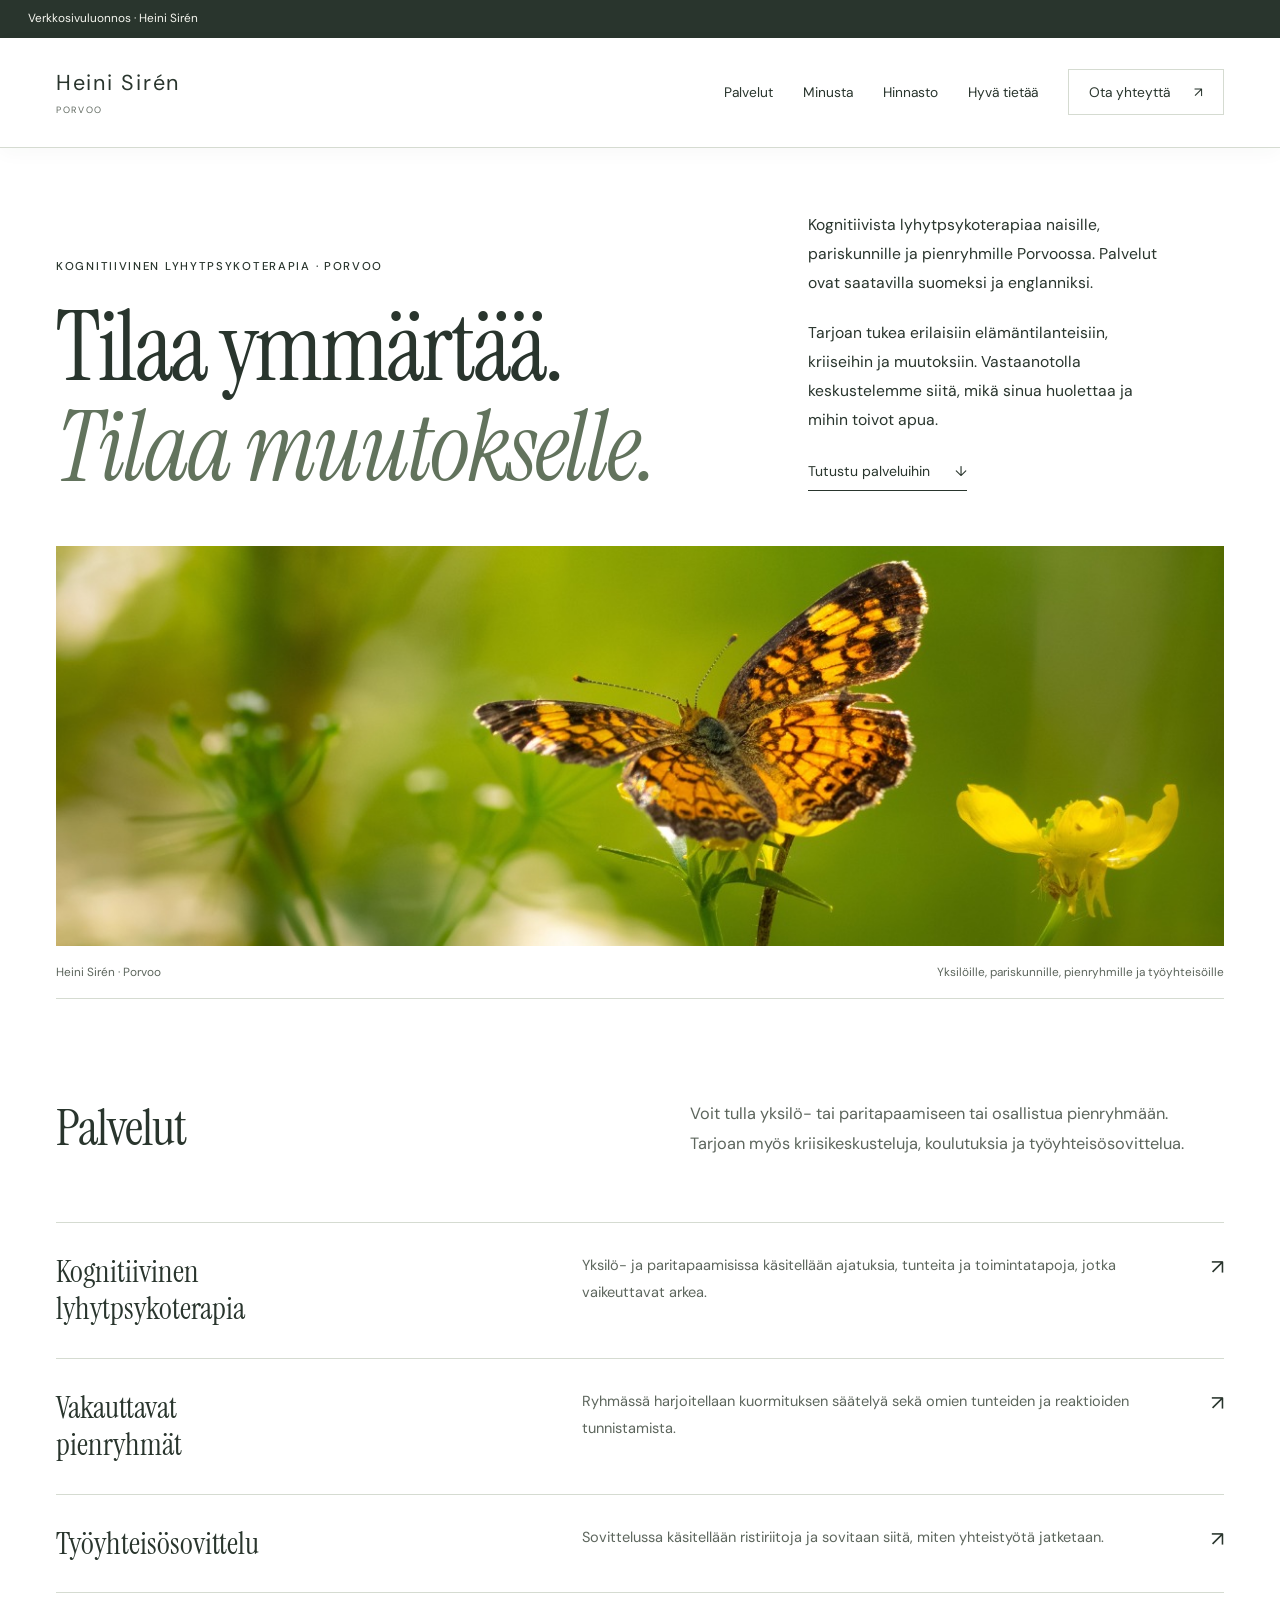
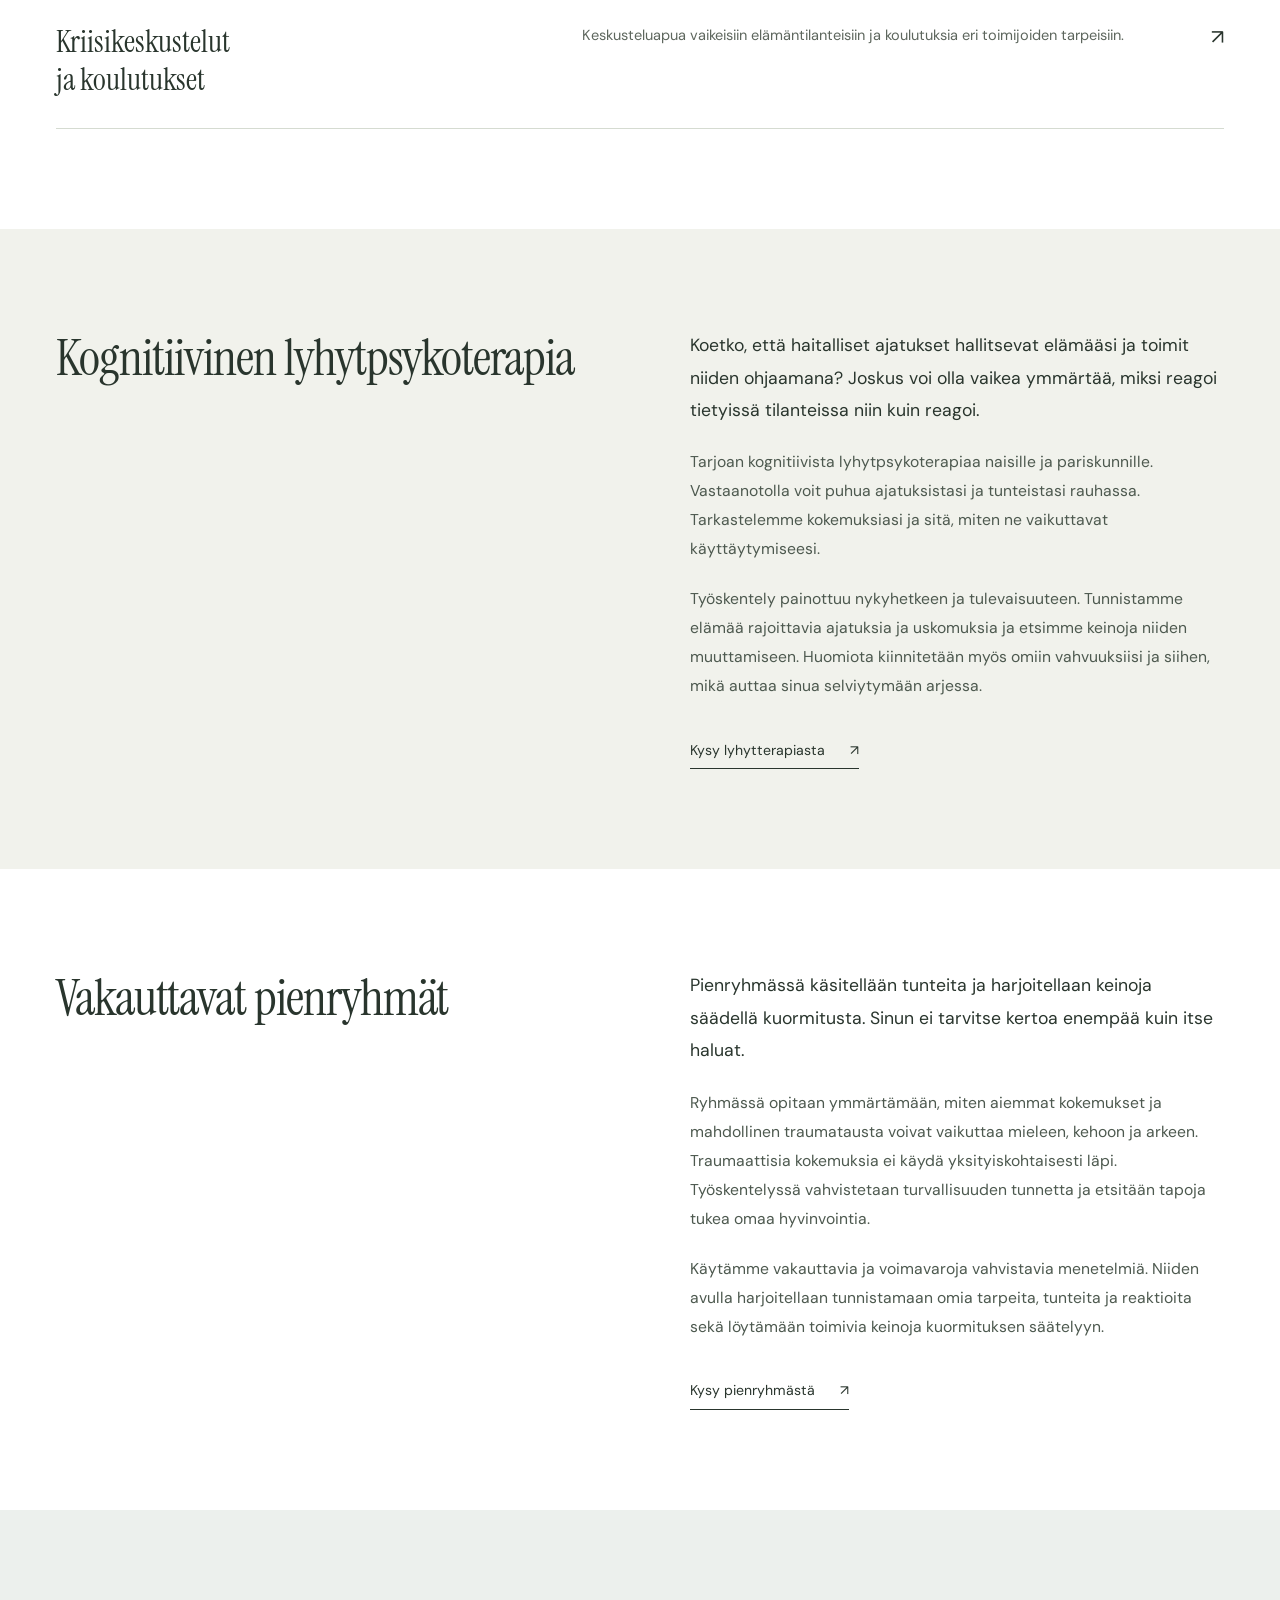
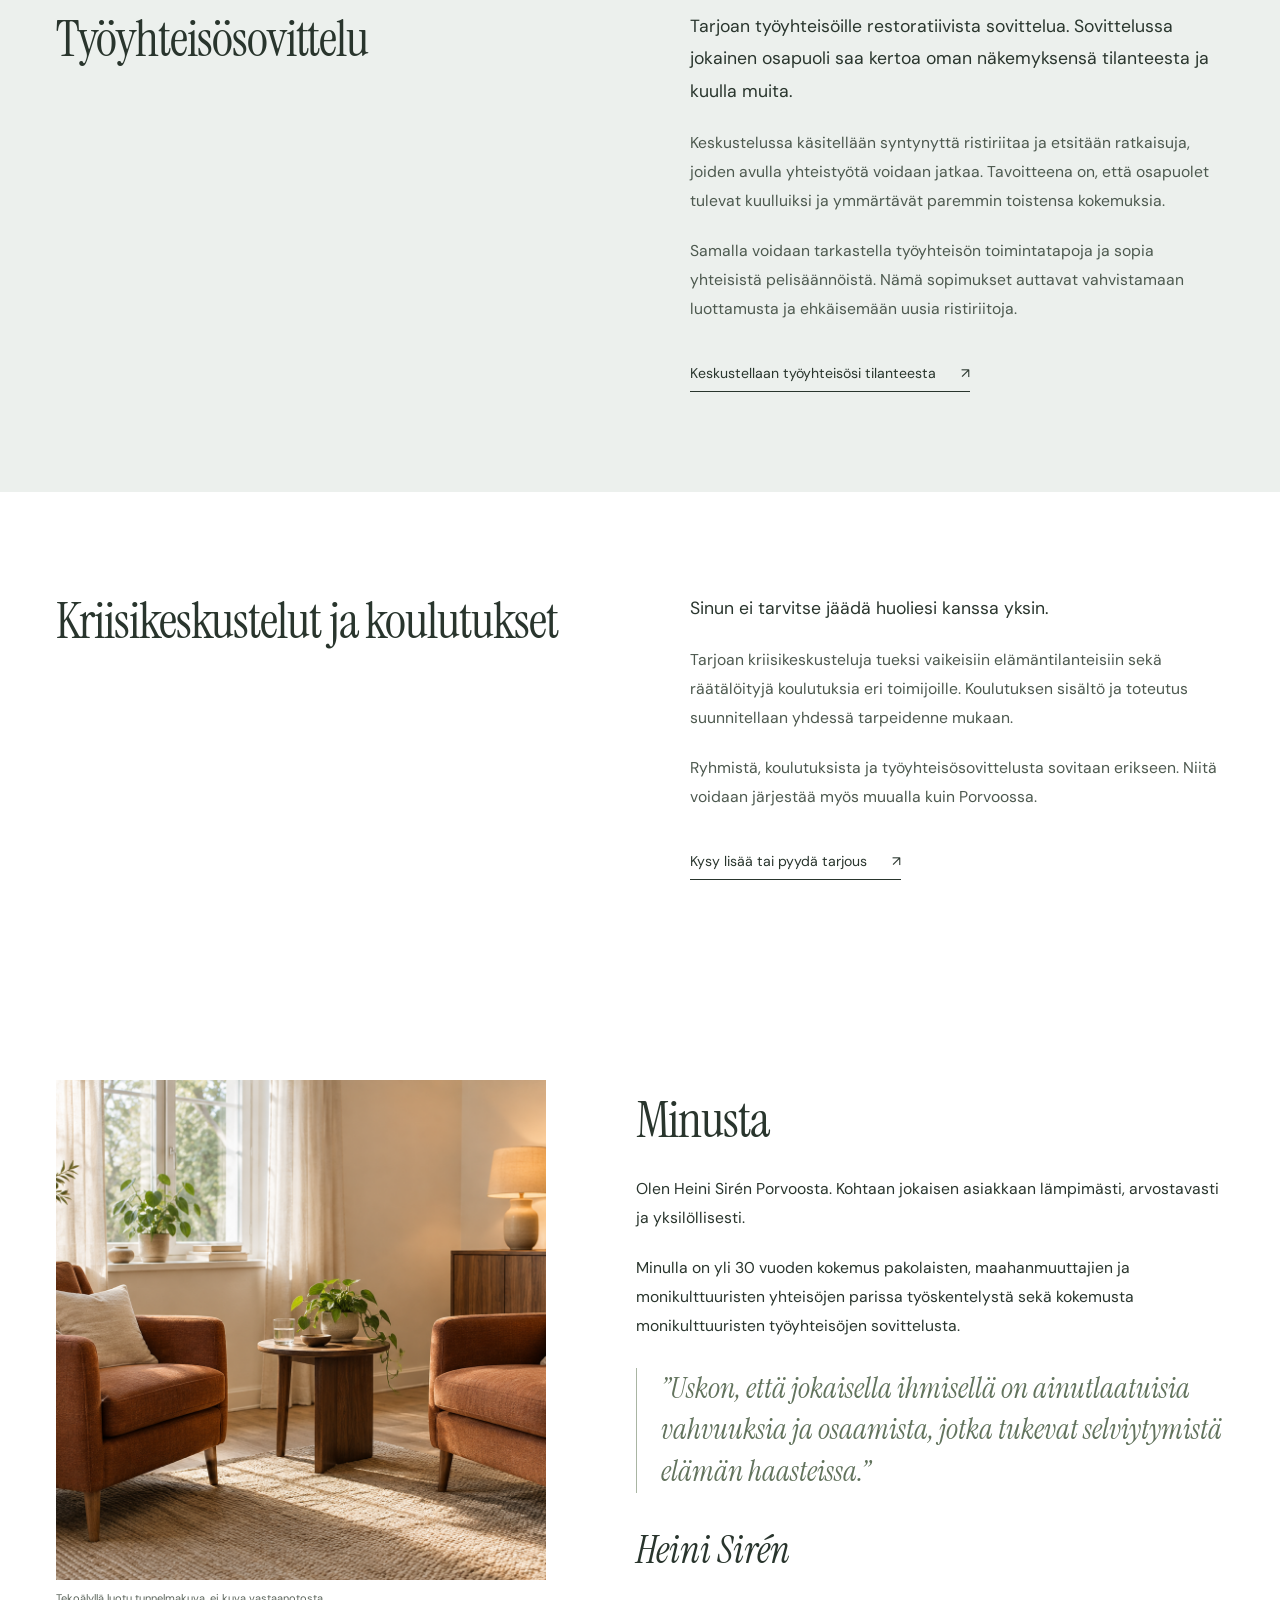
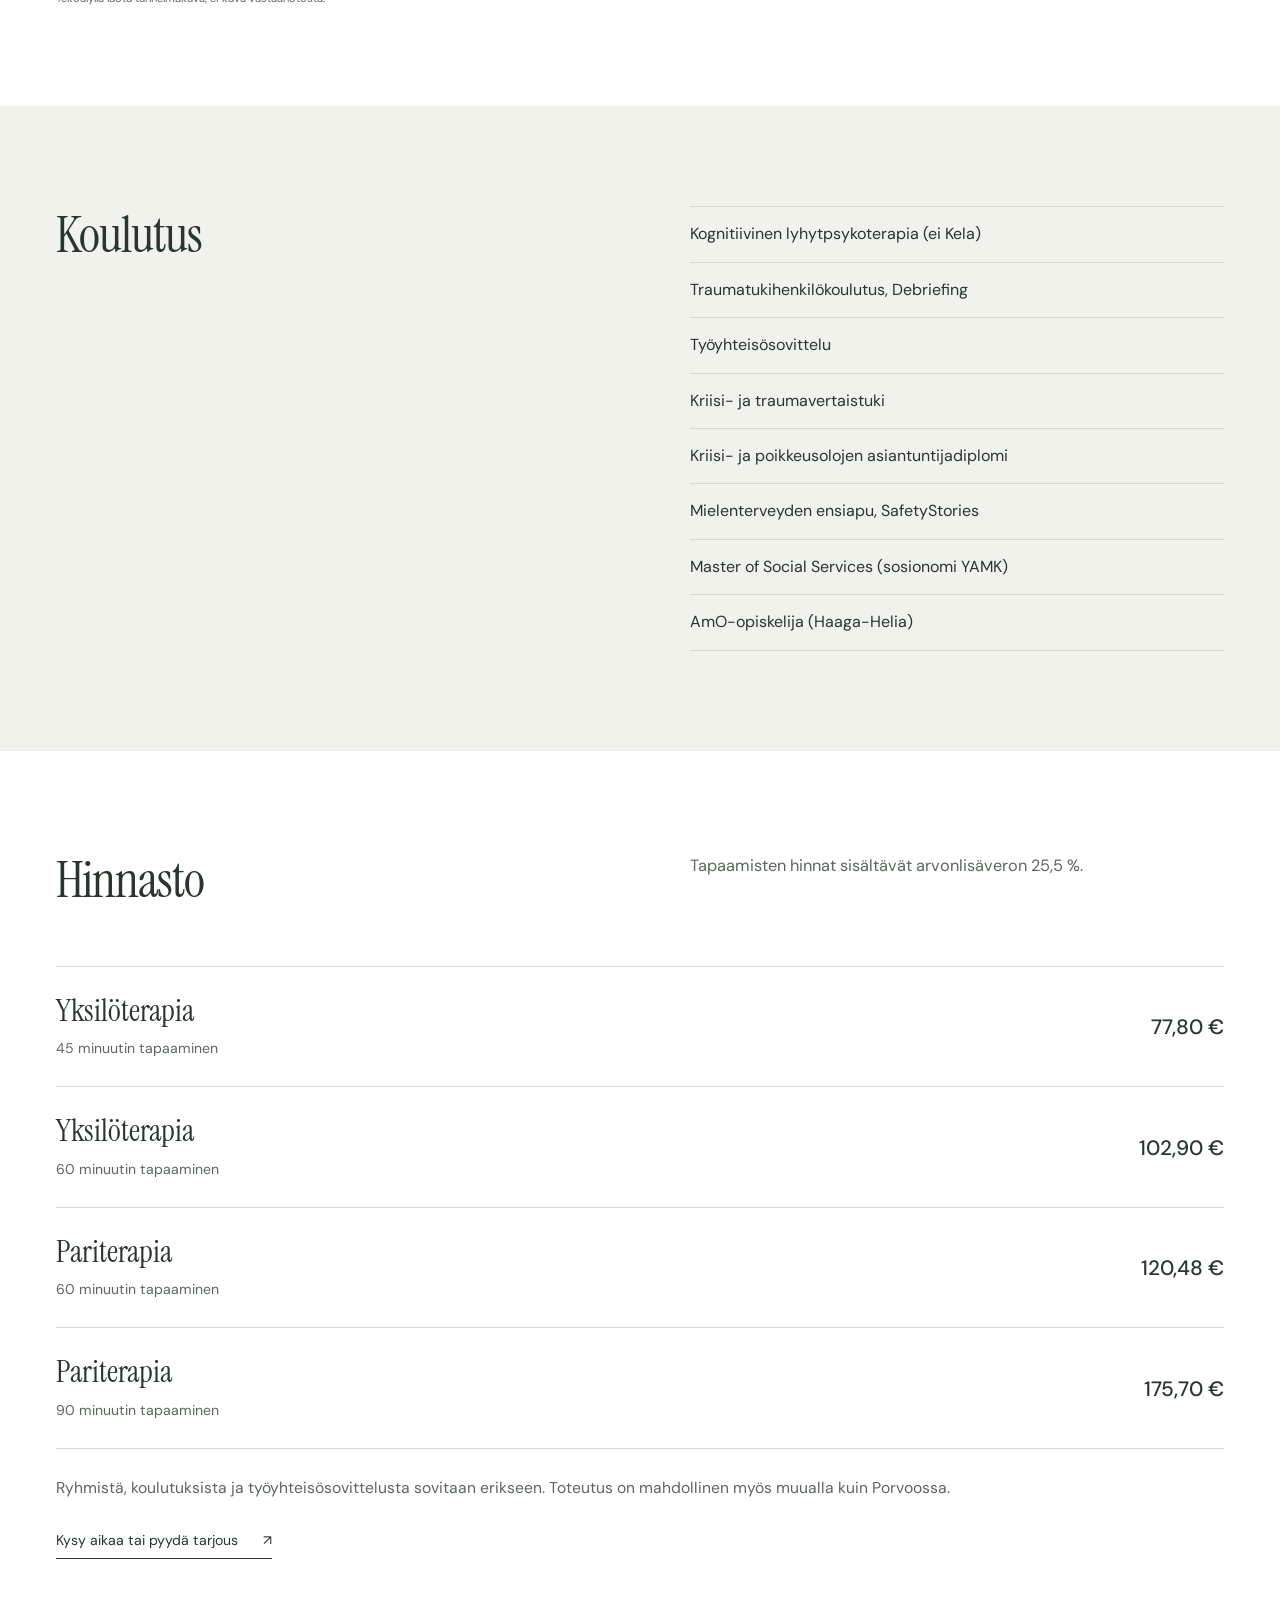
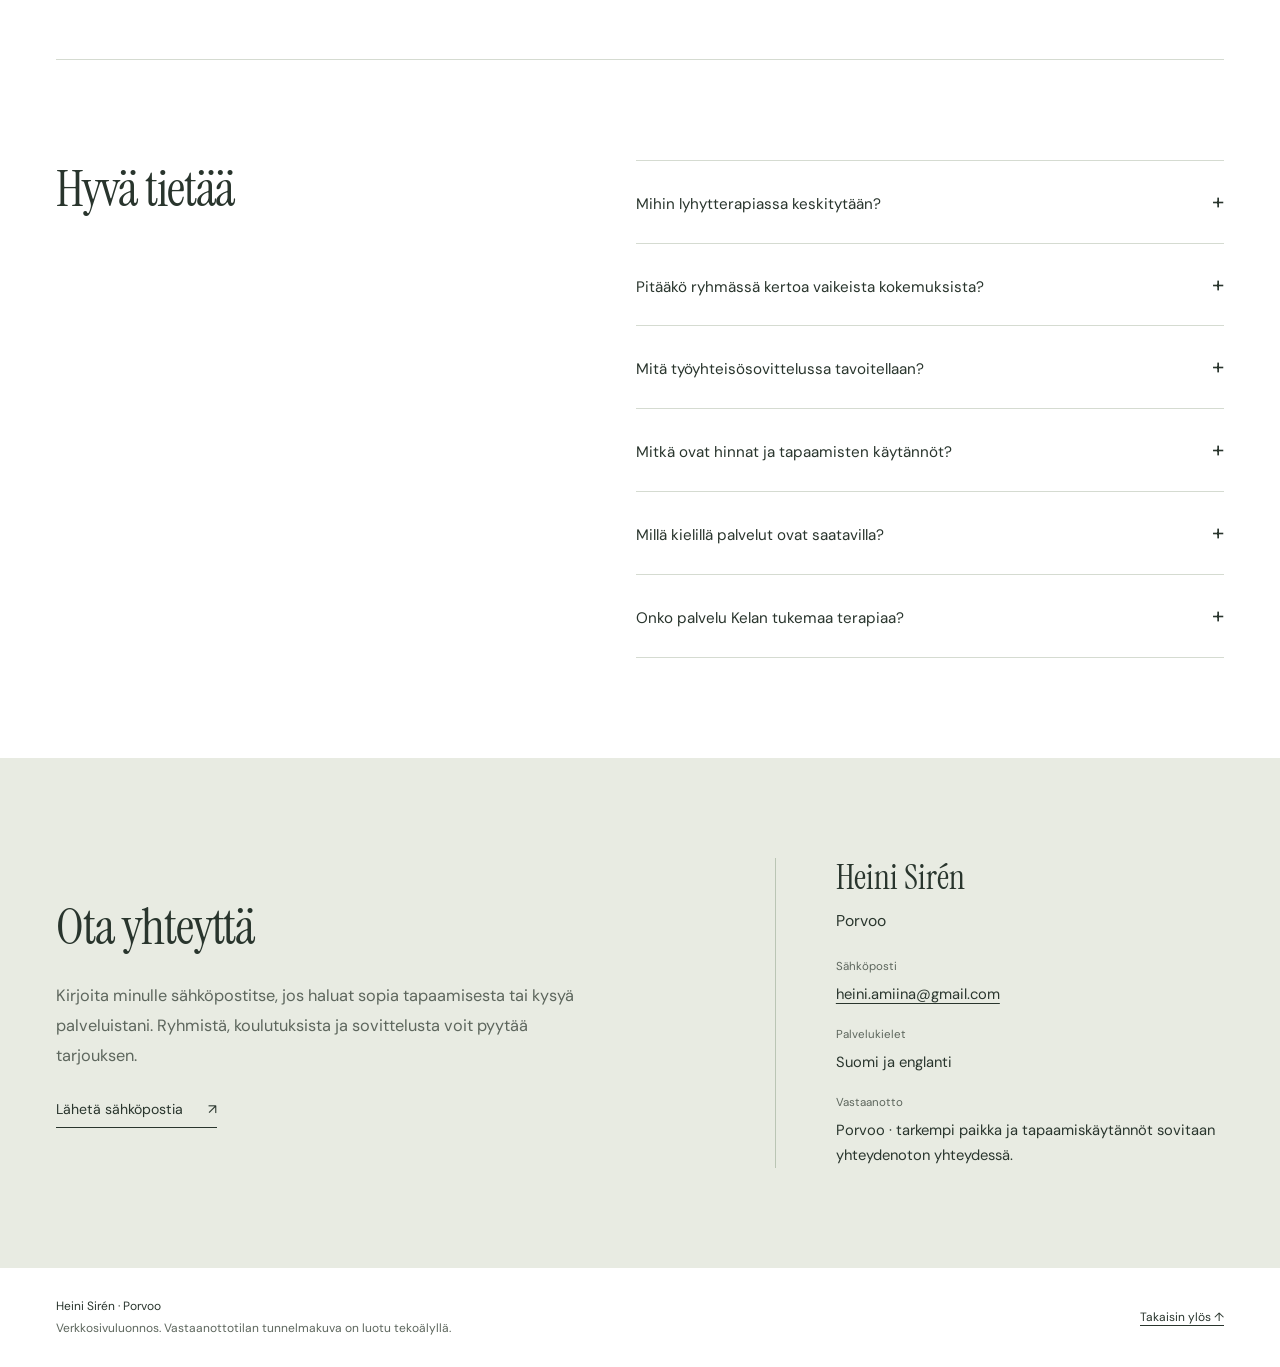
==== index.html @ 2cee3a39 "fiksumpi otsikointi" ====
<!doctype html>
<html lang="fi">
<head>
  <meta charset="utf-8">
  <meta name="viewport" content="width=device-width, initial-scale=1">
  <meta name="robots" content="noindex, nofollow">
  <meta name="theme-color" content="#f8f8f3">
  <meta name="description" content="Heini Sirén, Porvoo. Kognitiivista lyhytpsykoterapiaa naisille, pariskunnille ja pienryhmille. Kriisikeskustelut, koulutukset ja työyhteisösovittelu suomeksi ja englanniksi. Verkkosivuluonnos.">
  <title>Heini Sirén — Tilaa ymmärtää, tilaa muutokselle</title>
  <link rel="stylesheet" href="tyyli.css">
  <script src="heini.js" defer></script>
</head>
<body>
  <a class="skip" href="#sisalto">Siirry sisältöön</a>
  <aside class="draft-bar" aria-label="Luonnoksen tiedot">
    <span>Verkkosivuluonnos · Heini Sirén</span>
  </aside>
  <header class="site-header wrap">
    <a class="brand" href="index.html" aria-label="Heini Sirén, etusivu">Heini Sirén<small>PORVOO</small></a>
    <button class="menu-toggle" aria-expanded="false" aria-controls="paavalikko" hidden>Valikko</button>
    <nav id="paavalikko" aria-label="Päävalikko">
      <a href="#palvelut">Palvelut</a>
      <a href="#tyoskentely">Minusta</a>
      <a href="#hinnasto">Hinnasto</a>
      <a href="#kysymykset">Hyvä tietää</a>
      <a class="button outline" href="#yhteys">Ota yhteyttä <span aria-hidden="true">↗</span></a>
    </nav>
  </header>
  <main id="sisalto">
    <section class="hero wrap" aria-labelledby="paaotsikko">
      <div class="hero-heading">
        <div>
          <p class="eyebrow">Kognitiivinen lyhytpsykoterapia · Porvoo</p>
          <h1 id="paaotsikko">Tilaa ymmärtää.<br><em>Tilaa muutokselle.</em></h1>
        </div>
        <div class="hero-intro">
          <p>Kognitiivista lyhytpsykoterapiaa naisille, pariskunnille ja pienryhmille Porvoossa. Palvelut ovat saatavilla suomeksi ja englanniksi.</p>
          <p>Tarjoan tukea erilaisiin elämäntilanteisiin, kriiseihin ja muutoksiin. Vastaanotolla keskustelemme siitä, mikä sinua huolettaa ja mihin toivot apua.</p>
          <a class="text-link" href="#palvelut">Tutustu palveluihin <span aria-hidden="true">↓</span></a>
        </div>
      </div>
      <figure class="landscape">
        <img src="perhonen.jpg" alt="Oranssin ja ruskean kirjava perhonen vihreän kasvillisuuden ja keltaisten kukkien keskellä" width="1200" height="1600" fetchpriority="high">
      </figure>
      <div class="hero-caption"><span>Heini Sirén · Porvoo</span><span>Yksilöille, pariskunnille, pienryhmille ja työyhteisöille</span></div>
    </section>

    <section class="section wrap" id="palvelut" aria-labelledby="palvelut-otsikko">
      <div class="section-heading">
        <h2 id="palvelut-otsikko">Palvelut</h2>
        <p class="lead">Voit tulla yksilö- tai paritapaamiseen tai osallistua pienryhmään. Tarjoan myös kriisikeskusteluja, koulutuksia ja työyhteisösovittelua.</p>
      </div>
      <div class="service-list">
        <a class="service-row" href="#lyhytterapia"><h3>Kognitiivinen<br>lyhytpsykoterapia</h3><p>Yksilö- ja paritapaamisissa käsitellään ajatuksia, tunteita ja toimintatapoja, jotka vaikeuttavat arkea.</p><span class="row-arrow" aria-hidden="true">↗</span></a>
        <a class="service-row" href="#pienryhma"><h3>Vakauttavat<br>pienryhmät</h3><p>Ryhmässä harjoitellaan kuormituksen säätelyä sekä omien tunteiden ja reaktioiden tunnistamista.</p><span class="row-arrow" aria-hidden="true">↗</span></a>
        <a class="service-row" href="#sovittelu"><h3>Työyhteisö&shy;sovittelu</h3><p>Sovittelussa käsitellään ristiriitoja ja sovitaan siitä, miten yhteistyötä jatketaan.</p><span class="row-arrow" aria-hidden="true">↗</span></a>
        <a class="service-row" href="#kriisit-koulutukset"><h3>Kriisikeskustelut<br>ja koulutukset</h3><p>Keskusteluapua vaikeisiin elämäntilanteisiin ja koulutuksia eri toimijoiden tarpeisiin.</p><span class="row-arrow" aria-hidden="true">↗</span></a>
      </div>
    </section>

    <section class="section soft" id="lyhytterapia" aria-labelledby="terapia-otsikko">
      <div class="wrap detail-grid">
        <div class="detail-heading"><h2 id="terapia-otsikko">Kognitiivinen lyhyt&shy;psykoterapia</h2></div>
        <div class="prose">
          <p class="intro-text">Koetko, että haitalliset ajatukset hallitsevat elämääsi ja toimit niiden ohjaamana? Joskus voi olla vaikea ymmärtää, miksi reagoi tietyissä tilanteissa niin kuin reagoi.</p>
          <p>Tarjoan kognitiivista lyhytpsykoterapiaa naisille ja pariskunnille. Vastaanotolla voit puhua ajatuksistasi ja tunteistasi rauhassa. Tarkastelemme kokemuksiasi ja sitä, miten ne vaikuttavat käyttäytymiseesi.</p>
          <p>Työskentely painottuu nykyhetkeen ja tulevaisuuteen. Tunnistamme elämää rajoittavia ajatuksia ja uskomuksia ja etsimme keinoja niiden muuttamiseen. Huomiota kiinnitetään myös omiin vahvuuksiisi ja siihen, mikä auttaa sinua selviytymään arjessa.</p>
          <a class="text-link" href="#yhteys">Kysy lyhytterapiasta <span aria-hidden="true">↗</span></a>
        </div>
      </div>
    </section>

    <section class="section wrap" id="pienryhma" aria-labelledby="ryhma-otsikko">
      <div class="detail-grid">
        <div class="detail-heading"><h2 id="ryhma-otsikko">Vakauttavat pienryhmät</h2></div>
        <div class="prose">
          <p class="intro-text">Pienryhmässä käsitellään tunteita ja harjoitellaan keinoja säädellä kuormitusta. Sinun ei tarvitse kertoa enempää kuin itse haluat.</p>
          <p>Ryhmässä opitaan ymmärtämään, miten aiemmat kokemukset ja mahdollinen traumatausta voivat vaikuttaa mieleen, kehoon ja arkeen. Traumaattisia kokemuksia ei käydä yksityiskohtaisesti läpi. Työskentelyssä vahvistetaan turvallisuuden tunnetta ja etsitään tapoja tukea omaa hyvinvointia.</p>
          <p>Käytämme vakauttavia ja voimavaroja vahvistavia menetelmiä. Niiden avulla harjoitellaan tunnistamaan omia tarpeita, tunteita ja reaktioita sekä löytämään toimivia keinoja kuormituksen säätelyyn.</p>
          <a class="text-link" href="#yhteys">Kysy pienryhmästä <span aria-hidden="true">↗</span></a>
        </div>
      </div>
    </section>

    <section class="section muted-surface" id="sovittelu" aria-labelledby="sovittelu-otsikko">
      <div class="wrap detail-grid">
        <div class="detail-heading"><h2 id="sovittelu-otsikko">Työyhteisö&shy;sovittelu</h2></div>
        <div class="prose">
          <p class="intro-text">Tarjoan työyhteisöille restoratiivista sovittelua. Sovittelussa jokainen osapuoli saa kertoa oman näkemyksensä tilanteesta ja kuulla muita.</p>
          <p>Keskustelussa käsitellään syntynyttä ristiriitaa ja etsitään ratkaisuja, joiden avulla yhteistyötä voidaan jatkaa. Tavoitteena on, että osapuolet tulevat kuulluiksi ja ymmärtävät paremmin toistensa kokemuksia.</p>
          <p>Samalla voidaan tarkastella työyhteisön toimintatapoja ja sopia yhteisistä pelisäännöistä. Nämä sopimukset auttavat vahvistamaan luottamusta ja ehkäisemään uusia ristiriitoja.</p>
          <a class="text-link" href="#yhteys">Keskustellaan työyhteisösi tilanteesta <span aria-hidden="true">↗</span></a>
        </div>
      </div>
    </section>

    <section class="section wrap" id="kriisit-koulutukset" aria-labelledby="kriisit-otsikko">
      <div class="detail-grid">
        <div class="detail-heading"><h2 id="kriisit-otsikko">Kriisikeskustelut ja koulutukset</h2></div>
        <div class="prose"><p class="intro-text">Sinun ei tarvitse jäädä huoliesi kanssa yksin.</p><p>Tarjoan kriisikeskusteluja tueksi vaikeisiin elämäntilanteisiin sekä räätälöityjä koulutuksia eri toimijoille. Koulutuksen sisältö ja toteutus suunnitellaan yhdessä tarpeidenne mukaan.</p><p>Ryhmistä, koulutuksista ja työyhteisösovittelusta sovitaan erikseen. Niitä voidaan järjestää myös muualla kuin Porvoossa.</p><a class="text-link" href="#yhteys">Kysy lisää tai pyydä tarjous <span aria-hidden="true">↗</span></a></div>
      </div>
    </section>

    <section class="section wrap" id="tyoskentely" aria-labelledby="tyoskentely-otsikko">
      <div class="about-grid">
        <figure class="room-image"><img src="therapy-room.png" alt="Kaksi nojatuolia valoisassa huoneessa, tunnelmakuva" width="1536" height="1024" loading="lazy"><figcaption>Tekoälyllä luotu tunnelmakuva, ei kuva vastaanotosta.</figcaption></figure>
        <div><h2 id="tyoskentely-otsikko">Minusta</h2><p>Olen Heini Sirén Porvoosta. Kohtaan jokaisen asiakkaan lämpimästi, arvostavasti ja yksilöllisesti.</p><p>Minulla on yli 30 vuoden kokemus pakolaisten, maahanmuuttajien ja monikulttuuristen yhteisöjen parissa työskentelystä sekä kokemusta monikulttuuristen työyhteisöjen sovittelusta.</p><blockquote class="personal-motto">”Uskon, että jokaisella ihmisellä on ainutlaatuisia vahvuuksia ja osaamista, jotka tukevat selviytymistä elämän haasteissa.”</blockquote><p class="signature">Heini Sirén</p></div>
      </div>
    </section>

    <section class="section soft" aria-labelledby="koulutus-otsikko">
      <div class="wrap detail-grid">
        <div><h2 id="koulutus-otsikko">Koulutus</h2></div>
        <div><ul class="education-list"><li>Kognitiivinen lyhytpsykoterapia (ei Kela)</li><li>Traumatukihenkilökoulutus, Debriefing</li><li>Työyhteisösovittelu</li><li>Kriisi- ja traumavertaistuki</li><li>Kriisi- ja poikkeusolojen asiantuntijadiplomi</li><li>Mielenterveyden ensiapu, SafetyStories</li><li>Master of Social Services (sosionomi YAMK)</li><li>AmO-opiskelija (Haaga-Helia)</li></ul></div>
      </div>
    </section>

    <section class="section wrap" id="hinnasto" aria-labelledby="hinnasto-otsikko">
      <div class="section-heading"><h2 id="hinnasto-otsikko">Hinnasto</h2><p class="lead">Tapaamisten hinnat sisältävät arvonlisäveron 25,5 %.</p></div>
      <div class="price-list">
        <div class="price-row"><div><h3>Yksilöterapia</h3><p>45 minuutin tapaaminen</p></div><strong>77,80 €</strong></div>
        <div class="price-row"><div><h3>Yksilöterapia</h3><p>60 minuutin tapaaminen</p></div><strong>102,90 €</strong></div>
        <div class="price-row"><div><h3>Pariterapia</h3><p>60 minuutin tapaaminen</p></div><strong>120,48 €</strong></div>
        <div class="price-row"><div><h3>Pariterapia</h3><p>90 minuutin tapaaminen</p></div><strong>175,70 €</strong></div>
        <p class="price-note">Ryhmistä, koulutuksista ja työyhteisösovittelusta sovitaan erikseen. Toteutus on mahdollinen myös muualla kuin Porvoossa.</p>
        <a class="text-link" href="#yhteys">Kysy aikaa tai pyydä tarjous <span aria-hidden="true">↗</span></a>
      </div>
    </section>

    <section class="section wrap faq-section" id="kysymykset" aria-labelledby="kysymykset-otsikko">
      <div><h2 id="kysymykset-otsikko">Hyvä tietää</h2></div>
      <div class="faq-list">
        <details><summary>Mihin lyhytterapiassa keskitytään?</summary><p>Työskentelyssä tarkastellaan omia ajatuksia, tunteita ja toimintatapoja. Tavoitteena on tunnistaa elämää rajoittavia uskomuksia, vahvistaa voimavaroja ja suunnata tulevaan.</p></details>
        <details><summary>Pitääkö ryhmässä kertoa vaikeista kokemuksista?</summary><p>Ryhmässä ei tarvitse kertoa enempää kuin itse haluaa. Traumaattisia kokemuksia ei käydä yksityiskohtaisesti läpi. Työskentely keskittyy turvallisuuden tunteen ja voimavarojen vahvistamiseen sekä kuormituksen säätelyyn.</p></details>
        <details><summary>Mitä työyhteisösovittelussa tavoitellaan?</summary><p>Tavoitteena on kuulluksi tuleminen, ymmärryksen lisääntyminen ja yhteistyön rakentaminen. Samalla voidaan sopia yhteisistä pelisäännöistä ja tunnistaa toimintatapoja, jotka auttavat ehkäisemään uusia ristiriitoja.</p></details>
        <details><summary>Mitkä ovat hinnat ja tapaamisten käytännöt?</summary><p>Yksilötapaaminen kestää 45 tai 60 minuuttia, paritapaaminen 60 tai 90 minuuttia. <a href="#hinnasto">Katso hinnasto</a>. Tapaamisajat, ryhmien ajankohdat ja vastaanoton käytännöt sovitaan yhteydenoton yhteydessä.</p></details>
        <details><summary>Millä kielillä palvelut ovat saatavilla?</summary><p>Palvelut ovat saatavilla suomeksi ja englanniksi. Vastaanotto on Porvoossa. Ryhmiä, koulutuksia ja työyhteisösovittelua voidaan järjestää myös muualla.</p></details>
        <details><summary>Onko palvelu Kelan tukemaa terapiaa?</summary><p>Kognitiivinen lyhytpsykoterapia ei kuulu Kelan tukemaan terapiaan.</p></details>
      </div>
    </section>

    <section class="contact section" id="yhteys" aria-labelledby="yhteys-otsikko">
      <div class="wrap contact-grid">
        <div><h2 id="yhteys-otsikko">Ota yhteyttä</h2><p class="lead">Kirjoita minulle sähköpostitse, jos haluat sopia tapaamisesta tai kysyä palveluistani. Ryhmistä, koulutuksista ja sovittelusta voit pyytää tarjouksen.</p><a class="text-link" href="mailto:heini.amiina@gmail.com">Lähetä sähköpostia <span aria-hidden="true">↗</span></a></div>
        <div class="contact-details"><h3>Heini Sirén</h3><p>Porvoo</p><dl><dt>Sähköposti</dt><dd><a href="mailto:heini.amiina@gmail.com">heini.amiina@gmail.com</a></dd><dt>Palvelukielet</dt><dd>Suomi ja englanti</dd><dt>Vastaanotto</dt><dd>Porvoo · tarkempi paikka ja tapaamiskäytännöt sovitaan yhteydenoton yhteydessä.</dd></dl></div>
      </div>
    </section>
  </main>
  <footer class="site-footer wrap"><p>Heini Sirén · Porvoo<br><span>Verkkosivuluonnos. Vastaanottotilan tunnelmakuva on luotu tekoälyllä.</span></p><a href="#sisalto">Takaisin ylös <span aria-hidden="true">↑</span></a></footer>
</body>
</html>
---- tyyli.css ----
@import url('fonts.css');

:root { --ink:#29352d; --muted:#5d665d; --line:#d5dbd1; --paper:#fff; --serif:'Instrument Serif',Georgia,serif; font-family:'DM Sans',Arial,sans-serif; color:var(--ink); background:var(--paper); font-synthesis:none; }
* { box-sizing:border-box; }
html { scroll-behavior:smooth; scroll-padding-top:calc(var(--header-height, 110px) + 24px); }
body { margin:0; }
a { color:inherit; text-decoration:none; }
button { font:inherit; cursor:pointer; }
a,button,summary { -webkit-tap-highlight-color:transparent; touch-action:manipulation; }
a:focus-visible,button:focus-visible,summary:focus-visible { outline:2px solid #43634a; outline-offset:6px; }
img { display:block; width:100%; object-fit:cover; }
figure { margin:0; }
p { font-size:.98rem; line-height:1.85; margin:0 0 1.3rem; }
h1,h2,h3 { font-family:var(--serif); font-weight:400; margin:0; text-wrap:balance; }
h1 { font-size:clamp(3.5rem,7.5vw,7rem); line-height:1.04; letter-spacing:-.025em; }
h2 { font-size:clamp(2.6rem,4vw,3.8rem); line-height:1.12; letter-spacing:-.02em; margin-bottom:26px; }
h3 { font-size:1.95rem; line-height:1.2; }
em { font-weight:400; color:#62735d; }
.wrap { width:min(1240px,calc(100% - 112px)); margin-inline:auto; }
.skip { position:absolute; left:16px; top:-100px; padding:14px; background:white; z-index:30; }
.skip:focus { top:12px; }
.draft-bar { background:#29352d; color:#f5f6ef; display:flex; justify-content:space-between; gap:16px; padding:10px 28px; font-size:.74rem; line-height:1.5; }
.site-header { min-height:110px; display:flex; align-items:center; justify-content:space-between; gap:30px; border-bottom:1px solid var(--line); }
.site-header.wrap { position:sticky; top:0; z-index:20; width:100%; padding-inline:max(56px, calc((100% - 1240px) / 2)); background:var(--paper); box-shadow:0 5px 18px #29352d08; }
.brand { font-size:1.35rem; letter-spacing:.08em; white-space:nowrap; }
.brand small { display:block; font-size:.57rem; letter-spacing:.18em; margin-top:7px; color:var(--muted); }
.site-header nav { display:flex; align-items:center; gap:30px; font-size:.86rem; }
.site-header nav>a:not(.button):hover { text-decoration:underline; text-underline-offset:6px; }
.button { display:inline-flex; justify-content:center; align-items:center; gap:24px; padding:13px 20px; border:1px solid var(--line); min-height:46px; }
.button:hover { background:#f0f2ec; }
.menu-toggle { display:none; border:1px solid var(--line); padding:11px 14px; background:white; color:var(--ink); }
.menu-toggle[hidden] { display:none; }
.eyebrow { font-family:'DM Sans',Arial,sans-serif; font-size:.71rem; font-weight:500; text-transform:uppercase; letter-spacing:.15em; line-height:1.7; margin-bottom:22px; }
.hero { padding-top:62px; }
.hero-heading { display:grid; grid-template-columns:1.65fr 1fr; align-items:end; gap:65px; margin-bottom:48px; }
.hero-intro { max-width:350px; padding-bottom:7px; }
.text-link { display:inline-flex; align-items:center; gap:25px; padding:7px 0; border-bottom:1px solid var(--ink); font-size:.88rem; line-height:1.5; }
.text-link:hover { color:#62735d; }
.landscape { position:relative; }
.landscape img { height:400px; object-position:50% 60%; }
.hero-caption { display:flex; justify-content:space-between; gap:20px; padding:18px 0; color:var(--muted); font-size:.74rem; border-bottom:1px solid var(--line); }
.section { padding-block:100px; }
.section-heading { display:grid; grid-template-columns:1fr 1fr; gap:100px; align-items:start; }
.lead { max-width:520px; color:var(--muted); font-size:1.02rem; }
.service-list { margin:40px 0 0; }
.service-row { display:grid; grid-template-columns:1.1fr 1.3fr 24px; gap:24px; padding:30px 0; border-top:1px solid var(--line); }
.service-row:last-child { border-bottom:1px solid var(--line); }
.service-row p { color:var(--muted); font-size:.91rem; margin:0; }
.row-arrow { justify-self:end; font-size:1.3rem; }
.service-row:hover h3 { color:#62735d; }
.soft { background:#f1f2ec; }
.muted-surface { background:#ecf0ed; }
.detail-grid { display:grid; grid-template-columns:1fr 1fr; gap:100px; }
.detail-heading h2 { max-width:580px; }
.prose { max-width:580px; }
.prose p { color:#4d594f; }
.prose .intro-text { font-size:1.1rem; color:var(--ink); }
.prose .text-link { margin-top:12px; }
.about-grid { display:grid; grid-template-columns:1fr 1.2fr; align-items:center; gap:90px; }
.room-image img { height:500px; }
.room-image figcaption { font-size:.69rem; line-height:1.5; color:var(--muted); margin-top:10px; }
.signature { font:italic 2.4rem var(--serif); margin-top:32px; }
.draft-note { font-size:.78rem; line-height:1.7; color:var(--muted); }
.faq-section { display:grid; grid-template-columns:1fr 1.2fr; gap:90px; border-top:1px solid var(--line); }
.faq-list { border-top:1px solid var(--line); }
details { border-bottom:1px solid var(--line); }
summary { display:flex; align-items:baseline; justify-content:space-between; gap:20px; padding:23px 0; cursor:pointer; list-style:none; font-size:.95rem; line-height:1.6; }
summary::-webkit-details-marker { display:none; }
summary::after { content:'+'; font-size:1.4rem; flex-shrink:0; }
details[open] summary::after { content:'−'; }
details p { font-size:.91rem; color:var(--muted); padding-right:24px; }
.contact { background:#e8ebe2; }
.contact-grid { display:grid; grid-template-columns:1.4fr 1fr; gap:90px; align-items:center; }
.contact-details { border-left:1px solid #bac5b4; padding-left:60px; }
.contact-details h3 { font-size:2.1rem; margin-bottom:8px; }
.contact-details dl { margin:24px 0 0; }
.contact-details dt { font-size:.72rem; color:var(--muted); margin:20px 0 8px; }
.contact-details dd { font-size:.92rem; margin:0; line-height:1.7; overflow-wrap:anywhere; }
.site-footer { display:flex; justify-content:space-between; align-items:center; gap:25px; padding-block:28px; }
.site-footer p,.site-footer a { font-size:.75rem; margin:0; line-height:1.8; }
.site-footer p span { color:var(--muted); }
.site-footer>a { white-space:nowrap; text-decoration:underline; text-underline-offset:4px; }
@media (max-width:1000px) {
  .site-header.wrap { padding-inline:32px; }
  .wrap { width:calc(100% - 64px); }
  .site-header nav { gap:18px; }
  .hero-heading { gap:35px; grid-template-columns:1.5fr 1fr; }
  .section-heading,.detail-grid,.about-grid,.faq-section,.contact-grid { gap:45px; }
  .service-list { margin-left:0; }
}
@media (max-width:760px) {
  html { scroll-padding-top:calc(var(--header-height, 90px) + 20px); }
  .site-header.wrap { padding-inline:20px; }
  .wrap { width:calc(100% - 40px); }
  .site-header { flex-wrap:wrap; padding-block:22px; min-height:90px; gap:20px; }
  .site-header nav { width:100%; flex-wrap:wrap; gap:18px; }
  .js .menu-toggle { display:block; }
  .js .site-header nav { display:none; }
  .js .site-header nav.open { position:absolute; top:100%; left:0; right:0; display:flex; flex-direction:column; align-items:stretch; flex-wrap:nowrap; gap:8px; padding:12px 20px 20px; background:var(--paper); border-bottom:1px solid var(--line); box-shadow:0 10px 18px #29352d12; max-height:calc(100dvh - var(--header-height, 90px)); overflow-y:auto; }
  .js .site-header nav a { padding:12px 0; }
  .hero { padding-top:40px; }
  .hero-heading { grid-template-columns:1fr; gap:26px; margin-bottom:30px; }
  .hero-intro { max-width:520px; }
  .landscape img { height:300px; }
  .section { padding-block:65px; }
  .section-heading,.detail-grid,.about-grid,.faq-section,.contact-grid { grid-template-columns:1fr; gap:25px; }
  .section-heading h2 { margin-bottom:0; }
  .service-row { grid-template-columns:1fr 24px; gap:15px; }
  .service-row p { grid-column:1; }
  .row-arrow { grid-column:2; grid-row:1; }
  .room-image { max-width:520px; }
  .room-image img { height:370px; }
  .contact-details { border-left:0; border-top:1px solid #bac5b4; padding:30px 0 0; }
}
@media (max-width:420px) {
  .draft-bar { padding:9px 16px; font-size:.65rem; gap:18px; }
  .brand { font-size:1.15rem; }
  .hero h1 { font-size:clamp(2.8rem,13vw,3.8rem); }
  h2 { font-size:2.65rem; }
  h3 { font-size:1.8rem; }
  .eyebrow { font-size:.65rem; }
  .hero-caption { font-size:.65rem; align-items:start; }
  .hero-caption span:last-child { text-align:right; max-width:150px; }
  .site-footer { flex-direction:column; align-items:start; gap:15px; }
}
@media (prefers-reduced-motion:reduce) { html { scroll-behavior:auto; } }

/* Esittely, koulutus ja hinnasto */
.personal-motto { margin:28px 0; padding-left:24px; border-left:1px solid #a9b5a3; font:italic 1.8rem/1.45 var(--serif); color:#62735d; }
.education-list { list-style:none; padding:0; margin:0; }
.education-list li { padding:14px 0; border-bottom:1px solid var(--line); line-height:1.65; }
.education-list li:first-child { border-top:1px solid var(--line); }
.price-list { margin:32px 0 0; }
.price-row { display:flex; justify-content:space-between; align-items:center; gap:24px; padding:25px 0; border-top:1px solid var(--line); }
.price-row p { margin:6px 0 0; color:var(--muted); font-size:.88rem; }
.price-row strong { font-size:1.3rem; font-weight:500; white-space:nowrap; }
.price-note { border-top:1px solid var(--line); padding-top:24px; color:var(--muted); }
.faq-list p a,.contact-details dd a { text-decoration:underline; text-underline-offset:4px; }
@media (max-width:1000px) { .price-list { margin-left:0; } .site-header nav { gap:14px; } }
@media (max-width:760px) { .price-row { gap:16px; } .price-row h3 { font-size:1.8rem; } .price-row strong { font-size:1.15rem; } }
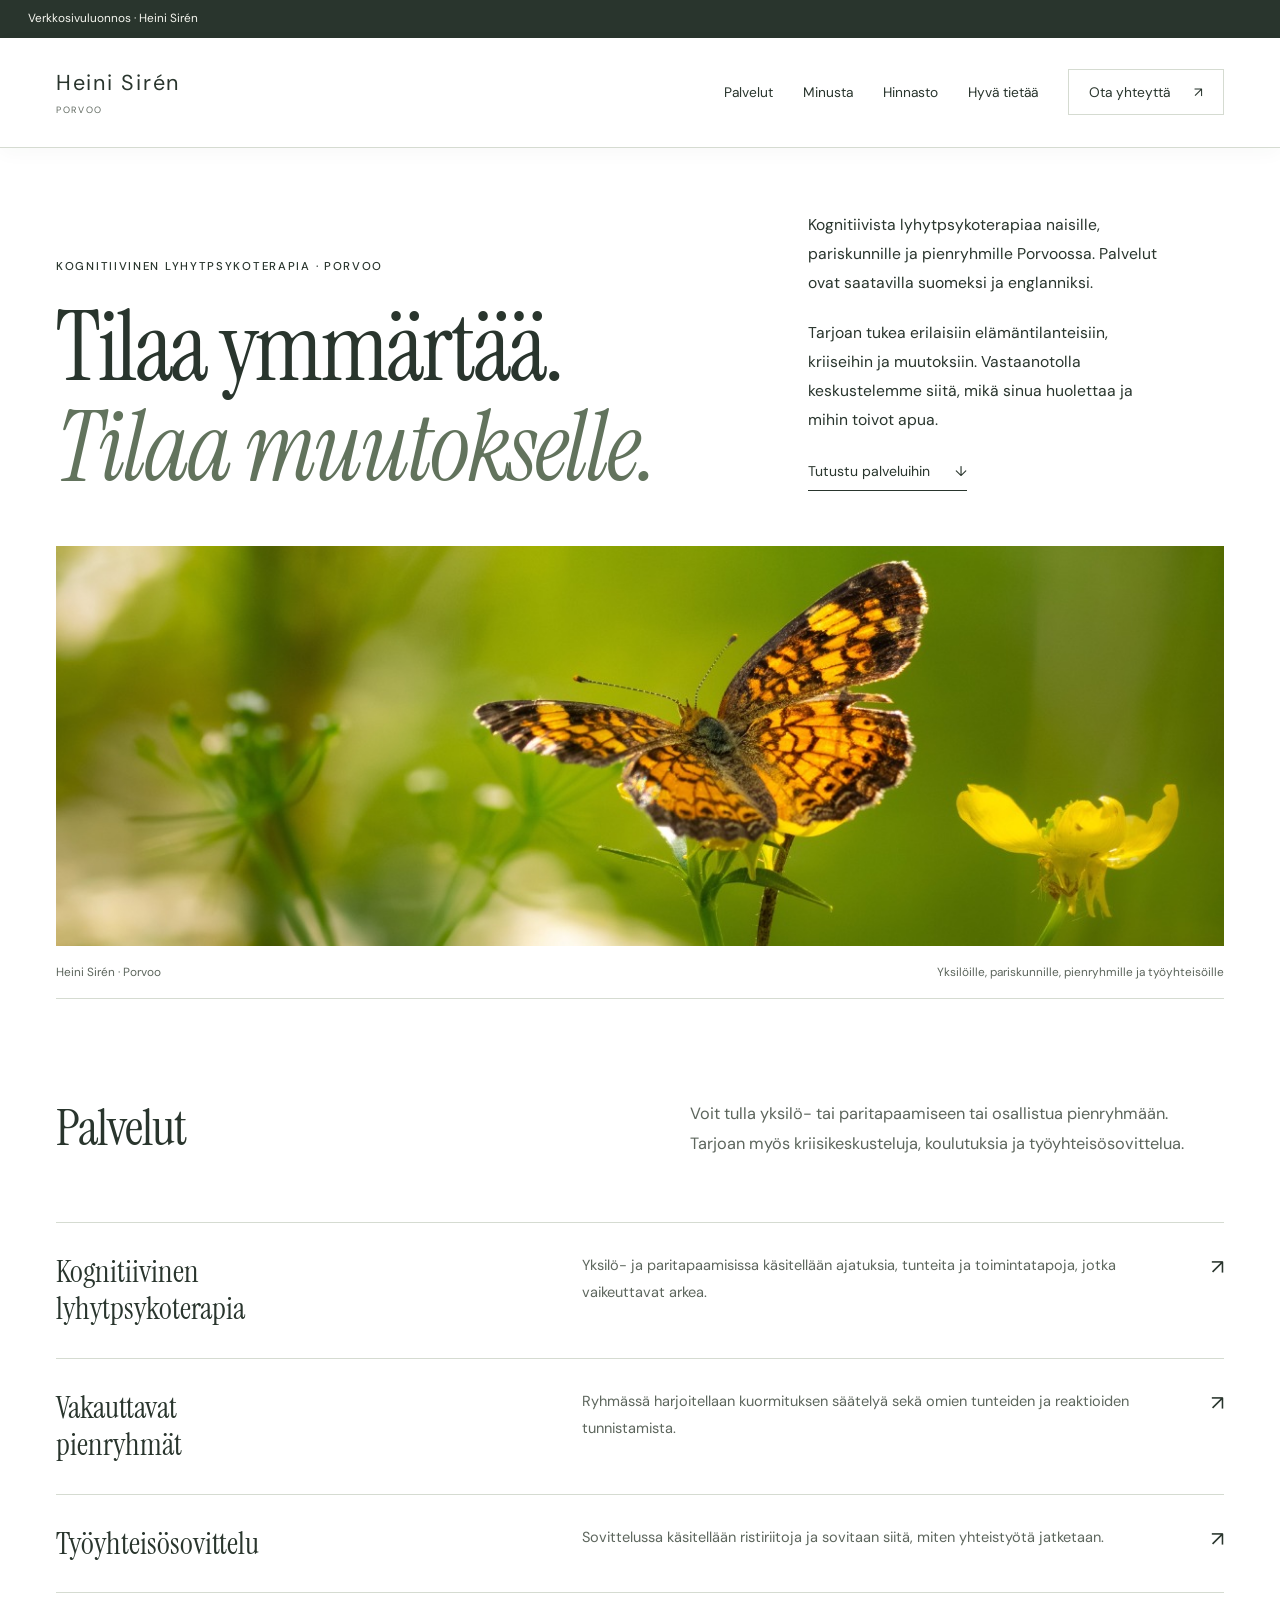
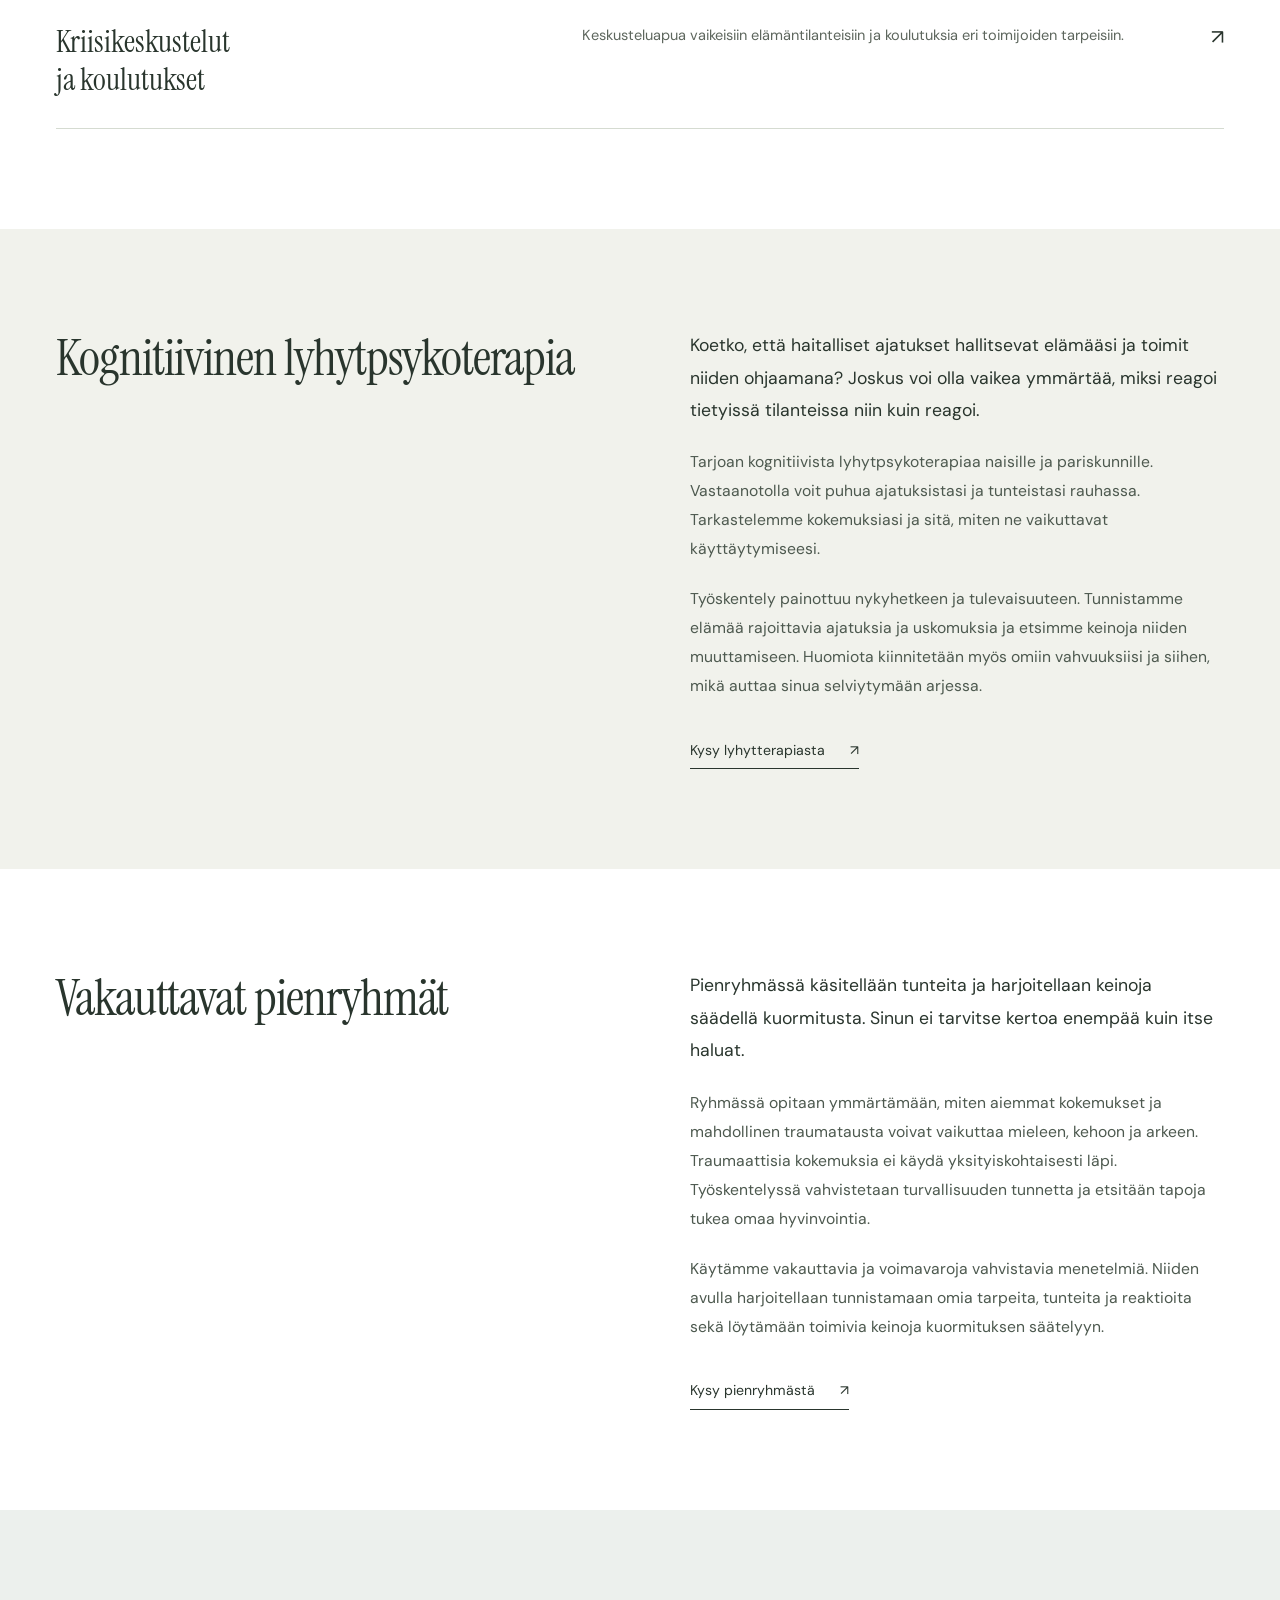
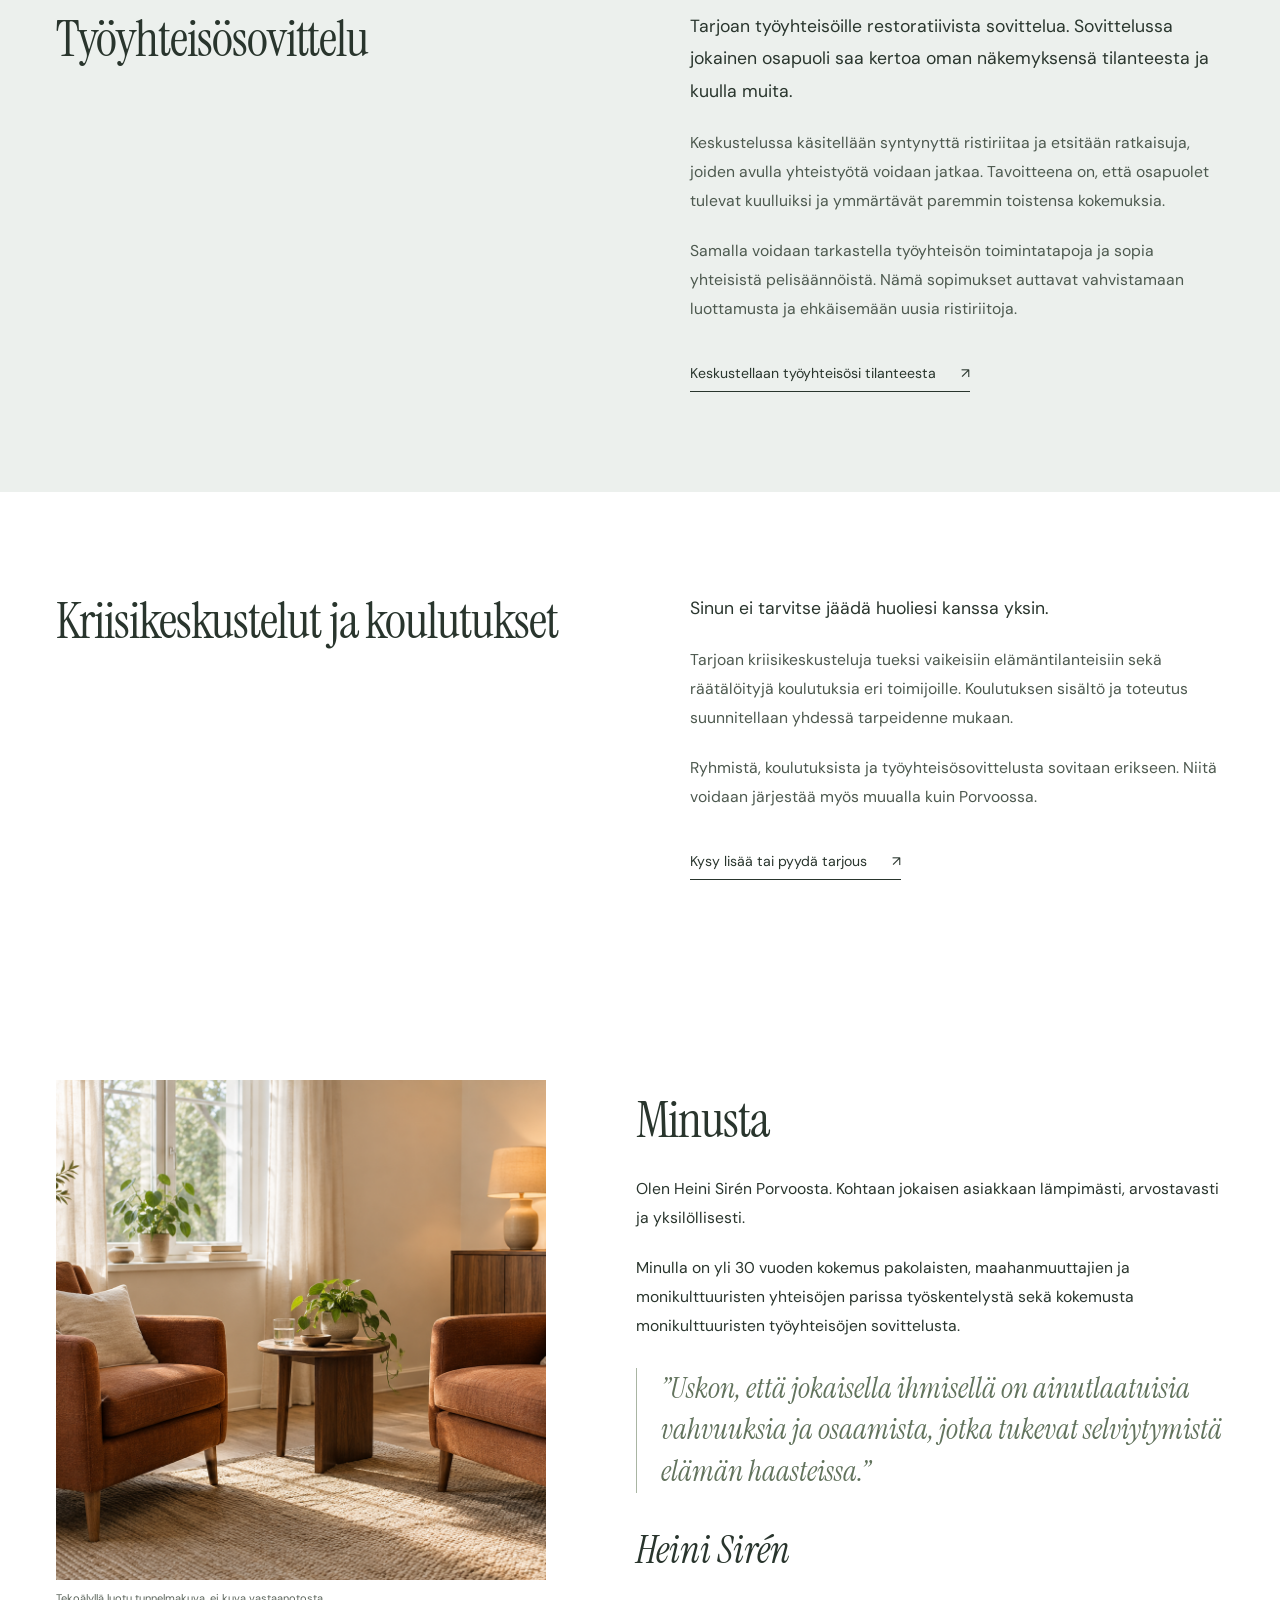
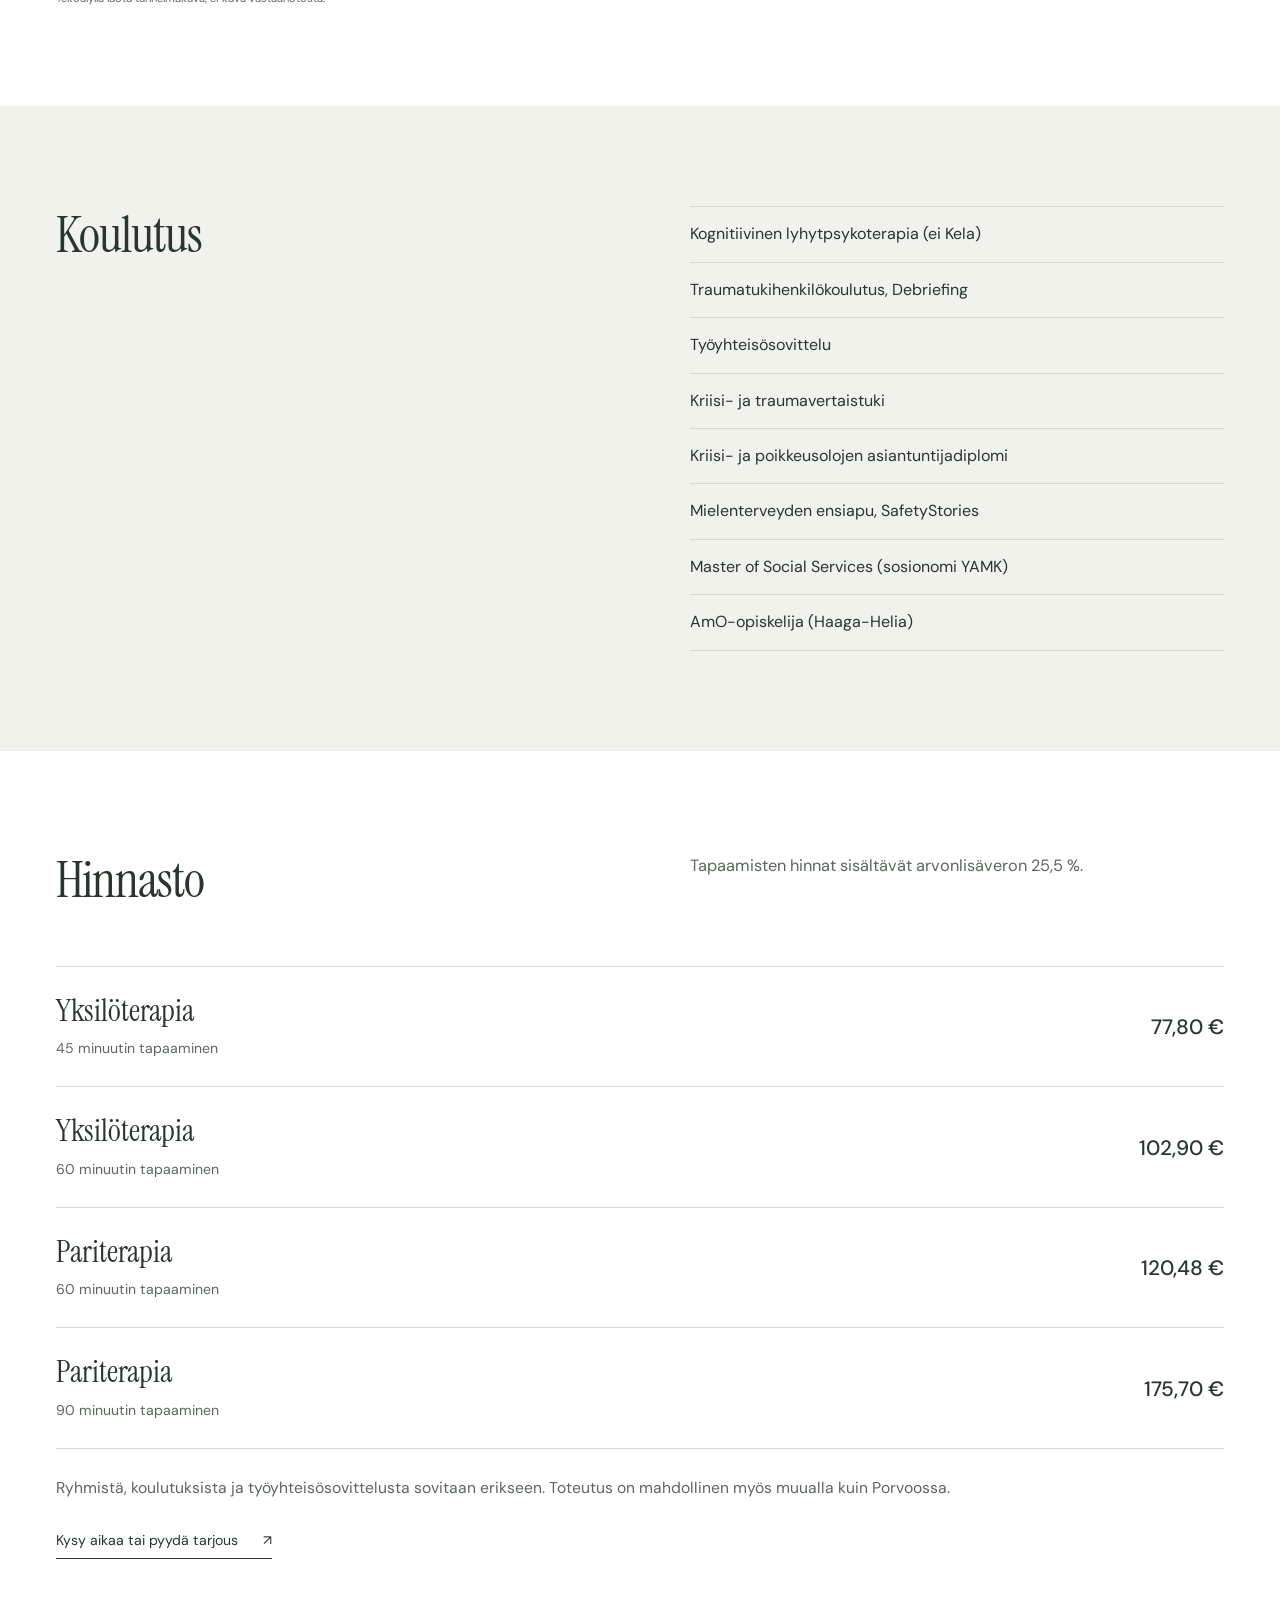
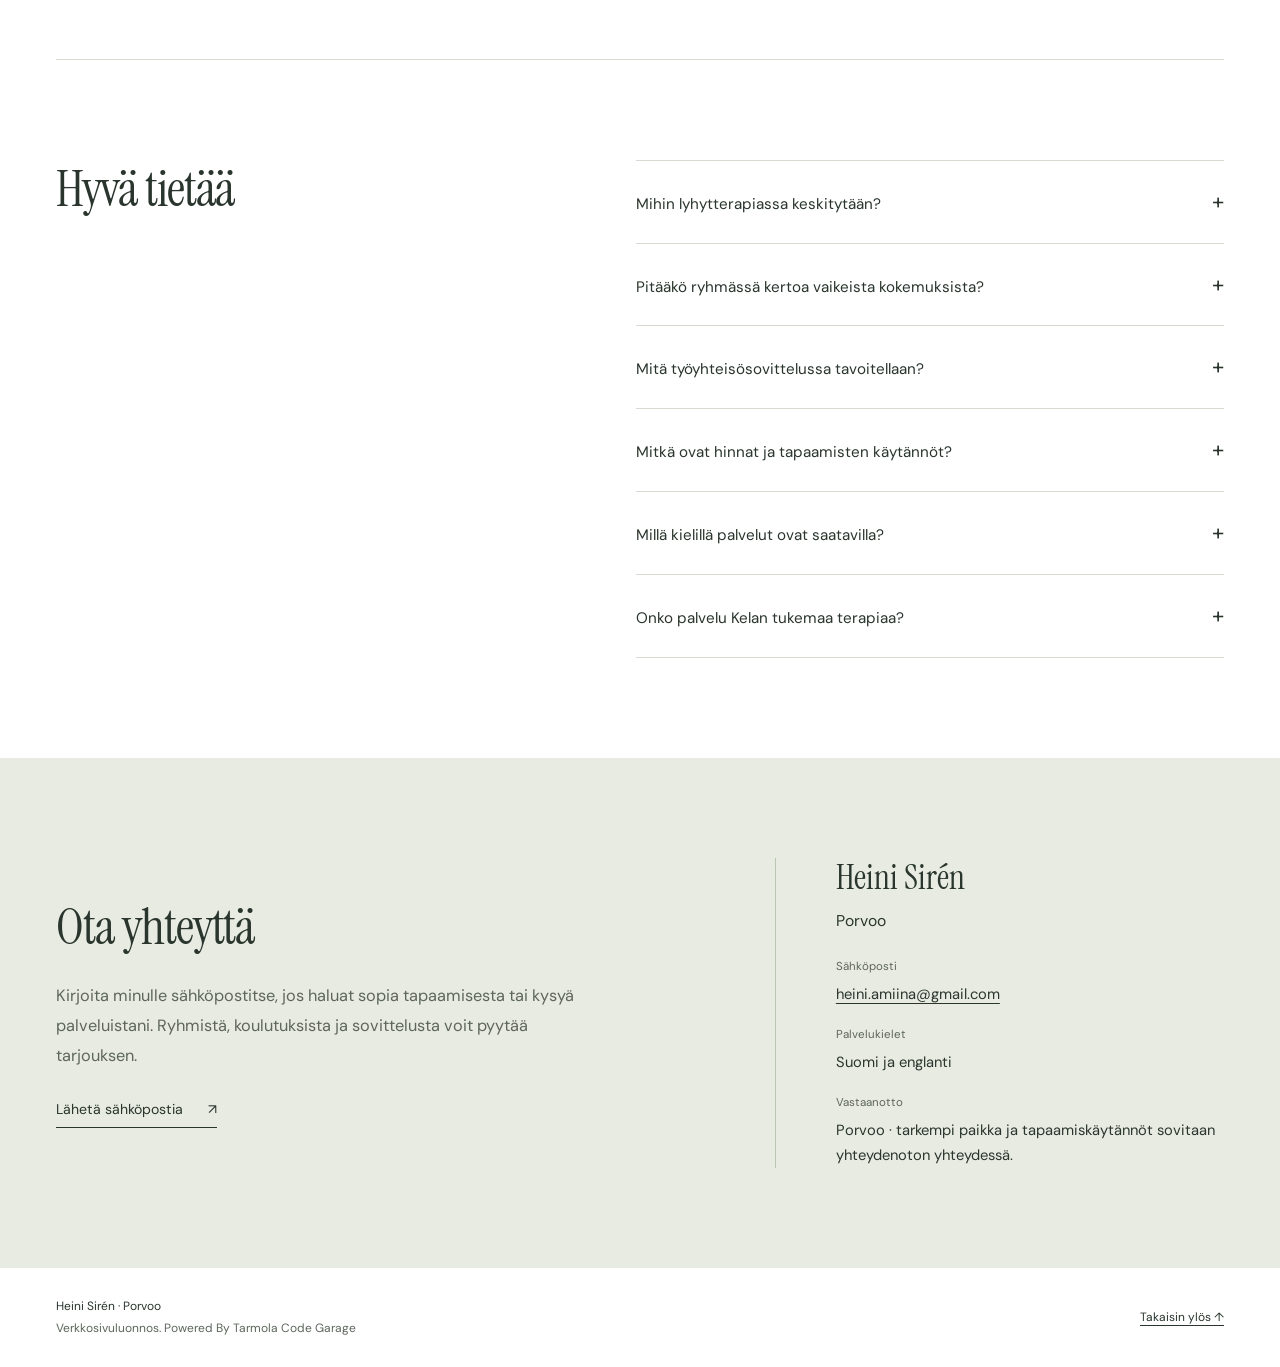
==== commit 716c3095: "tcg footeriin" ====
--- a/index.html
+++ b/index.html
@@ -146,6 +146,6 @@
       </div>
     </section>
   </main>
-  <footer class="site-footer wrap"><p>Heini Sirén · Porvoo<br><span>Verkkosivuluonnos. Vastaanottotilan tunnelmakuva on luotu tekoälyllä.</span></p><a href="#sisalto">Takaisin ylös <span aria-hidden="true">↑</span></a></footer>
+  <footer class="site-footer wrap"><p>Heini Sirén · Porvoo<br><span>Verkkosivuluonnos. Powered By Tarmola Code Garage</span></p><a href="#sisalto">Takaisin ylös <span aria-hidden="true">↑</span></a></footer>
 </body>
 </html>
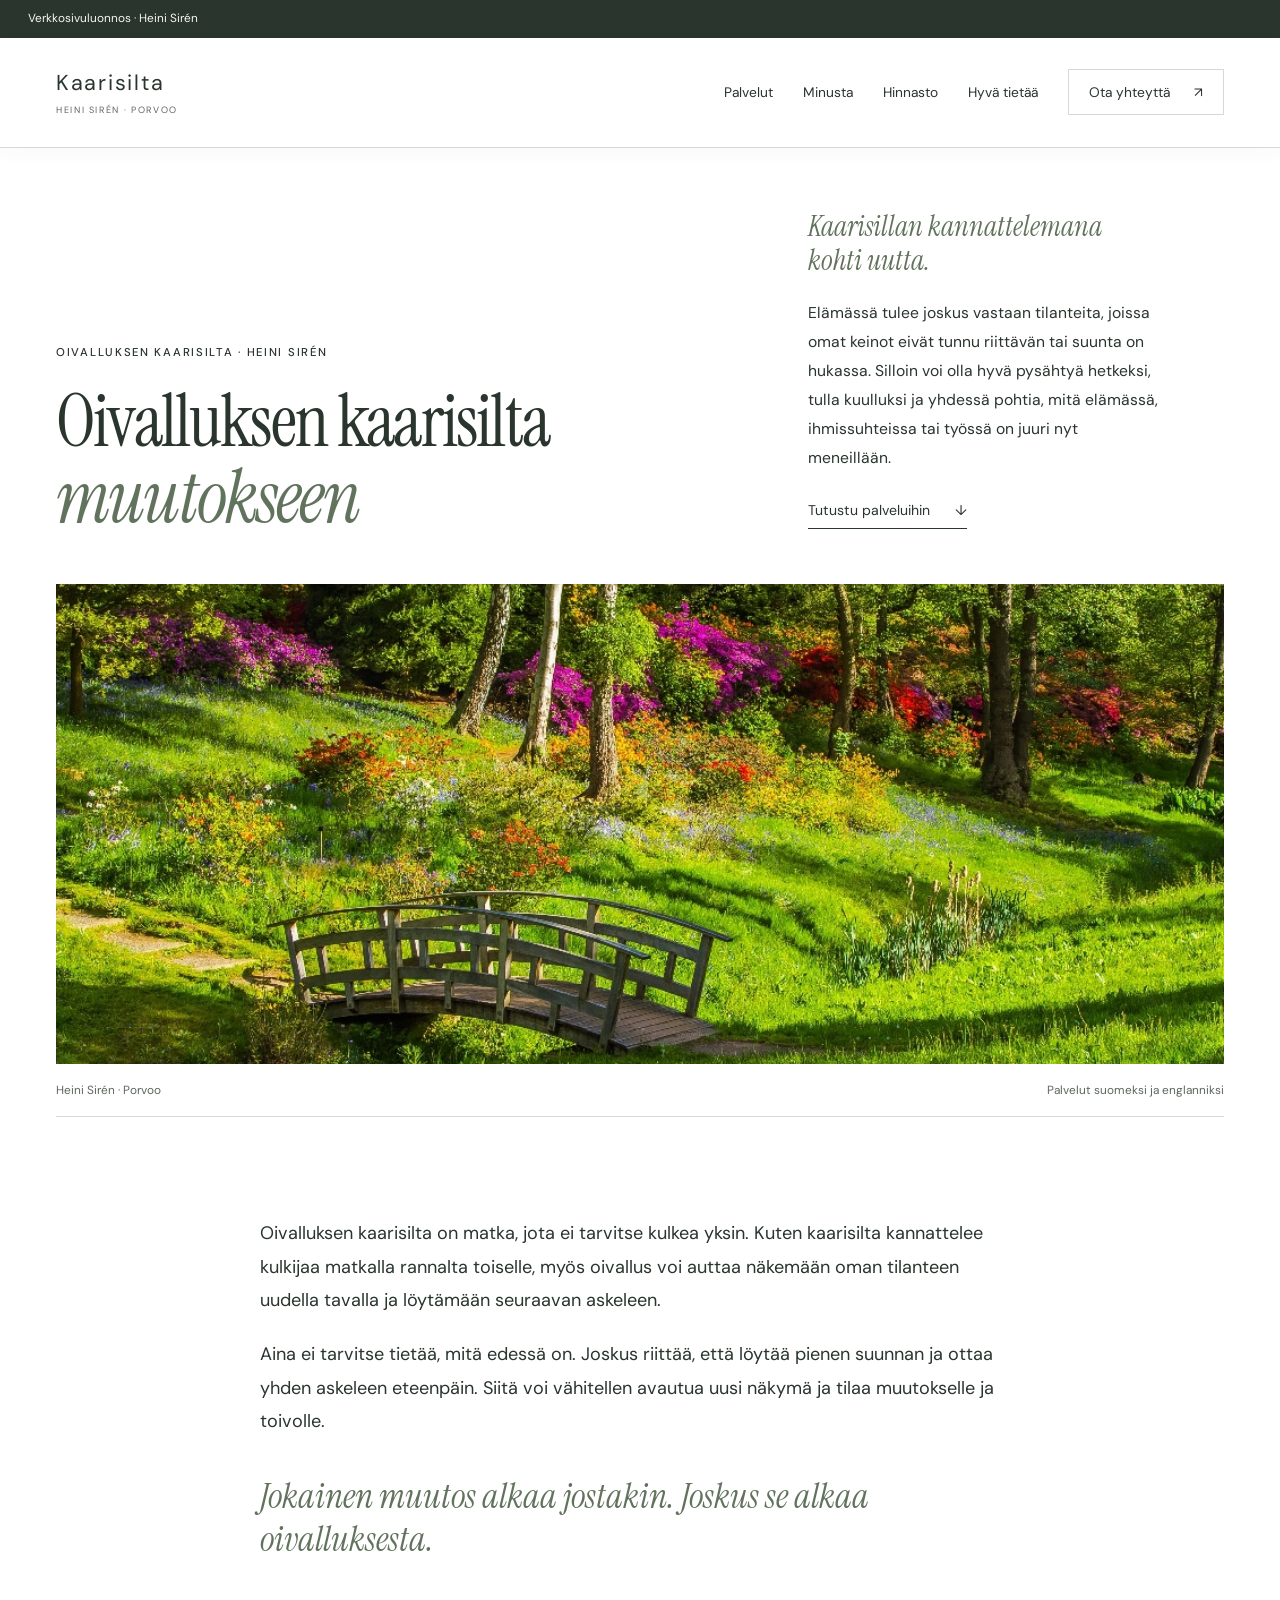
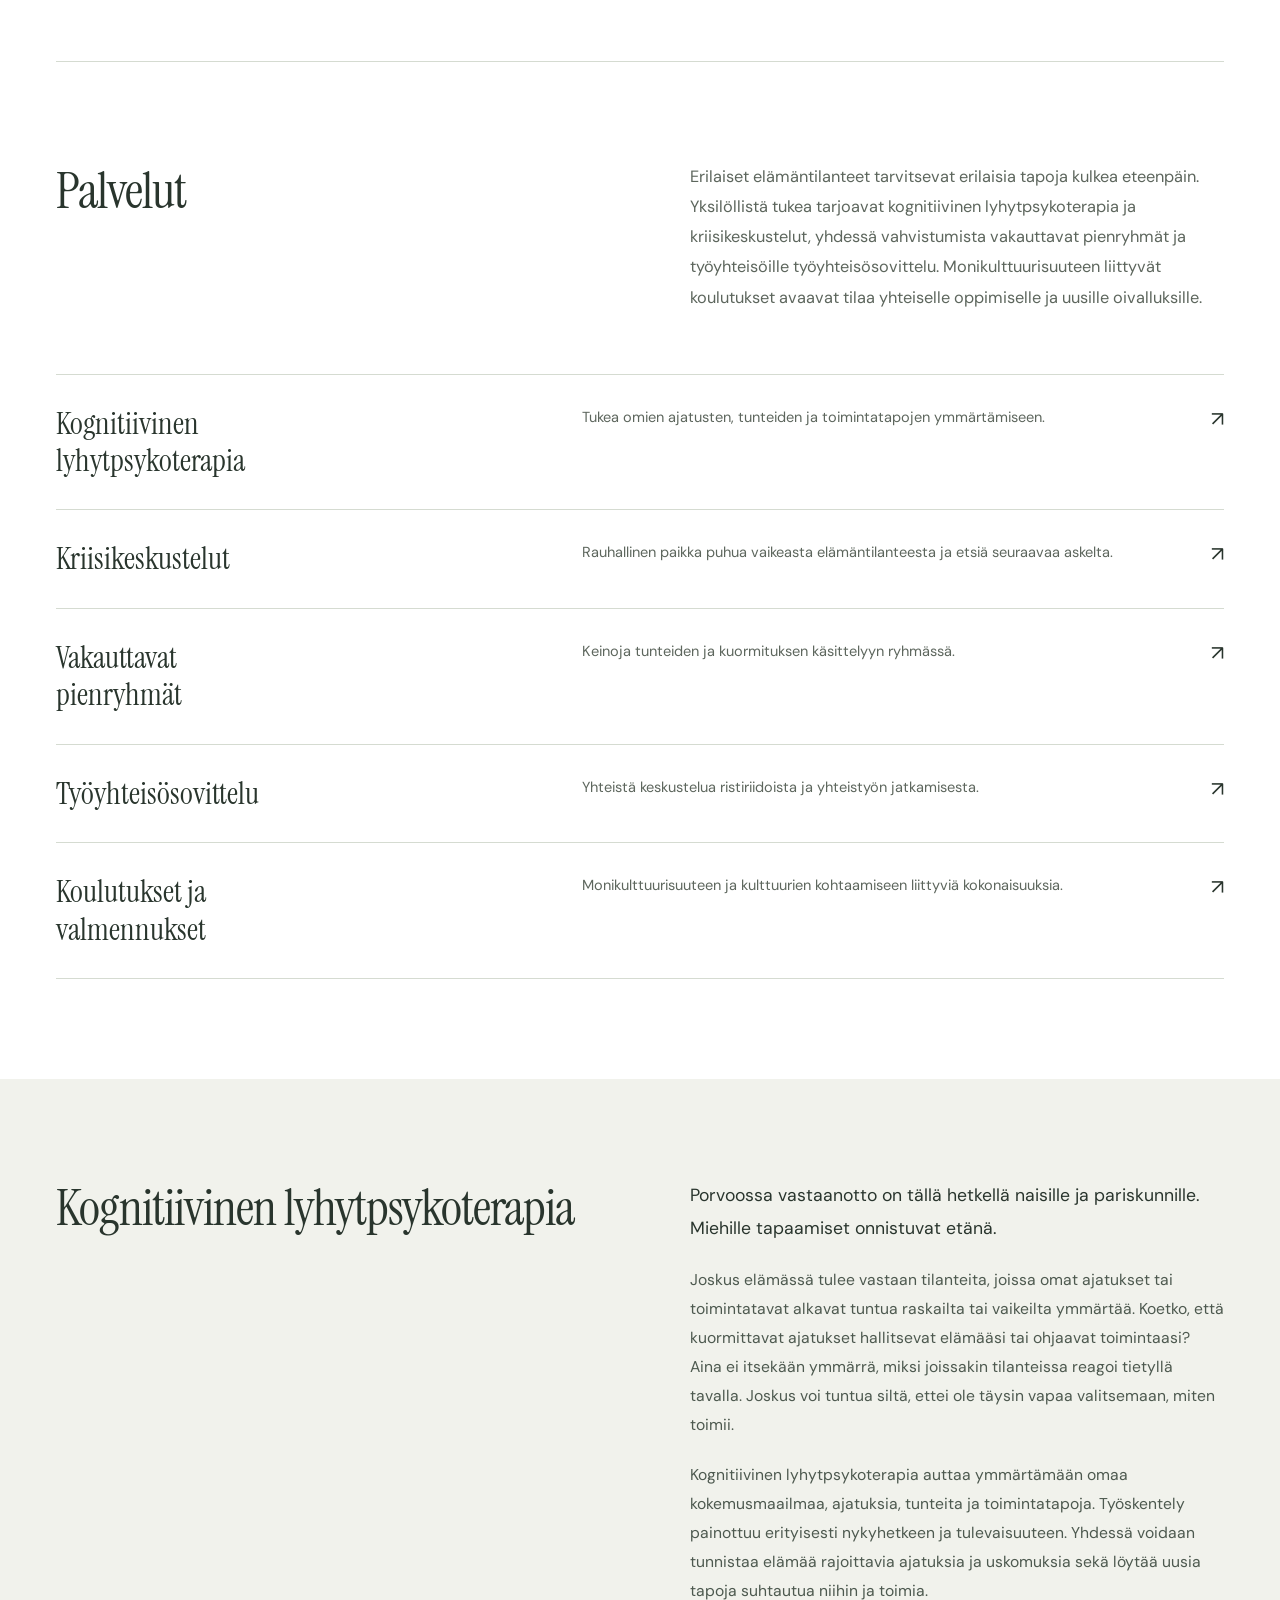
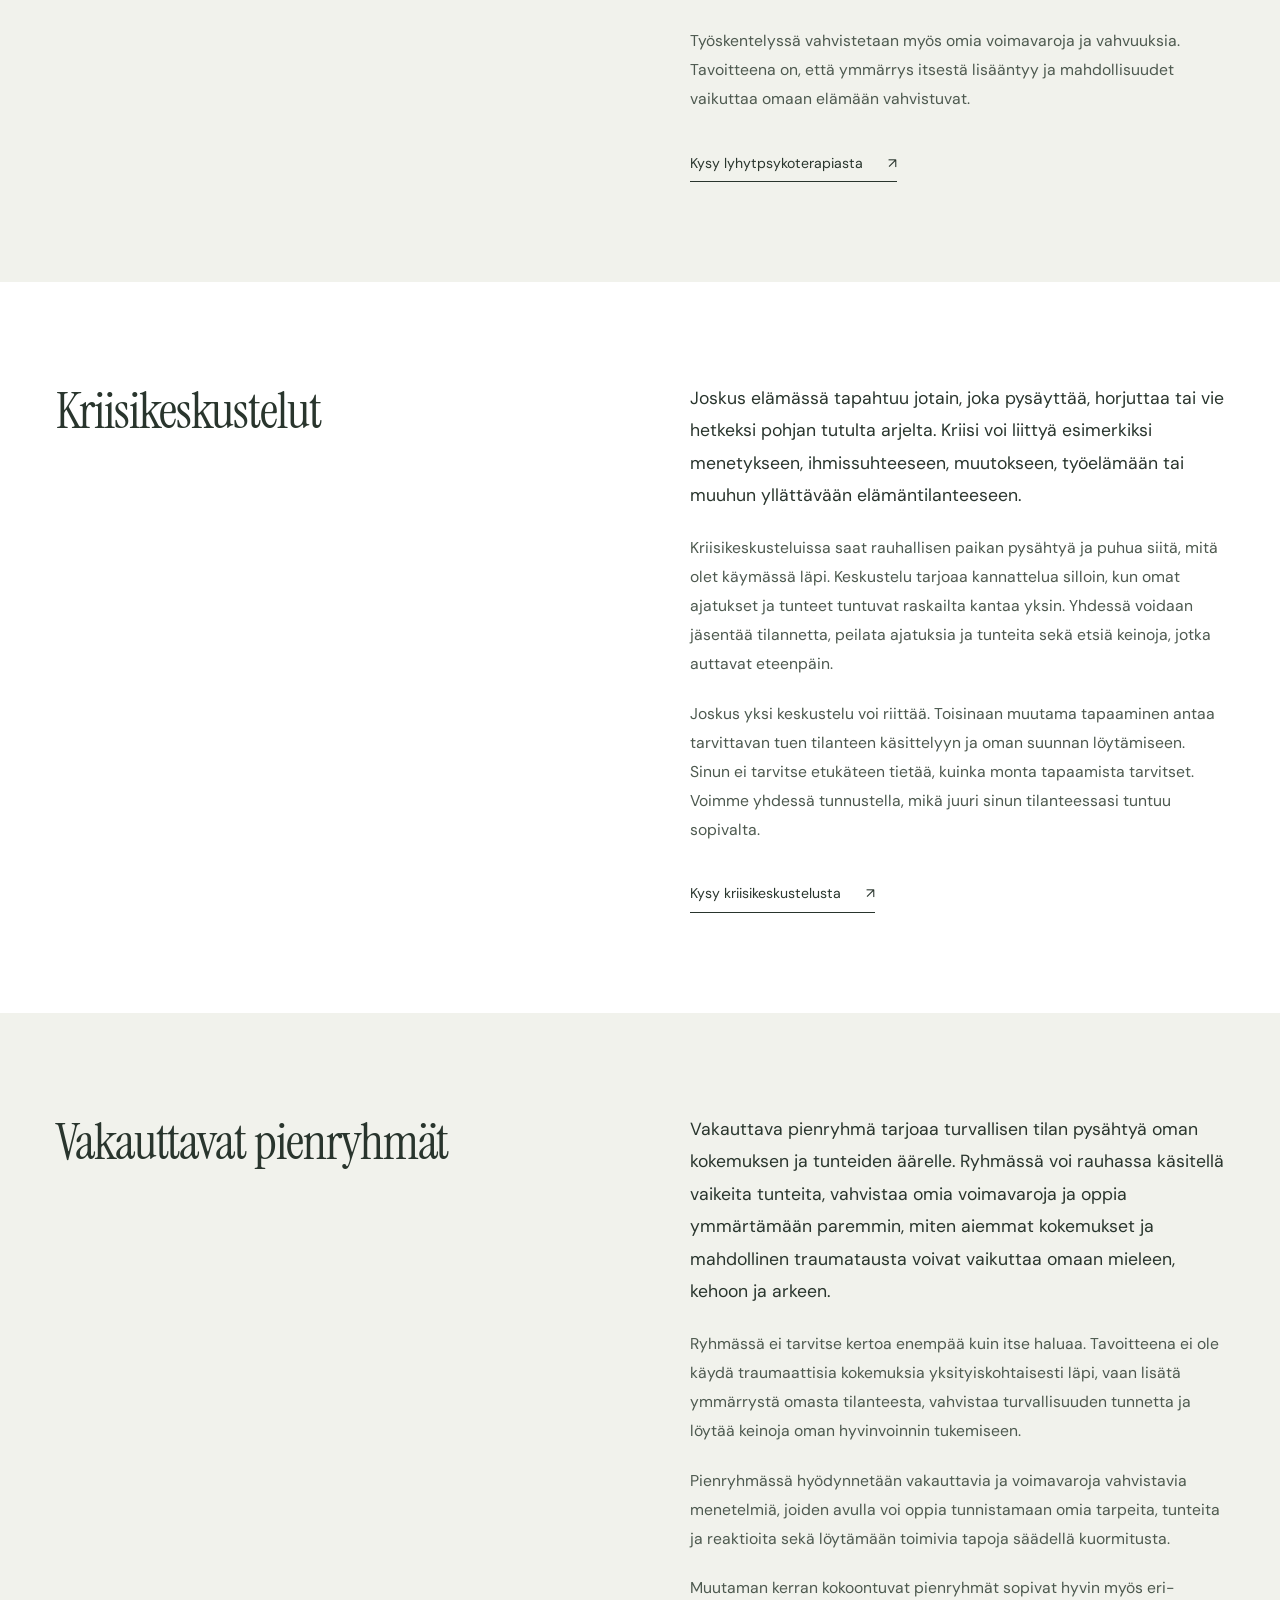
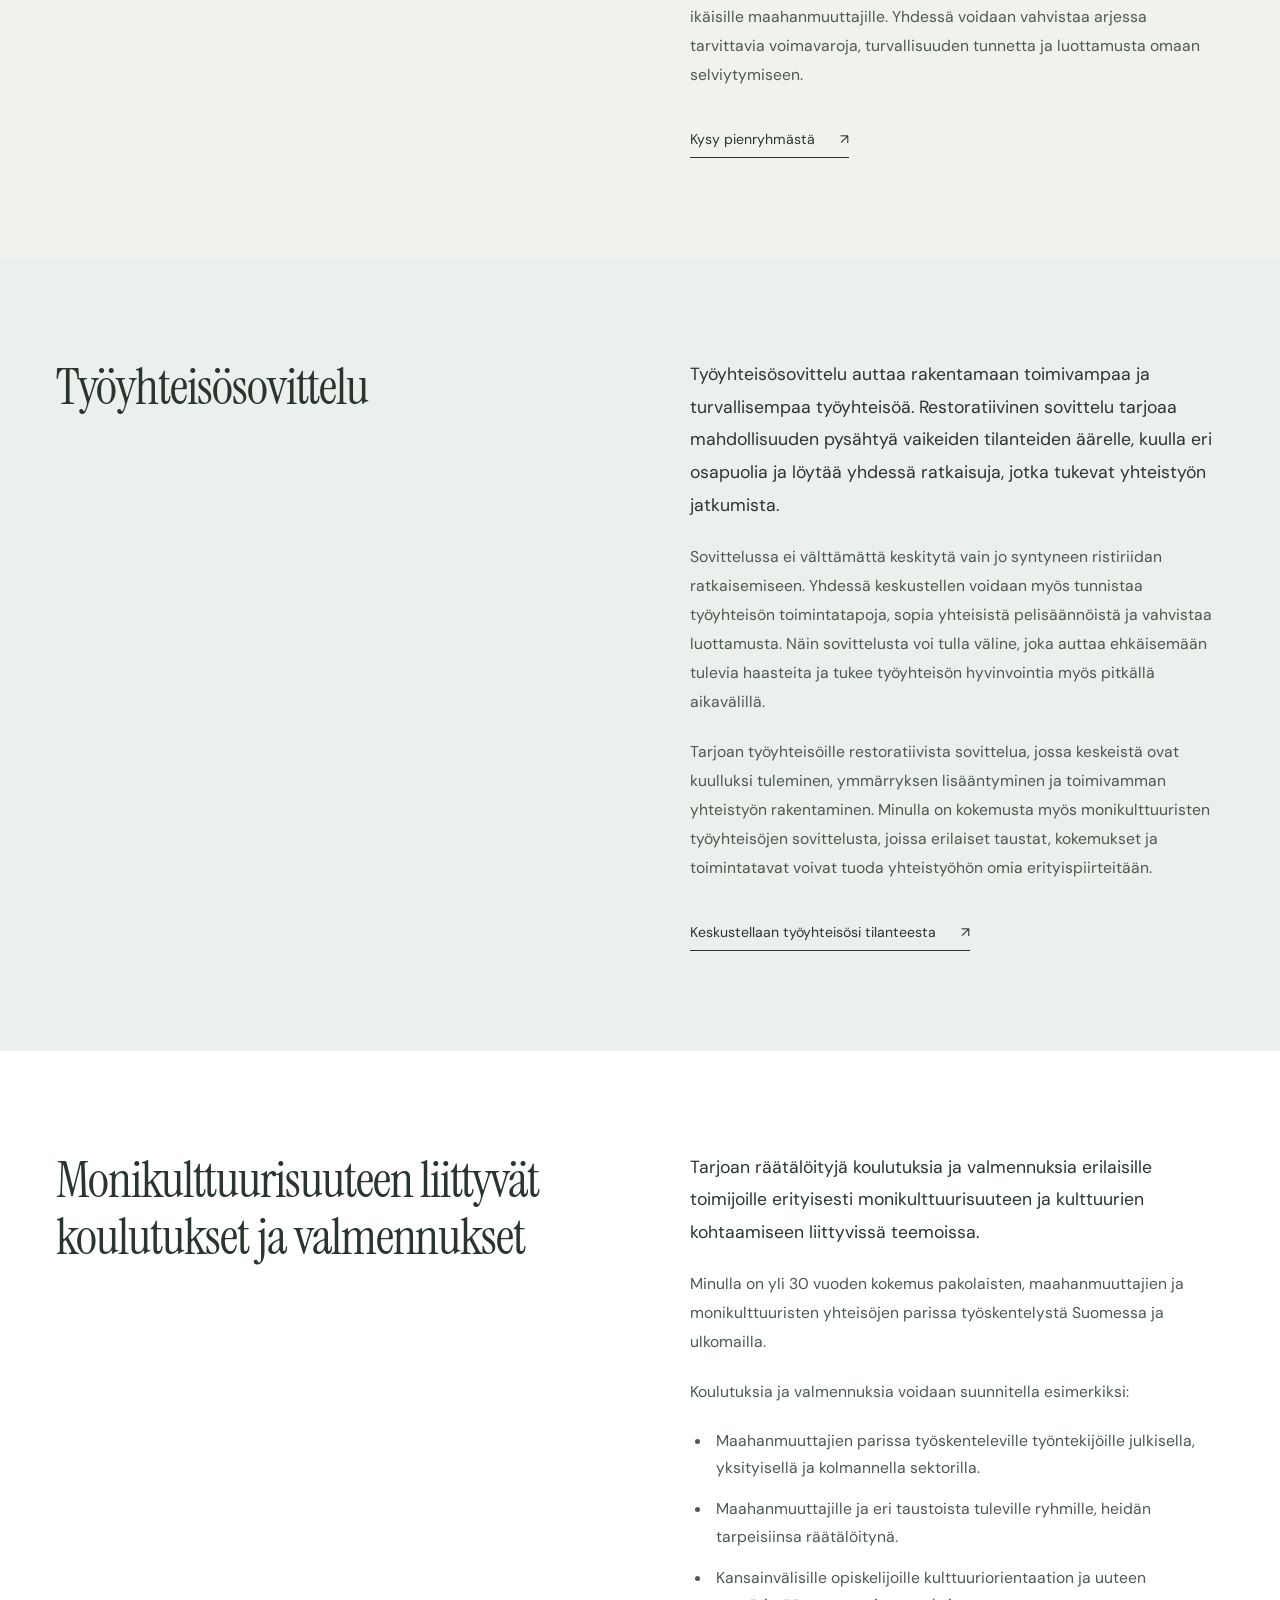
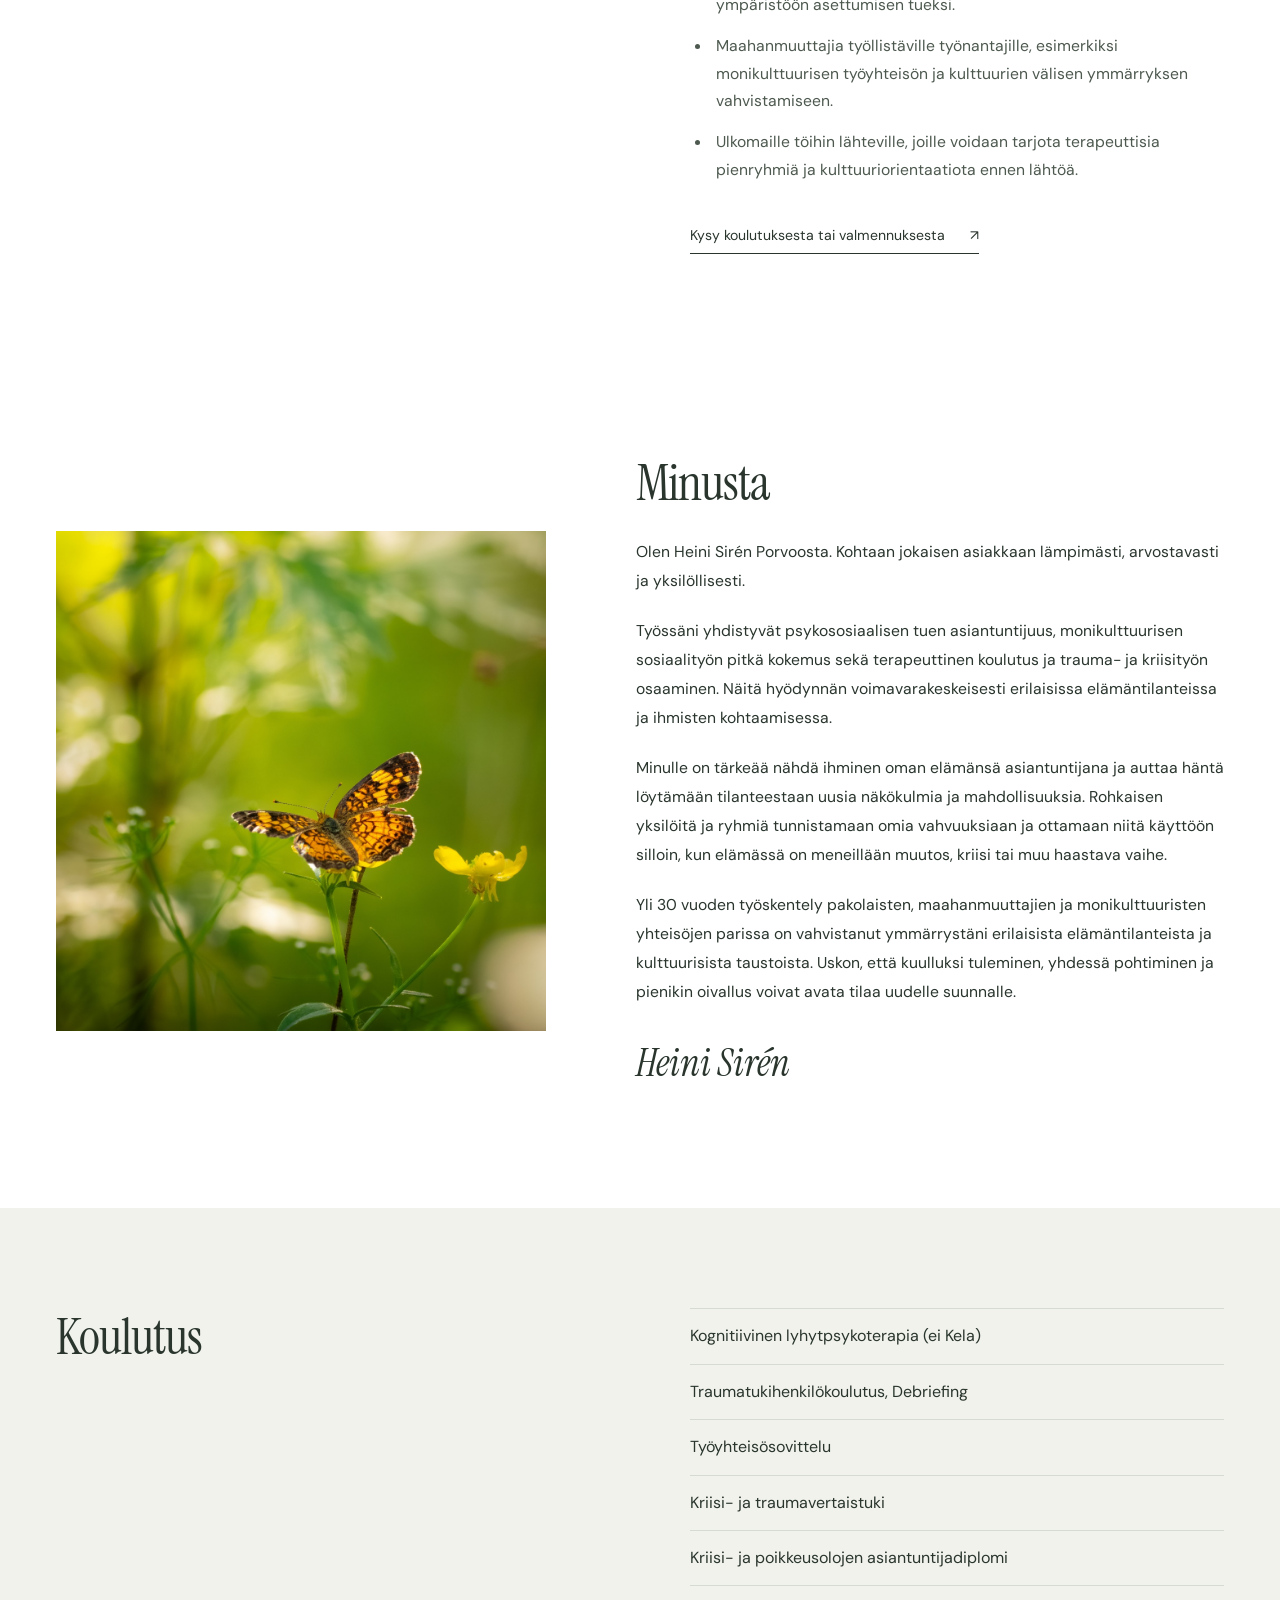
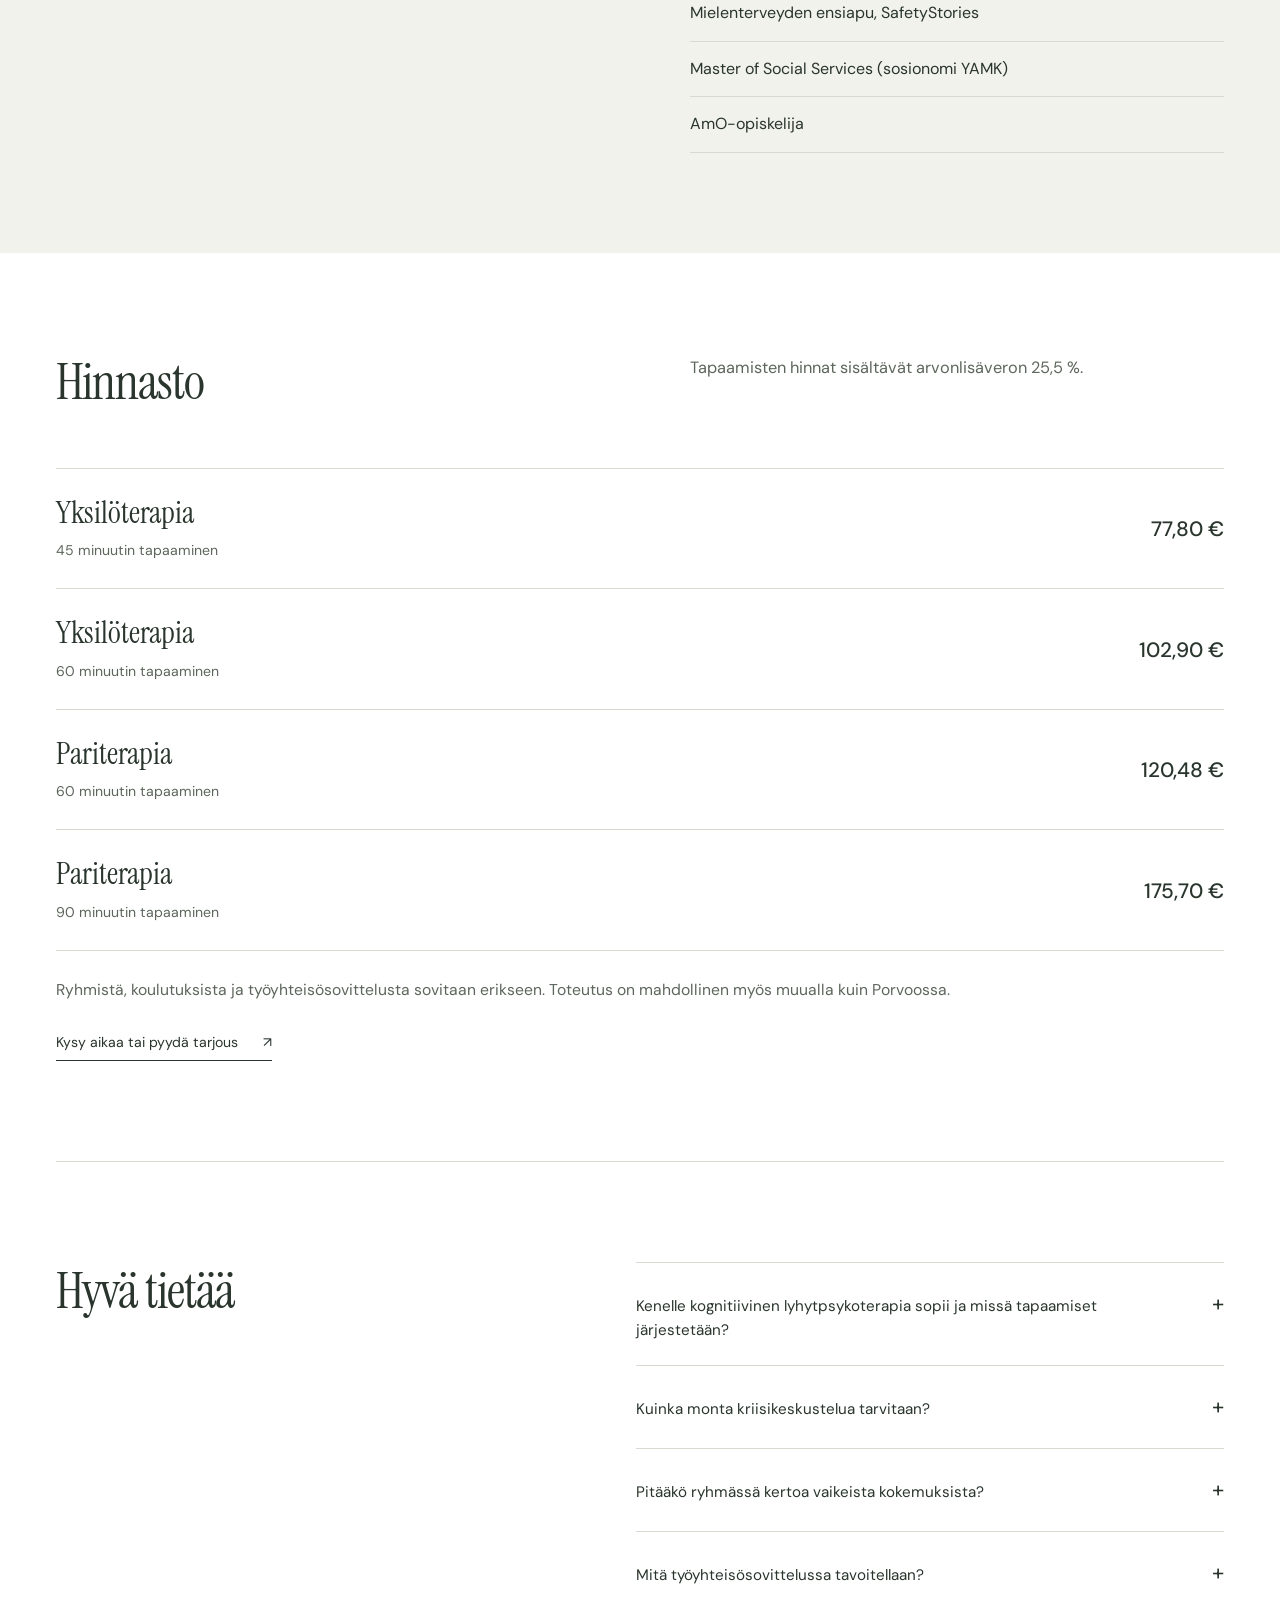
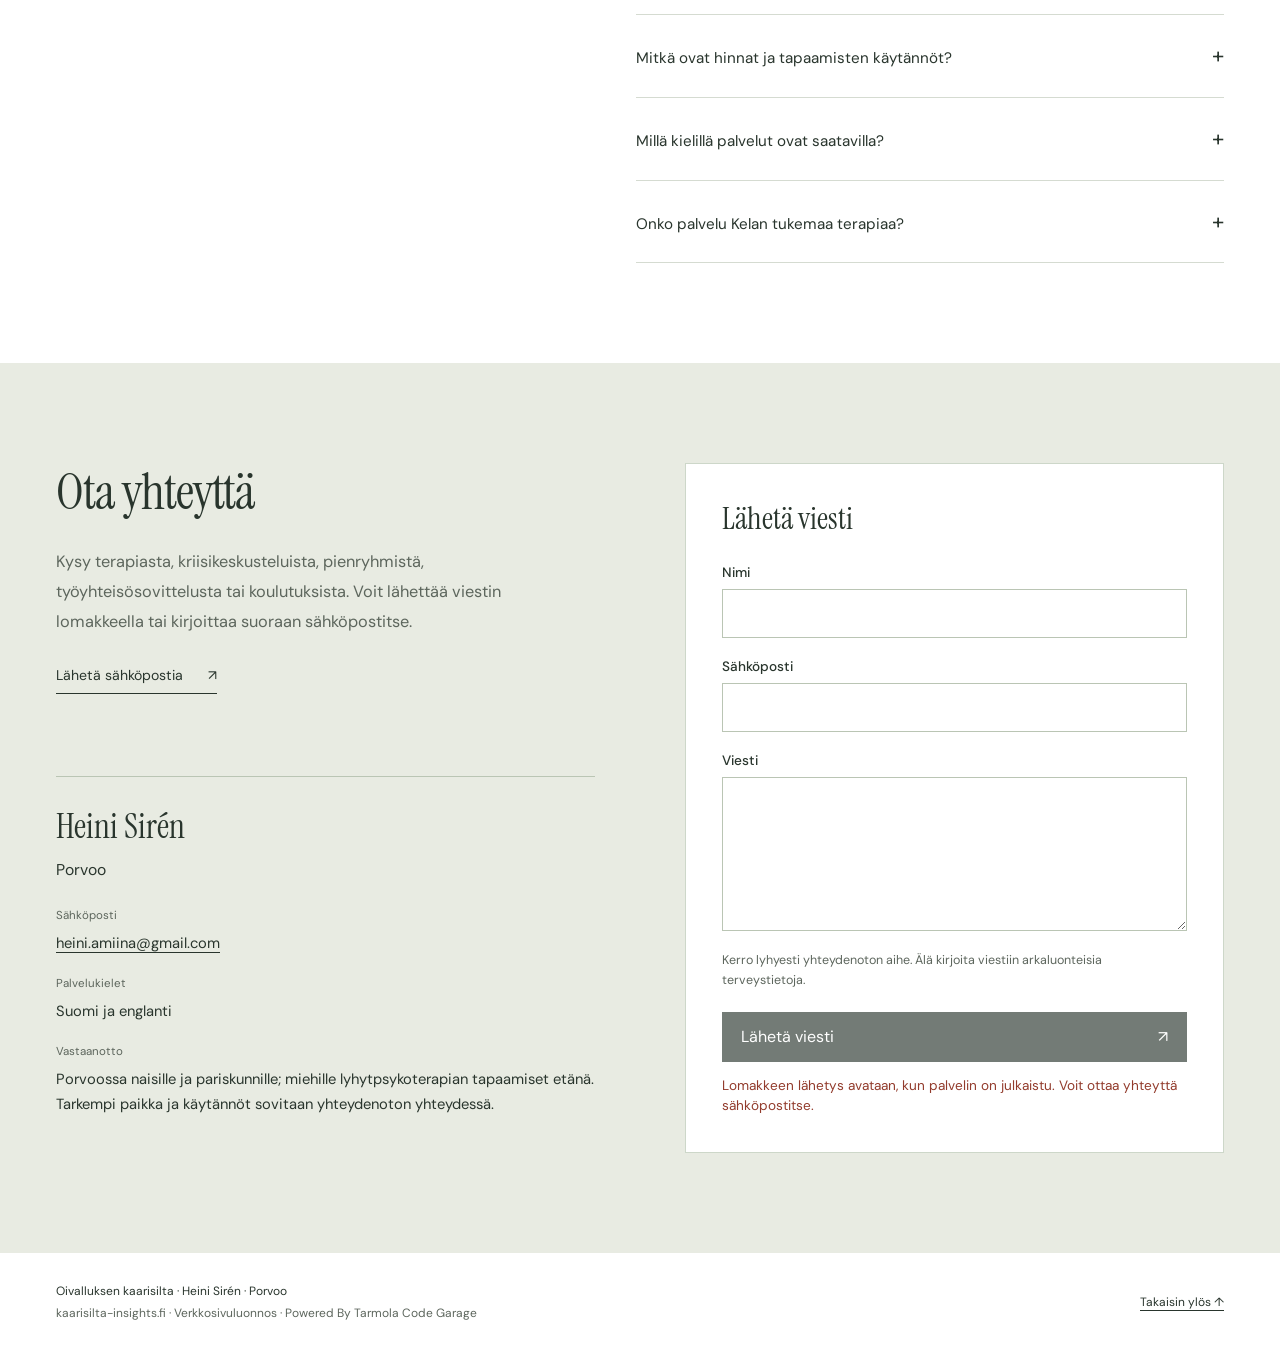
==== commit 279db2b4: "lomake vaihe1" ====
--- a/index.html
+++ b/index.html
@@ -5,10 +5,10 @@
   <meta name="viewport" content="width=device-width, initial-scale=1">
   <meta name="robots" content="noindex, nofollow">
   <meta name="theme-color" content="#f8f8f3">
-  <meta name="description" content="Heini Sirén, Porvoo. Kognitiivista lyhytpsykoterapiaa naisille, pariskunnille ja pienryhmille. Kriisikeskustelut, koulutukset ja työyhteisösovittelu suomeksi ja englanniksi. Verkkosivuluonnos.">
-  <title>Heini Sirén — Tilaa ymmärtää, tilaa muutokselle</title>
-  <link rel="stylesheet" href="tyyli.css">
-  <script src="heini.js" defer></script>
+  <meta name="description" content="Oivalluksen kaarisilta muutokseen. Heini Sirén tarjoaa kognitiivista lyhytpsykoterapiaa, kriisikeskusteluja, vakauttavia pienryhmiä, työyhteisösovittelua ja monikulttuurisuuteen liittyviä koulutuksia.">
+  <title>Oivalluksen kaarisilta | Heini Sirén</title>
+  <link rel="stylesheet" href="tyyli.css?v=contact-1">
+  <script src="heini.js?v=contact-1" defer></script>
 </head>
 <body>
   <a class="skip" href="#sisalto">Siirry sisältöön</a>
@@ -16,7 +16,7 @@
     <span>Verkkosivuluonnos · Heini Sirén</span>
   </aside>
   <header class="site-header wrap">
-    <a class="brand" href="index.html" aria-label="Heini Sirén, etusivu">Heini Sirén<small>PORVOO</small></a>
+    <a class="brand" href="index.html" aria-label="Oivalluksen kaarisilta, etusivu">Kaarisilta<small>HEINI SIRÉN · PORVOO</small></a>
     <button class="menu-toggle" aria-expanded="false" aria-controls="paavalikko" hidden>Valikko</button>
     <nav id="paavalikko" aria-label="Päävalikko">
       <a href="#palvelut">Palvelut</a>
@@ -30,31 +30,40 @@
     <section class="hero wrap" aria-labelledby="paaotsikko">
       <div class="hero-heading">
         <div>
-          <p class="eyebrow">Kognitiivinen lyhytpsykoterapia · Porvoo</p>
-          <h1 id="paaotsikko">Tilaa ymmärtää.<br><em>Tilaa muutokselle.</em></h1>
+          <p class="eyebrow">Oivalluksen kaarisilta · Heini Sirén</p>
+          <h1 id="paaotsikko">Oivalluksen kaarisilta <em>muutokseen</em></h1>
         </div>
         <div class="hero-intro">
-          <p>Kognitiivista lyhytpsykoterapiaa naisille, pariskunnille ja pienryhmille Porvoossa. Palvelut ovat saatavilla suomeksi ja englanniksi.</p>
-          <p>Tarjoan tukea erilaisiin elämäntilanteisiin, kriiseihin ja muutoksiin. Vastaanotolla keskustelemme siitä, mikä sinua huolettaa ja mihin toivot apua.</p>
+          <p class="hero-tagline">Kaarisillan kannattelemana kohti uutta.</p>
+          <p>Elämässä tulee joskus vastaan tilanteita, joissa omat keinot eivät tunnu riittävän tai suunta on hukassa. Silloin voi olla hyvä pysähtyä hetkeksi, tulla kuulluksi ja yhdessä pohtia, mitä elämässä, ihmissuhteissa tai työssä on juuri nyt meneillään.</p>
           <a class="text-link" href="#palvelut">Tutustu palveluihin <span aria-hidden="true">↓</span></a>
         </div>
       </div>
       <figure class="landscape">
-        <img src="perhonen.jpg" alt="Oranssin ja ruskean kirjava perhonen vihreän kasvillisuuden ja keltaisten kukkien keskellä" width="1200" height="1600" fetchpriority="high">
+        <img src="silta.jpg" alt="Puinen kaarisilta kukkivassa vihreässä puutarhassa" width="1032" height="688" fetchpriority="high">
       </figure>
-      <div class="hero-caption"><span>Heini Sirén · Porvoo</span><span>Yksilöille, pariskunnille, pienryhmille ja työyhteisöille</span></div>
+      <div class="hero-caption"><span>Heini Sirén · Porvoo</span><span>Palvelut suomeksi ja englanniksi</span></div>
+    </section>
+
+    <section class="section wrap opening-story" aria-label="Oivalluksen kaarisilta">
+      <div class="story-copy">
+        <p>Oivalluksen kaarisilta on matka, jota ei tarvitse kulkea yksin. Kuten kaarisilta kannattelee kulkijaa matkalla rannalta toiselle, myös oivallus voi auttaa näkemään oman tilanteen uudella tavalla ja löytämään seuraavan askeleen.</p>
+        <p>Aina ei tarvitse tietää, mitä edessä on. Joskus riittää, että löytää pienen suunnan ja ottaa yhden askeleen eteenpäin. Siitä voi vähitellen avautua uusi näkymä ja tilaa muutokselle ja toivolle.</p>
+        <p class="story-ending">Jokainen muutos alkaa jostakin. Joskus se alkaa oivalluksesta.</p>
+      </div>
     </section>
 
     <section class="section wrap" id="palvelut" aria-labelledby="palvelut-otsikko">
       <div class="section-heading">
         <h2 id="palvelut-otsikko">Palvelut</h2>
-        <p class="lead">Voit tulla yksilö- tai paritapaamiseen tai osallistua pienryhmään. Tarjoan myös kriisikeskusteluja, koulutuksia ja työyhteisösovittelua.</p>
+        <p class="lead">Erilaiset elämäntilanteet tarvitsevat erilaisia tapoja kulkea eteenpäin. Yksilöllistä tukea tarjoavat kognitiivinen lyhytpsykoterapia ja kriisikeskustelut, yhdessä vahvistumista vakauttavat pienryhmät ja työyhteisöille työyhteisösovittelu. Monikulttuurisuuteen liittyvät koulutukset avaavat tilaa yhteiselle oppimiselle ja uusille oivalluksille.</p>
       </div>
       <div class="service-list">
-        <a class="service-row" href="#lyhytterapia"><h3>Kognitiivinen<br>lyhytpsykoterapia</h3><p>Yksilö- ja paritapaamisissa käsitellään ajatuksia, tunteita ja toimintatapoja, jotka vaikeuttavat arkea.</p><span class="row-arrow" aria-hidden="true">↗</span></a>
-        <a class="service-row" href="#pienryhma"><h3>Vakauttavat<br>pienryhmät</h3><p>Ryhmässä harjoitellaan kuormituksen säätelyä sekä omien tunteiden ja reaktioiden tunnistamista.</p><span class="row-arrow" aria-hidden="true">↗</span></a>
-        <a class="service-row" href="#sovittelu"><h3>Työyhteisö&shy;sovittelu</h3><p>Sovittelussa käsitellään ristiriitoja ja sovitaan siitä, miten yhteistyötä jatketaan.</p><span class="row-arrow" aria-hidden="true">↗</span></a>
-        <a class="service-row" href="#kriisit-koulutukset"><h3>Kriisikeskustelut<br>ja koulutukset</h3><p>Keskusteluapua vaikeisiin elämäntilanteisiin ja koulutuksia eri toimijoiden tarpeisiin.</p><span class="row-arrow" aria-hidden="true">↗</span></a>
+        <a class="service-row" href="#lyhytterapia"><h3>Kognitiivinen<br>lyhytpsykoterapia</h3><p>Tukea omien ajatusten, tunteiden ja toimintatapojen ymmärtämiseen.</p><span class="row-arrow" aria-hidden="true">↗</span></a>
+        <a class="service-row" href="#kriisikeskustelut"><h3>Kriisikeskustelut</h3><p>Rauhallinen paikka puhua vaikeasta elämäntilanteesta ja etsiä seuraavaa askelta.</p><span class="row-arrow" aria-hidden="true">↗</span></a>
+        <a class="service-row" href="#pienryhma"><h3>Vakauttavat<br>pienryhmät</h3><p>Keinoja tunteiden ja kuormituksen käsittelyyn ryhmässä.</p><span class="row-arrow" aria-hidden="true">↗</span></a>
+        <a class="service-row" href="#sovittelu"><h3>Työyhteisö&shy;sovittelu</h3><p>Yhteistä keskustelua ristiriidoista ja yhteistyön jatkamisesta.</p><span class="row-arrow" aria-hidden="true">↗</span></a>
+        <a class="service-row" href="#koulutukset"><h3>Koulutukset ja<br>valmennukset</h3><p>Monikulttuurisuuteen ja kulttuurien kohtaamiseen liittyviä kokonaisuuksia.</p><span class="row-arrow" aria-hidden="true">↗</span></a>
       </div>
     </section>
 
@@ -62,21 +71,35 @@
       <div class="wrap detail-grid">
         <div class="detail-heading"><h2 id="terapia-otsikko">Kognitiivinen lyhyt&shy;psykoterapia</h2></div>
         <div class="prose">
-          <p class="intro-text">Koetko, että haitalliset ajatukset hallitsevat elämääsi ja toimit niiden ohjaamana? Joskus voi olla vaikea ymmärtää, miksi reagoi tietyissä tilanteissa niin kuin reagoi.</p>
-          <p>Tarjoan kognitiivista lyhytpsykoterapiaa naisille ja pariskunnille. Vastaanotolla voit puhua ajatuksistasi ja tunteistasi rauhassa. Tarkastelemme kokemuksiasi ja sitä, miten ne vaikuttavat käyttäytymiseesi.</p>
-          <p>Työskentely painottuu nykyhetkeen ja tulevaisuuteen. Tunnistamme elämää rajoittavia ajatuksia ja uskomuksia ja etsimme keinoja niiden muuttamiseen. Huomiota kiinnitetään myös omiin vahvuuksiisi ja siihen, mikä auttaa sinua selviytymään arjessa.</p>
-          <a class="text-link" href="#yhteys">Kysy lyhytterapiasta <span aria-hidden="true">↗</span></a>
+          <p class="intro-text">Porvoossa vastaanotto on tällä hetkellä naisille ja pariskunnille. Miehille tapaamiset onnistuvat etänä.</p>
+          <p>Joskus elämässä tulee vastaan tilanteita, joissa omat ajatukset tai toimintatavat alkavat tuntua raskailta tai vaikeilta ymmärtää. Koetko, että kuormittavat ajatukset hallitsevat elämääsi tai ohjaavat toimintaasi? Aina ei itsekään ymmärrä, miksi joissakin tilanteissa reagoi tietyllä tavalla. Joskus voi tuntua siltä, ettei ole täysin vapaa valitsemaan, miten toimii.</p>
+          <p>Kognitiivinen lyhytpsykoterapia auttaa ymmärtämään omaa kokemusmaailmaa, ajatuksia, tunteita ja toimintatapoja. Työskentely painottuu erityisesti nykyhetkeen ja tulevaisuuteen. Yhdessä voidaan tunnistaa elämää rajoittavia ajatuksia ja uskomuksia sekä löytää uusia tapoja suhtautua niihin ja toimia.</p>
+          <p>Työskentelyssä vahvistetaan myös omia voimavaroja ja vahvuuksia. Tavoitteena on, että ymmärrys itsestä lisääntyy ja mahdollisuudet vaikuttaa omaan elämään vahvistuvat.</p>
+          <a class="text-link" href="#yhteys">Kysy lyhytpsykoterapiasta <span aria-hidden="true">↗</span></a>
         </div>
       </div>
     </section>
 
-    <section class="section wrap" id="pienryhma" aria-labelledby="ryhma-otsikko">
+    <section class="section wrap" id="kriisikeskustelut" aria-labelledby="kriisi-otsikko">
       <div class="detail-grid">
+        <div class="detail-heading"><h2 id="kriisi-otsikko">Kriisikeskustelut</h2></div>
+        <div class="prose">
+          <p class="intro-text">Joskus elämässä tapahtuu jotain, joka pysäyttää, horjuttaa tai vie hetkeksi pohjan tutulta arjelta. Kriisi voi liittyä esimerkiksi menetykseen, ihmissuhteeseen, muutokseen, työelämään tai muuhun yllättävään elämäntilanteeseen.</p>
+          <p>Kriisikeskusteluissa saat rauhallisen paikan pysähtyä ja puhua siitä, mitä olet käymässä läpi. Keskustelu tarjoaa kannattelua silloin, kun omat ajatukset ja tunteet tuntuvat raskailta kantaa yksin. Yhdessä voidaan jäsentää tilannetta, peilata ajatuksia ja tunteita sekä etsiä keinoja, jotka auttavat eteenpäin.</p>
+          <p>Joskus yksi keskustelu voi riittää. Toisinaan muutama tapaaminen antaa tarvittavan tuen tilanteen käsittelyyn ja oman suunnan löytämiseen. Sinun ei tarvitse etukäteen tietää, kuinka monta tapaamista tarvitset. Voimme yhdessä tunnustella, mikä juuri sinun tilanteessasi tuntuu sopivalta.</p>
+          <a class="text-link" href="#yhteys">Kysy kriisikeskustelusta <span aria-hidden="true">↗</span></a>
+        </div>
+      </div>
+    </section>
+
+    <section class="section soft" id="pienryhma" aria-labelledby="ryhma-otsikko">
+      <div class="wrap detail-grid">
         <div class="detail-heading"><h2 id="ryhma-otsikko">Vakauttavat pienryhmät</h2></div>
         <div class="prose">
-          <p class="intro-text">Pienryhmässä käsitellään tunteita ja harjoitellaan keinoja säädellä kuormitusta. Sinun ei tarvitse kertoa enempää kuin itse haluat.</p>
-          <p>Ryhmässä opitaan ymmärtämään, miten aiemmat kokemukset ja mahdollinen traumatausta voivat vaikuttaa mieleen, kehoon ja arkeen. Traumaattisia kokemuksia ei käydä yksityiskohtaisesti läpi. Työskentelyssä vahvistetaan turvallisuuden tunnetta ja etsitään tapoja tukea omaa hyvinvointia.</p>
-          <p>Käytämme vakauttavia ja voimavaroja vahvistavia menetelmiä. Niiden avulla harjoitellaan tunnistamaan omia tarpeita, tunteita ja reaktioita sekä löytämään toimivia keinoja kuormituksen säätelyyn.</p>
+          <p class="intro-text">Vakauttava pienryhmä tarjoaa turvallisen tilan pysähtyä oman kokemuksen ja tunteiden äärelle. Ryhmässä voi rauhassa käsitellä vaikeita tunteita, vahvistaa omia voimavaroja ja oppia ymmärtämään paremmin, miten aiemmat kokemukset ja mahdollinen traumatausta voivat vaikuttaa omaan mieleen, kehoon ja arkeen.</p>
+          <p>Ryhmässä ei tarvitse kertoa enempää kuin itse haluaa. Tavoitteena ei ole käydä traumaattisia kokemuksia yksityiskohtaisesti läpi, vaan lisätä ymmärrystä omasta tilanteesta, vahvistaa turvallisuuden tunnetta ja löytää keinoja oman hyvinvoinnin tukemiseen.</p>
+          <p>Pienryhmässä hyödynnetään vakauttavia ja voimavaroja vahvistavia menetelmiä, joiden avulla voi oppia tunnistamaan omia tarpeita, tunteita ja reaktioita sekä löytämään toimivia tapoja säädellä kuormitusta.</p>
+          <p>Muutaman kerran kokoontuvat pienryhmät sopivat hyvin myös eri-ikäisille maahanmuuttajille. Yhdessä voidaan vahvistaa arjessa tarvittavia voimavaroja, turvallisuuden tunnetta ja luottamusta omaan selviytymiseen.</p>
           <a class="text-link" href="#yhteys">Kysy pienryhmästä <span aria-hidden="true">↗</span></a>
         </div>
       </div>
@@ -86,32 +109,44 @@
       <div class="wrap detail-grid">
         <div class="detail-heading"><h2 id="sovittelu-otsikko">Työyhteisö&shy;sovittelu</h2></div>
         <div class="prose">
-          <p class="intro-text">Tarjoan työyhteisöille restoratiivista sovittelua. Sovittelussa jokainen osapuoli saa kertoa oman näkemyksensä tilanteesta ja kuulla muita.</p>
-          <p>Keskustelussa käsitellään syntynyttä ristiriitaa ja etsitään ratkaisuja, joiden avulla yhteistyötä voidaan jatkaa. Tavoitteena on, että osapuolet tulevat kuulluiksi ja ymmärtävät paremmin toistensa kokemuksia.</p>
-          <p>Samalla voidaan tarkastella työyhteisön toimintatapoja ja sopia yhteisistä pelisäännöistä. Nämä sopimukset auttavat vahvistamaan luottamusta ja ehkäisemään uusia ristiriitoja.</p>
+          <p class="intro-text">Työyhteisösovittelu auttaa rakentamaan toimivampaa ja turvallisempaa työyhteisöä. Restoratiivinen sovittelu tarjoaa mahdollisuuden pysähtyä vaikeiden tilanteiden äärelle, kuulla eri osapuolia ja löytää yhdessä ratkaisuja, jotka tukevat yhteistyön jatkumista.</p>
+          <p>Sovittelussa ei välttämättä keskitytä vain jo syntyneen ristiriidan ratkaisemiseen. Yhdessä keskustellen voidaan myös tunnistaa työyhteisön toimintatapoja, sopia yhteisistä pelisäännöistä ja vahvistaa luottamusta. Näin sovittelusta voi tulla väline, joka auttaa ehkäisemään tulevia haasteita ja tukee työyhteisön hyvinvointia myös pitkällä aikavälillä.</p>
+          <p>Tarjoan työyhteisöille restoratiivista sovittelua, jossa keskeistä ovat kuulluksi tuleminen, ymmärryksen lisääntyminen ja toimivamman yhteistyön rakentaminen. Minulla on kokemusta myös monikulttuuristen työyhteisöjen sovittelusta, joissa erilaiset taustat, kokemukset ja toimintatavat voivat tuoda yhteistyöhön omia erityispiirteitään.</p>
           <a class="text-link" href="#yhteys">Keskustellaan työyhteisösi tilanteesta <span aria-hidden="true">↗</span></a>
         </div>
       </div>
     </section>
 
-    <section class="section wrap" id="kriisit-koulutukset" aria-labelledby="kriisit-otsikko">
+    <section class="section wrap" id="koulutukset" aria-labelledby="koulutukset-otsikko">
       <div class="detail-grid">
-        <div class="detail-heading"><h2 id="kriisit-otsikko">Kriisikeskustelut ja koulutukset</h2></div>
-        <div class="prose"><p class="intro-text">Sinun ei tarvitse jäädä huoliesi kanssa yksin.</p><p>Tarjoan kriisikeskusteluja tueksi vaikeisiin elämäntilanteisiin sekä räätälöityjä koulutuksia eri toimijoille. Koulutuksen sisältö ja toteutus suunnitellaan yhdessä tarpeidenne mukaan.</p><p>Ryhmistä, koulutuksista ja työyhteisösovittelusta sovitaan erikseen. Niitä voidaan järjestää myös muualla kuin Porvoossa.</p><a class="text-link" href="#yhteys">Kysy lisää tai pyydä tarjous <span aria-hidden="true">↗</span></a></div>
+        <div class="detail-heading"><h2 id="koulutukset-otsikko">Monikulttuurisuuteen liittyvät koulutukset ja valmennukset</h2></div>
+        <div class="prose">
+          <p class="intro-text">Tarjoan räätälöityjä koulutuksia ja valmennuksia erilaisille toimijoille erityisesti monikulttuurisuuteen ja kulttuurien kohtaamiseen liittyvissä teemoissa.</p>
+          <p>Minulla on yli 30 vuoden kokemus pakolaisten, maahanmuuttajien ja monikulttuuristen yhteisöjen parissa työskentelystä Suomessa ja ulkomailla.</p>
+          <p>Koulutuksia ja valmennuksia voidaan suunnitella esimerkiksi:</p>
+          <ul class="audience-list">
+            <li>Maahanmuuttajien parissa työskenteleville työntekijöille julkisella, yksityisellä ja kolmannella sektorilla.</li>
+            <li>Maahanmuuttajille ja eri taustoista tuleville ryhmille, heidän tarpeisiinsa räätälöitynä.</li>
+            <li>Kansainvälisille opiskelijoille kulttuuriorientaation ja uuteen ympäristöön asettumisen tueksi.</li>
+            <li>Maahanmuuttajia työllistäville työnantajille, esimerkiksi monikulttuurisen työyhteisön ja kulttuurien välisen ymmärryksen vahvistamiseen.</li>
+            <li>Ulkomaille töihin lähteville, joille voidaan tarjota terapeuttisia pienryhmiä ja kulttuuriorientaatiota ennen lähtöä.</li>
+          </ul>
+          <a class="text-link" href="#yhteys">Kysy koulutuksesta tai valmennuksesta <span aria-hidden="true">↗</span></a>
+        </div>
       </div>
     </section>
 
     <section class="section wrap" id="tyoskentely" aria-labelledby="tyoskentely-otsikko">
       <div class="about-grid">
-        <figure class="room-image"><img src="therapy-room.png" alt="Kaksi nojatuolia valoisassa huoneessa, tunnelmakuva" width="1536" height="1024" loading="lazy"><figcaption>Tekoälyllä luotu tunnelmakuva, ei kuva vastaanotosta.</figcaption></figure>
-        <div><h2 id="tyoskentely-otsikko">Minusta</h2><p>Olen Heini Sirén Porvoosta. Kohtaan jokaisen asiakkaan lämpimästi, arvostavasti ja yksilöllisesti.</p><p>Minulla on yli 30 vuoden kokemus pakolaisten, maahanmuuttajien ja monikulttuuristen yhteisöjen parissa työskentelystä sekä kokemusta monikulttuuristen työyhteisöjen sovittelusta.</p><blockquote class="personal-motto">”Uskon, että jokaisella ihmisellä on ainutlaatuisia vahvuuksia ja osaamista, jotka tukevat selviytymistä elämän haasteissa.”</blockquote><p class="signature">Heini Sirén</p></div>
+        <figure class="room-image"><img src="perhonen.jpg" alt="Kirjava perhonen kukkien keskellä" width="1200" height="1600" loading="lazy"></figure>
+        <div><h2 id="tyoskentely-otsikko">Minusta</h2><p>Olen Heini Sirén Porvoosta. Kohtaan jokaisen asiakkaan lämpimästi, arvostavasti ja yksilöllisesti.</p><p>Työssäni yhdistyvät psykososiaalisen tuen asiantuntijuus, monikulttuurisen sosiaalityön pitkä kokemus sekä terapeuttinen koulutus ja trauma- ja kriisityön osaaminen. Näitä hyödynnän voimavarakeskeisesti erilaisissa elämäntilanteissa ja ihmisten kohtaamisessa.</p><p>Minulle on tärkeää nähdä ihminen oman elämänsä asiantuntijana ja auttaa häntä löytämään tilanteestaan uusia näkökulmia ja mahdollisuuksia. Rohkaisen yksilöitä ja ryhmiä tunnistamaan omia vahvuuksiaan ja ottamaan niitä käyttöön silloin, kun elämässä on meneillään muutos, kriisi tai muu haastava vaihe.</p><p>Yli 30 vuoden työskentely pakolaisten, maahanmuuttajien ja monikulttuuristen yhteisöjen parissa on vahvistanut ymmärrystäni erilaisista elämäntilanteista ja kulttuurisista taustoista. Uskon, että kuulluksi tuleminen, yhdessä pohtiminen ja pienikin oivallus voivat avata tilaa uudelle suunnalle.</p><p class="signature">Heini Sirén</p></div>
       </div>
     </section>
 
     <section class="section soft" aria-labelledby="koulutus-otsikko">
       <div class="wrap detail-grid">
         <div><h2 id="koulutus-otsikko">Koulutus</h2></div>
-        <div><ul class="education-list"><li>Kognitiivinen lyhytpsykoterapia (ei Kela)</li><li>Traumatukihenkilökoulutus, Debriefing</li><li>Työyhteisösovittelu</li><li>Kriisi- ja traumavertaistuki</li><li>Kriisi- ja poikkeusolojen asiantuntijadiplomi</li><li>Mielenterveyden ensiapu, SafetyStories</li><li>Master of Social Services (sosionomi YAMK)</li><li>AmO-opiskelija (Haaga-Helia)</li></ul></div>
+        <div><ul class="education-list"><li>Kognitiivinen lyhytpsykoterapia (ei Kela)</li><li>Traumatukihenkilökoulutus, Debriefing</li><li>Työyhteisösovittelu</li><li>Kriisi- ja traumavertaistuki</li><li>Kriisi- ja poikkeusolojen asiantuntijadiplomi</li><li>Mielenterveyden ensiapu, SafetyStories</li><li>Master of Social Services (sosionomi YAMK)</li><li>AmO-opiskelija</li></ul></div>
       </div>
     </section>
 
@@ -130,10 +165,11 @@
     <section class="section wrap faq-section" id="kysymykset" aria-labelledby="kysymykset-otsikko">
       <div><h2 id="kysymykset-otsikko">Hyvä tietää</h2></div>
       <div class="faq-list">
-        <details><summary>Mihin lyhytterapiassa keskitytään?</summary><p>Työskentelyssä tarkastellaan omia ajatuksia, tunteita ja toimintatapoja. Tavoitteena on tunnistaa elämää rajoittavia uskomuksia, vahvistaa voimavaroja ja suunnata tulevaan.</p></details>
+        <details><summary>Kenelle kognitiivinen lyhytpsykoterapia sopii ja missä tapaamiset järjestetään?</summary><p>Porvoossa vastaanotto on tällä hetkellä naisille ja pariskunnille. Miehille tapaamiset onnistuvat etänä. Työskentelyssä tarkastellaan ajatuksia, tunteita ja toimintatapoja sekä suunnataan nykyhetkeen ja tulevaisuuteen.</p></details>
+        <details><summary>Kuinka monta kriisikeskustelua tarvitaan?</summary><p>Joskus yksi keskustelu riittää. Toisinaan muutama tapaaminen antaa tarvittavaa tukea. Tapaamisten määrästä voidaan sopia yhdessä tilanteesi mukaan.</p></details>
         <details><summary>Pitääkö ryhmässä kertoa vaikeista kokemuksista?</summary><p>Ryhmässä ei tarvitse kertoa enempää kuin itse haluaa. Traumaattisia kokemuksia ei käydä yksityiskohtaisesti läpi. Työskentely keskittyy turvallisuuden tunteen ja voimavarojen vahvistamiseen sekä kuormituksen säätelyyn.</p></details>
         <details><summary>Mitä työyhteisösovittelussa tavoitellaan?</summary><p>Tavoitteena on kuulluksi tuleminen, ymmärryksen lisääntyminen ja yhteistyön rakentaminen. Samalla voidaan sopia yhteisistä pelisäännöistä ja tunnistaa toimintatapoja, jotka auttavat ehkäisemään uusia ristiriitoja.</p></details>
-        <details><summary>Mitkä ovat hinnat ja tapaamisten käytännöt?</summary><p>Yksilötapaaminen kestää 45 tai 60 minuuttia, paritapaaminen 60 tai 90 minuuttia. <a href="#hinnasto">Katso hinnasto</a>. Tapaamisajat, ryhmien ajankohdat ja vastaanoton käytännöt sovitaan yhteydenoton yhteydessä.</p></details>
+        <details><summary>Mitkä ovat hinnat ja tapaamisten käytännöt?</summary><p>Yksilötapaaminen kestää 45 tai 60 minuuttia, paritapaaminen 60 tai 90 minuuttia. <a href="#hinnasto">Katso hinnasto</a>. Kriisikeskustelujen, ryhmien, koulutusten ja sovittelun hinnoista sekä tapaamisten käytännöistä voi kysyä sähköpostitse.</p></details>
         <details><summary>Millä kielillä palvelut ovat saatavilla?</summary><p>Palvelut ovat saatavilla suomeksi ja englanniksi. Vastaanotto on Porvoossa. Ryhmiä, koulutuksia ja työyhteisösovittelua voidaan järjestää myös muualla.</p></details>
         <details><summary>Onko palvelu Kelan tukemaa terapiaa?</summary><p>Kognitiivinen lyhytpsykoterapia ei kuulu Kelan tukemaan terapiaan.</p></details>
       </div>
@@ -141,11 +177,21 @@
 
     <section class="contact section" id="yhteys" aria-labelledby="yhteys-otsikko">
       <div class="wrap contact-grid">
-        <div><h2 id="yhteys-otsikko">Ota yhteyttä</h2><p class="lead">Kirjoita minulle sähköpostitse, jos haluat sopia tapaamisesta tai kysyä palveluistani. Ryhmistä, koulutuksista ja sovittelusta voit pyytää tarjouksen.</p><a class="text-link" href="mailto:heini.amiina@gmail.com">Lähetä sähköpostia <span aria-hidden="true">↗</span></a></div>
-        <div class="contact-details"><h3>Heini Sirén</h3><p>Porvoo</p><dl><dt>Sähköposti</dt><dd><a href="mailto:heini.amiina@gmail.com">heini.amiina@gmail.com</a></dd><dt>Palvelukielet</dt><dd>Suomi ja englanti</dd><dt>Vastaanotto</dt><dd>Porvoo · tarkempi paikka ja tapaamiskäytännöt sovitaan yhteydenoton yhteydessä.</dd></dl></div>
+        <div class="contact-intro"><h2 id="yhteys-otsikko">Ota yhteyttä</h2><p class="lead">Kysy terapiasta, kriisikeskusteluista, pienryhmistä, työyhteisösovittelusta tai koulutuksista. Voit lähettää viestin lomakkeella tai kirjoittaa suoraan sähköpostitse.</p><a class="text-link" href="mailto:heini.amiina@gmail.com">Lähetä sähköpostia <span aria-hidden="true">↗</span></a></div>
+        <form class="contact-form" id="yhteydenottolomake" action="http://127.0.0.1:5000/contact" method="post" aria-label="Yhteydenottolomake">
+          <h3>Lähetä viesti</h3>
+          <div class="form-field"><label for="contact-name">Nimi</label><input id="contact-name" name="name" type="text" autocomplete="name" maxlength="120" required></div>
+          <div class="form-field"><label for="contact-email">Sähköposti</label><input id="contact-email" name="email" type="email" autocomplete="email" maxlength="254" required></div>
+          <div class="form-field"><label for="contact-message">Viesti</label><textarea id="contact-message" name="message" rows="6" maxlength="5000" aria-describedby="contact-note" required></textarea></div>
+          <p class="form-note" id="contact-note">Kerro lyhyesti yhteydenoton aihe. Älä kirjoita viestiin arkaluonteisia terveystietoja.</p>
+          <button class="submit-button" type="submit" disabled>Lähetä viesti <span aria-hidden="true">↗</span></button>
+          <p class="form-status" id="contact-status" role="status" aria-live="polite"></p>
+          <noscript><p class="form-note">Lomakkeen lähetys tarvitsee JavaScriptin. Voit ottaa yhteyttä myös sähköpostitse.</p></noscript>
+        </form>
+        <div class="contact-details"><h3>Heini Sirén</h3><p>Porvoo</p><dl><dt>Sähköposti</dt><dd><a href="mailto:heini.amiina@gmail.com">heini.amiina@gmail.com</a></dd><dt>Palvelukielet</dt><dd>Suomi ja englanti</dd><dt>Vastaanotto</dt><dd>Porvoossa naisille ja pariskunnille; miehille lyhytpsykoterapian tapaamiset etänä. Tarkempi paikka ja käytännöt sovitaan yhteydenoton yhteydessä.</dd></dl></div>
       </div>
     </section>
   </main>
-  <footer class="site-footer wrap"><p>Heini Sirén · Porvoo<br><span>Verkkosivuluonnos. Powered By Tarmola Code Garage</span></p><a href="#sisalto">Takaisin ylös <span aria-hidden="true">↑</span></a></footer>
+  <footer class="site-footer wrap"><p>Oivalluksen kaarisilta · Heini Sirén · Porvoo<br><span>kaarisilta-insights.fi · Verkkosivuluonnos · Powered By Tarmola Code Garage</span></p><a href="#sisalto">Takaisin ylös <span aria-hidden="true">↑</span></a></footer>
 </body>
 </html>
--- a/tyyli.css
+++ b/tyyli.css
@@ -34,11 +34,17 @@
 .hero { padding-top:62px; }
 .hero-heading { display:grid; grid-template-columns:1.65fr 1fr; align-items:end; gap:65px; margin-bottom:48px; }
 .hero-intro { max-width:350px; padding-bottom:7px; }
+.hero h1 { font-size:clamp(3.2rem,5.7vw,5.6rem); }
+.hero-tagline { font:italic clamp(1.55rem,2.2vw,2rem)/1.2 var(--serif); color:#62735d; }
 .text-link { display:inline-flex; align-items:center; gap:25px; padding:7px 0; border-bottom:1px solid var(--ink); font-size:.88rem; line-height:1.5; }
 .text-link:hover { color:#62735d; }
 .landscape { position:relative; }
-.landscape img { height:400px; object-position:50% 60%; }
+.landscape img { height:480px; object-position:50% 75%; }
 .hero-caption { display:flex; justify-content:space-between; gap:20px; padding:18px 0; color:var(--muted); font-size:.74rem; border-bottom:1px solid var(--line); }
+.opening-story { padding-block:82px 100px; border-bottom:1px solid var(--line); }
+.story-copy { width:min(760px,100%); margin-inline:auto; }
+.story-copy p { font-size:1.13rem; line-height:1.85; }
+.story-copy .story-ending { margin:36px 0 0; font:italic clamp(1.8rem,2.7vw,2.5rem)/1.25 var(--serif); color:#62735d; }
 .section { padding-block:100px; }
 .section-heading { display:grid; grid-template-columns:1fr 1fr; gap:100px; align-items:start; }
 .lead { max-width:520px; color:var(--muted); font-size:1.02rem; }
@@ -55,12 +61,12 @@
 .prose { max-width:580px; }
 .prose p { color:#4d594f; }
 .prose .intro-text { font-size:1.1rem; color:var(--ink); }
+.audience-list { padding-left:1.35rem; margin:0 0 1.4rem; color:#4d594f; }
+.audience-list li { padding-left:.3rem; margin-bottom:.85rem; font-size:.98rem; line-height:1.75; }
 .prose .text-link { margin-top:12px; }
 .about-grid { display:grid; grid-template-columns:1fr 1.2fr; align-items:center; gap:90px; }
 .room-image img { height:500px; }
-.room-image figcaption { font-size:.69rem; line-height:1.5; color:var(--muted); margin-top:10px; }
 .signature { font:italic 2.4rem var(--serif); margin-top:32px; }
-.draft-note { font-size:.78rem; line-height:1.7; color:var(--muted); }
 .faq-section { display:grid; grid-template-columns:1fr 1.2fr; gap:90px; border-top:1px solid var(--line); }
 .faq-list { border-top:1px solid var(--line); }
 details { border-bottom:1px solid var(--line); }
@@ -70,8 +76,23 @@
 details[open] summary::after { content:'−'; }
 details p { font-size:.91rem; color:var(--muted); padding-right:24px; }
 .contact { background:#e8ebe2; }
-.contact-grid { display:grid; grid-template-columns:1.4fr 1fr; gap:90px; align-items:center; }
-.contact-details { border-left:1px solid #bac5b4; padding-left:60px; }
+.contact-grid { display:grid; grid-template-columns:1fr 1fr; column-gap:90px; row-gap:46px; align-items:start; }
+.contact-form { grid-column:2; grid-row:1 / span 2; padding:36px; background:var(--paper); border:1px solid #cdd7c9; }
+.contact-form h3 { margin-bottom:26px; }
+.form-field { margin-bottom:20px; }
+.form-field label { display:block; margin-bottom:8px; font-size:.85rem; font-weight:500; }
+.form-field input,.form-field textarea { display:block; width:100%; padding:13px 14px; border:1px solid #bac5b4; border-radius:0; background:#fff; color:var(--ink); font:inherit; font-size:1rem; }
+.form-field input { min-height:48px; }
+.form-field textarea { min-height:150px; resize:vertical; }
+.form-field input:focus-visible,.form-field textarea:focus-visible { outline:2px solid #43634a; outline-offset:2px; }
+.form-note { color:var(--muted); font-size:.78rem; line-height:1.6; }
+.submit-button { display:inline-flex; align-items:center; justify-content:space-between; gap:30px; width:100%; min-height:50px; padding:12px 18px; border:1px solid var(--ink); background:var(--ink); color:#fff; }
+.submit-button:hover { background:#425649; }
+.submit-button:disabled { opacity:.65; cursor:wait; }
+.form-status { min-height:1.5em; margin:14px 0 0; font-size:.85rem; line-height:1.5; }
+.form-status[data-state="error"] { color:#923b2c; }
+.form-status[data-state="success"] { color:#315b39; }
+.contact-details { grid-column:1; border-top:1px solid #bac5b4; padding-top:30px; }
 .contact-details h3 { font-size:2.1rem; margin-bottom:8px; }
 .contact-details dl { margin:24px 0 0; }
 .contact-details dt { font-size:.72rem; color:var(--muted); margin:20px 0 8px; }
@@ -101,7 +122,9 @@
   .hero { padding-top:40px; }
   .hero-heading { grid-template-columns:1fr; gap:26px; margin-bottom:30px; }
   .hero-intro { max-width:520px; }
-  .landscape img { height:300px; }
+  .landscape img { height:310px; object-position:35% 75%; }
+  .opening-story { padding-block:65px; }
+  .story-copy p { font-size:1rem; }
   .section { padding-block:65px; }
   .section-heading,.detail-grid,.about-grid,.faq-section,.contact-grid { grid-template-columns:1fr; gap:25px; }
   .section-heading h2 { margin-bottom:0; }
@@ -110,7 +133,9 @@
   .row-arrow { grid-column:2; grid-row:1; }
   .room-image { max-width:520px; }
   .room-image img { height:370px; }
-  .contact-details { border-left:0; border-top:1px solid #bac5b4; padding:30px 0 0; }
+  .contact-form,.contact-details { grid-column:1; grid-row:auto; }
+  .contact-form { padding:26px 20px; }
+  .contact-details { padding-top:30px; }
 }
 @media (max-width:420px) {
   .draft-bar { padding:9px 16px; font-size:.65rem; gap:18px; }
@@ -126,7 +151,6 @@
 @media (prefers-reduced-motion:reduce) { html { scroll-behavior:auto; } }
 
 /* Esittely, koulutus ja hinnasto */
-.personal-motto { margin:28px 0; padding-left:24px; border-left:1px solid #a9b5a3; font:italic 1.8rem/1.45 var(--serif); color:#62735d; }
 .education-list { list-style:none; padding:0; margin:0; }
 .education-list li { padding:14px 0; border-bottom:1px solid var(--line); line-height:1.65; }
 .education-list li:first-child { border-top:1px solid var(--line); }
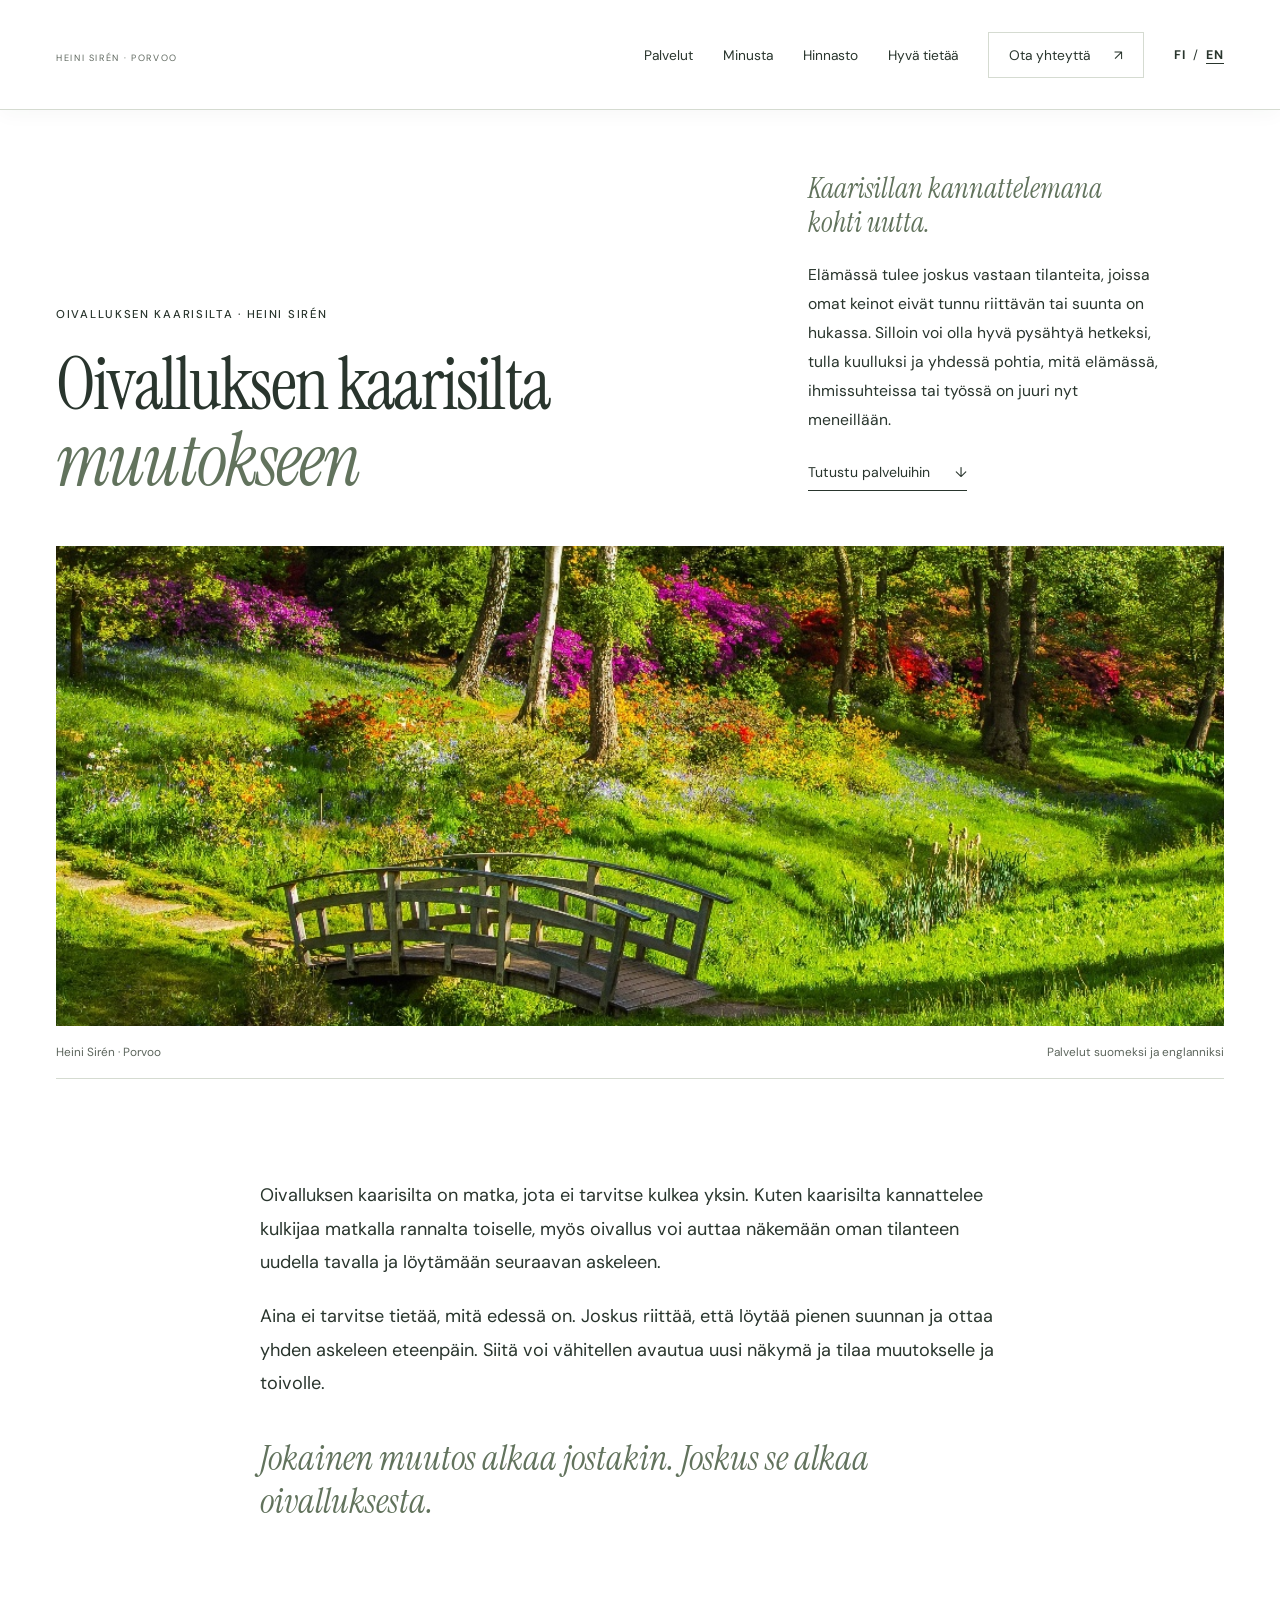
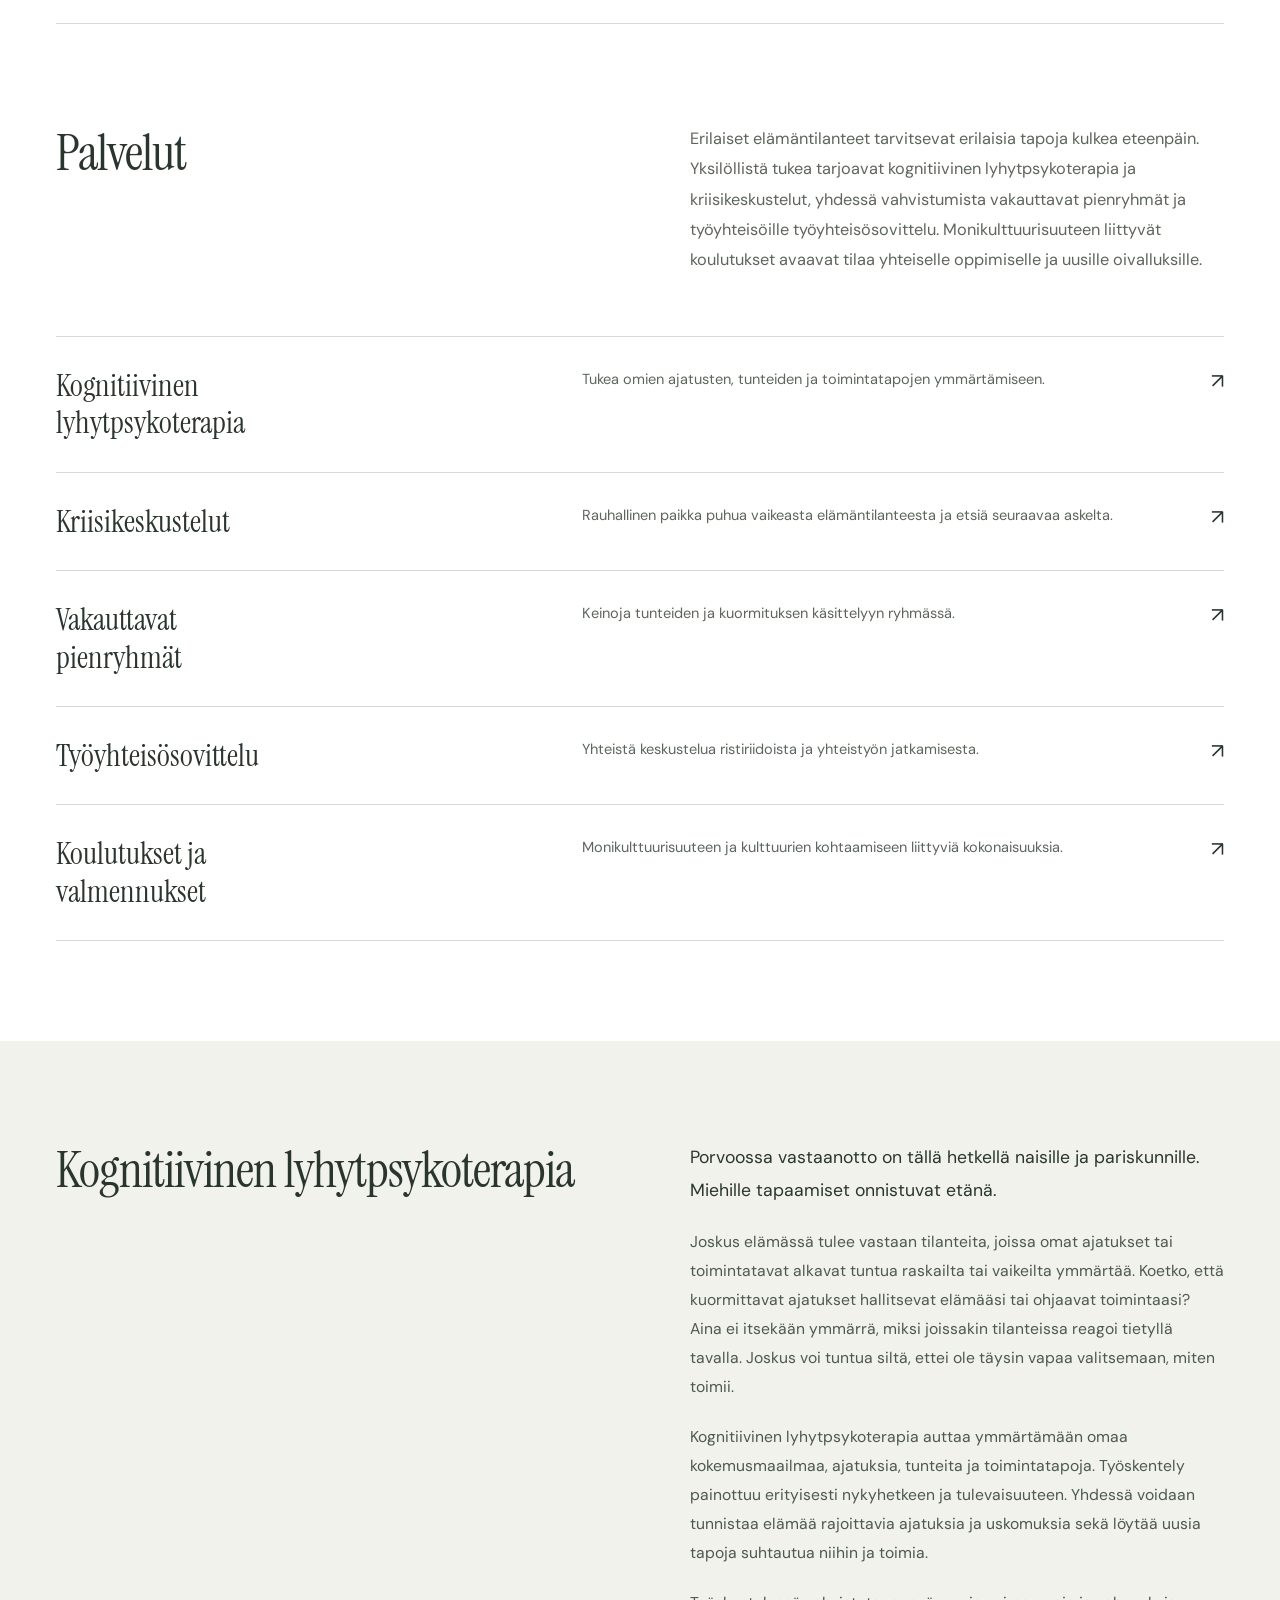
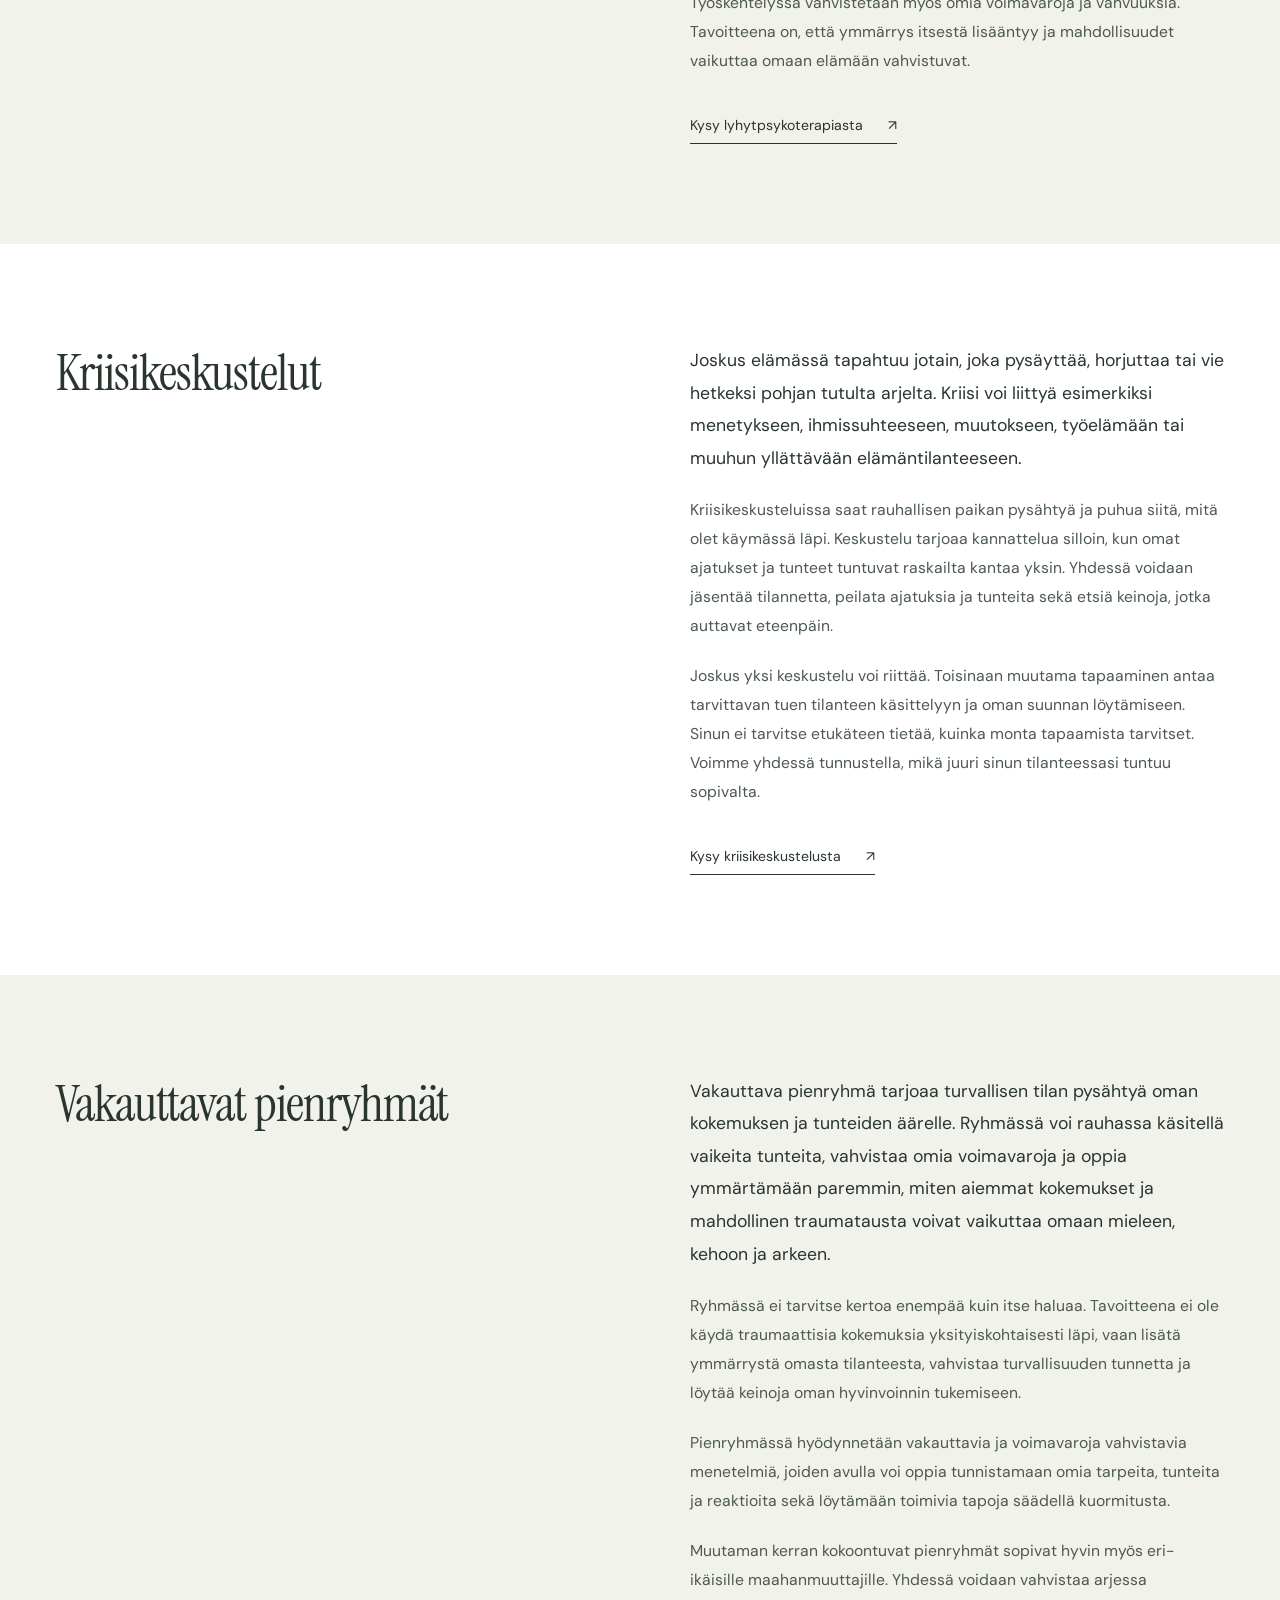
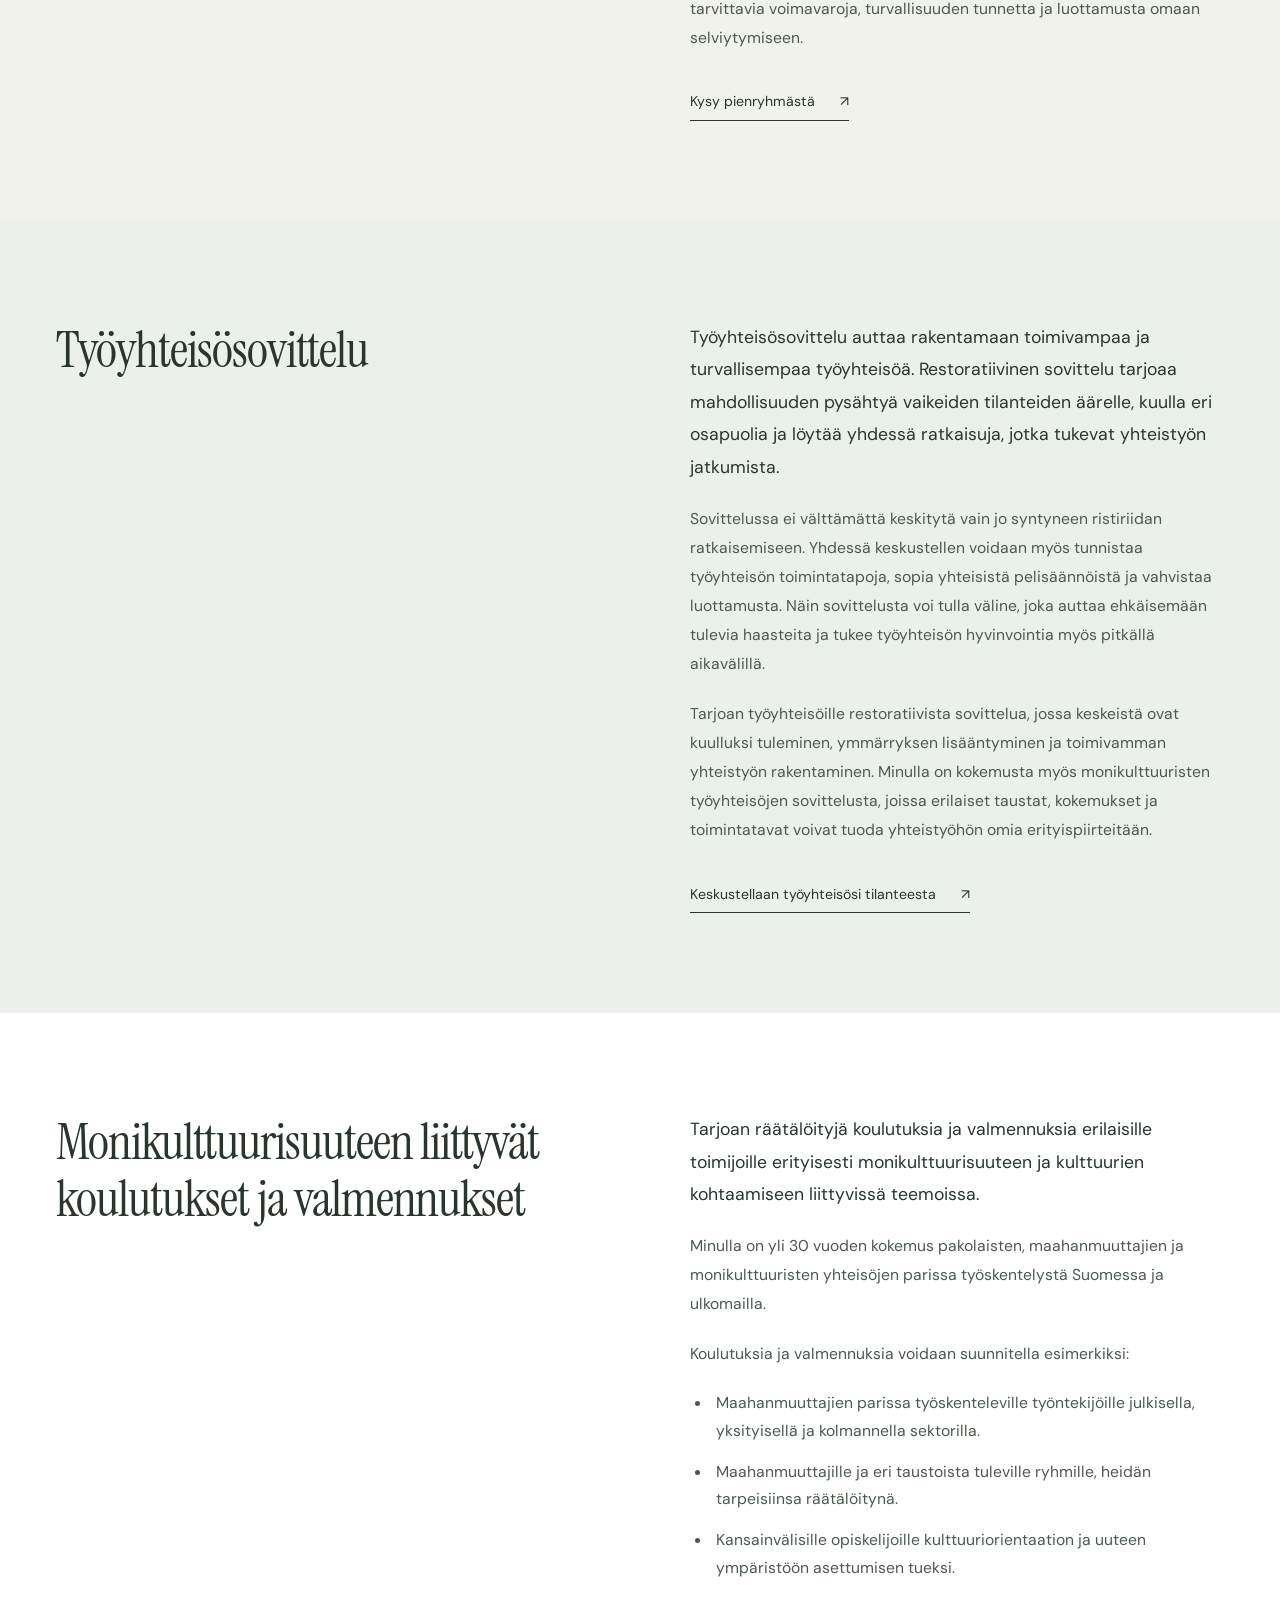
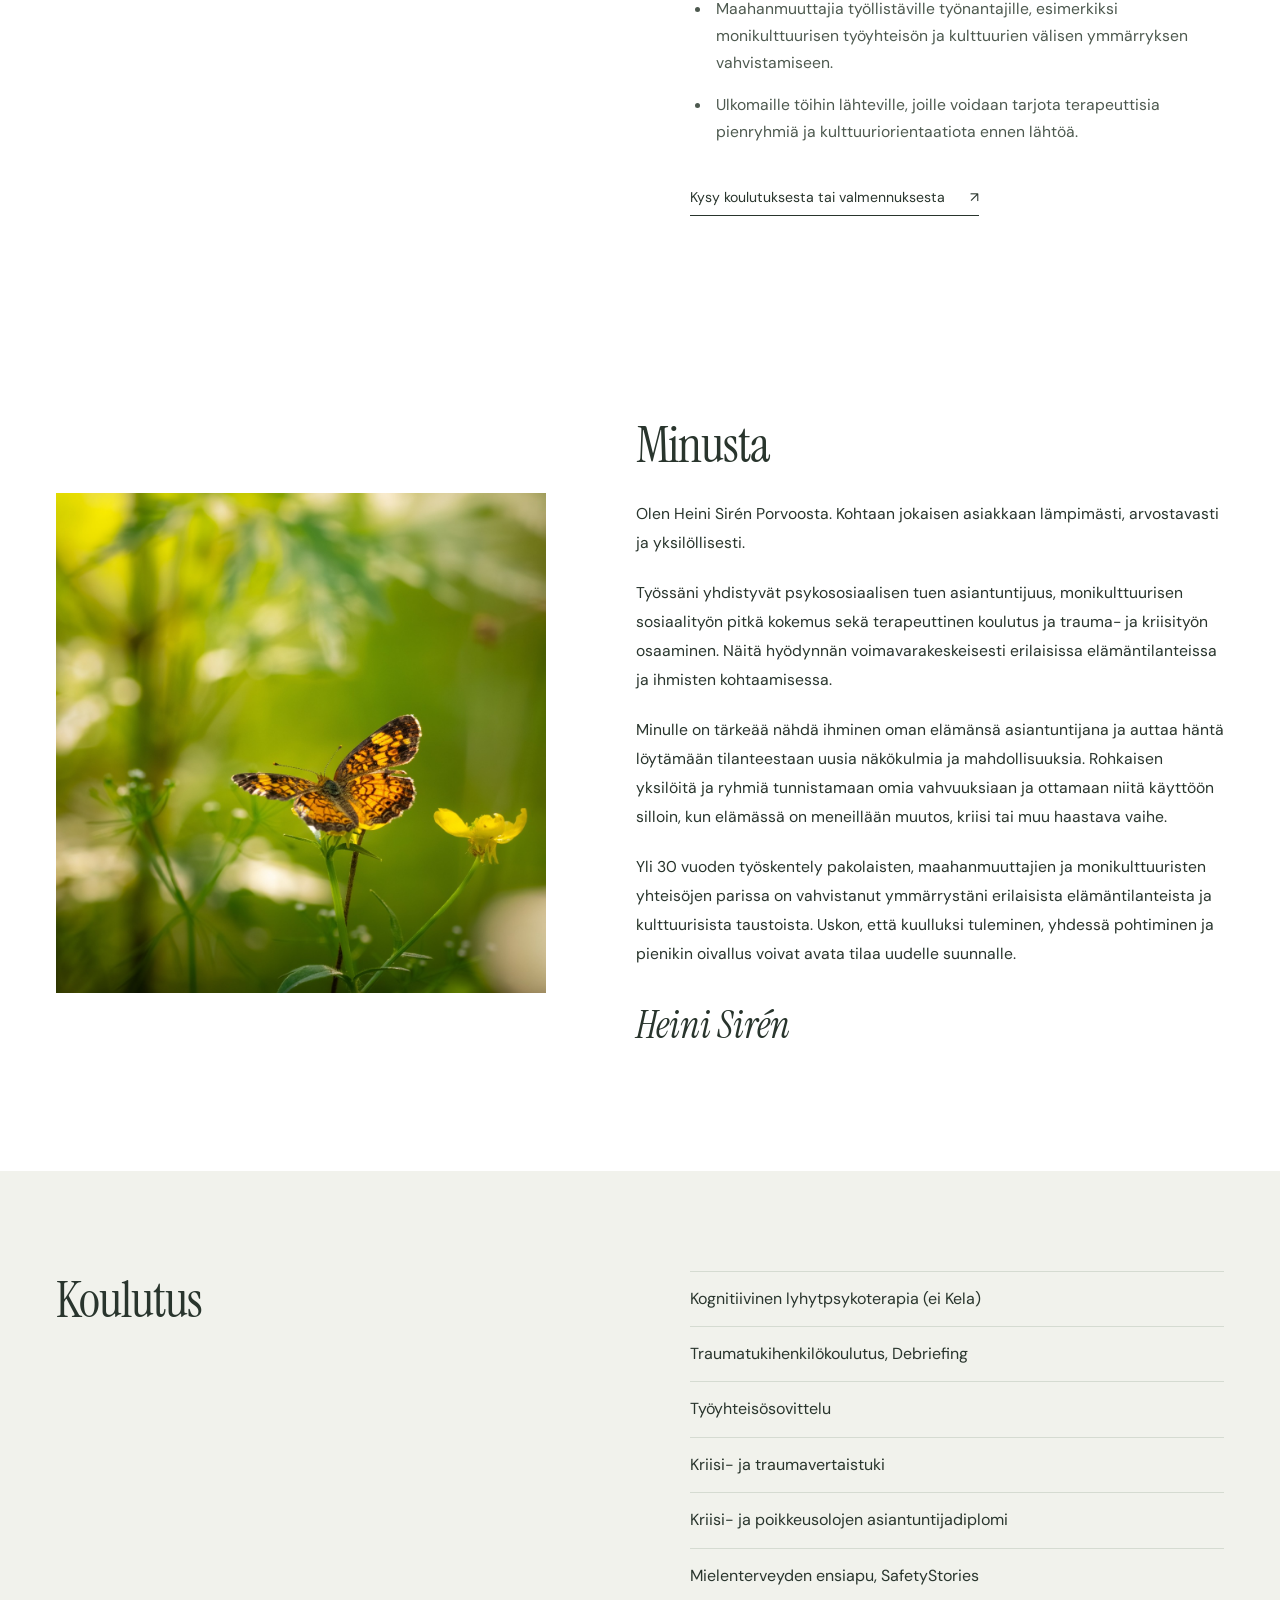
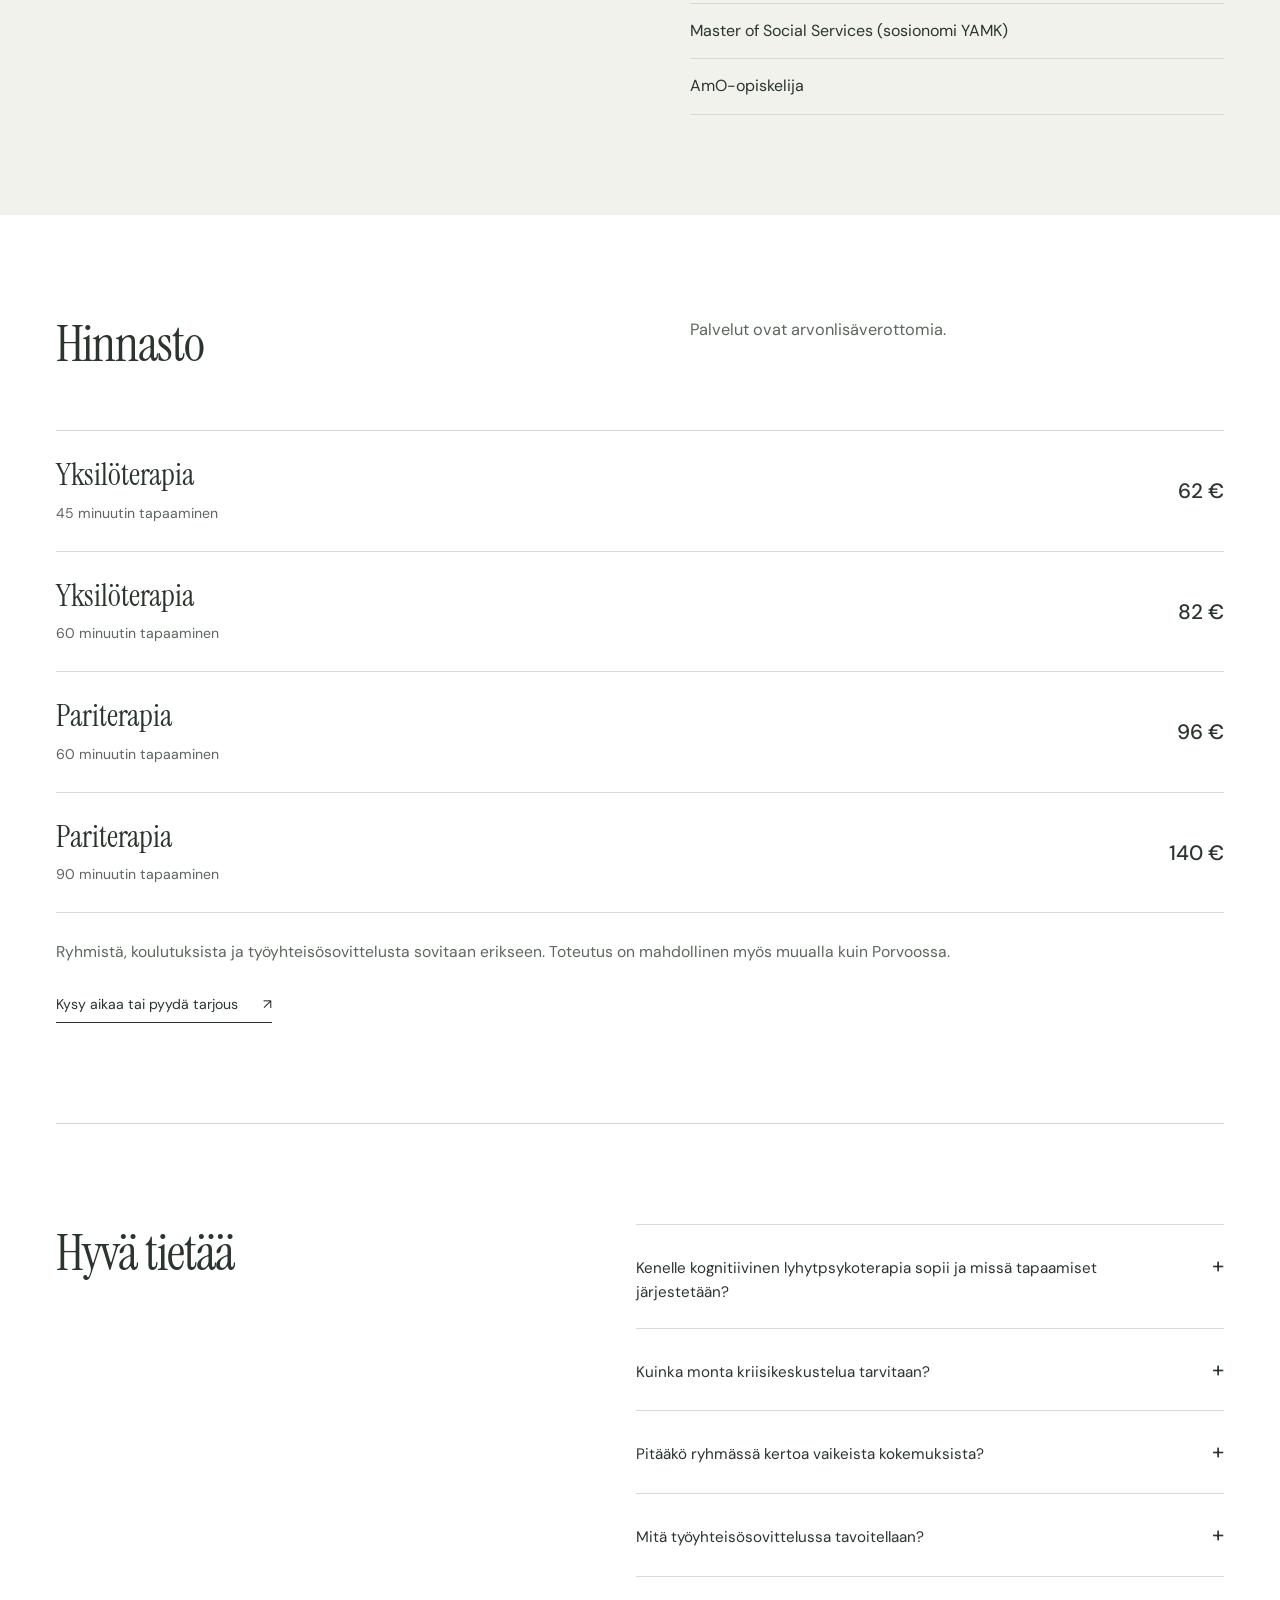
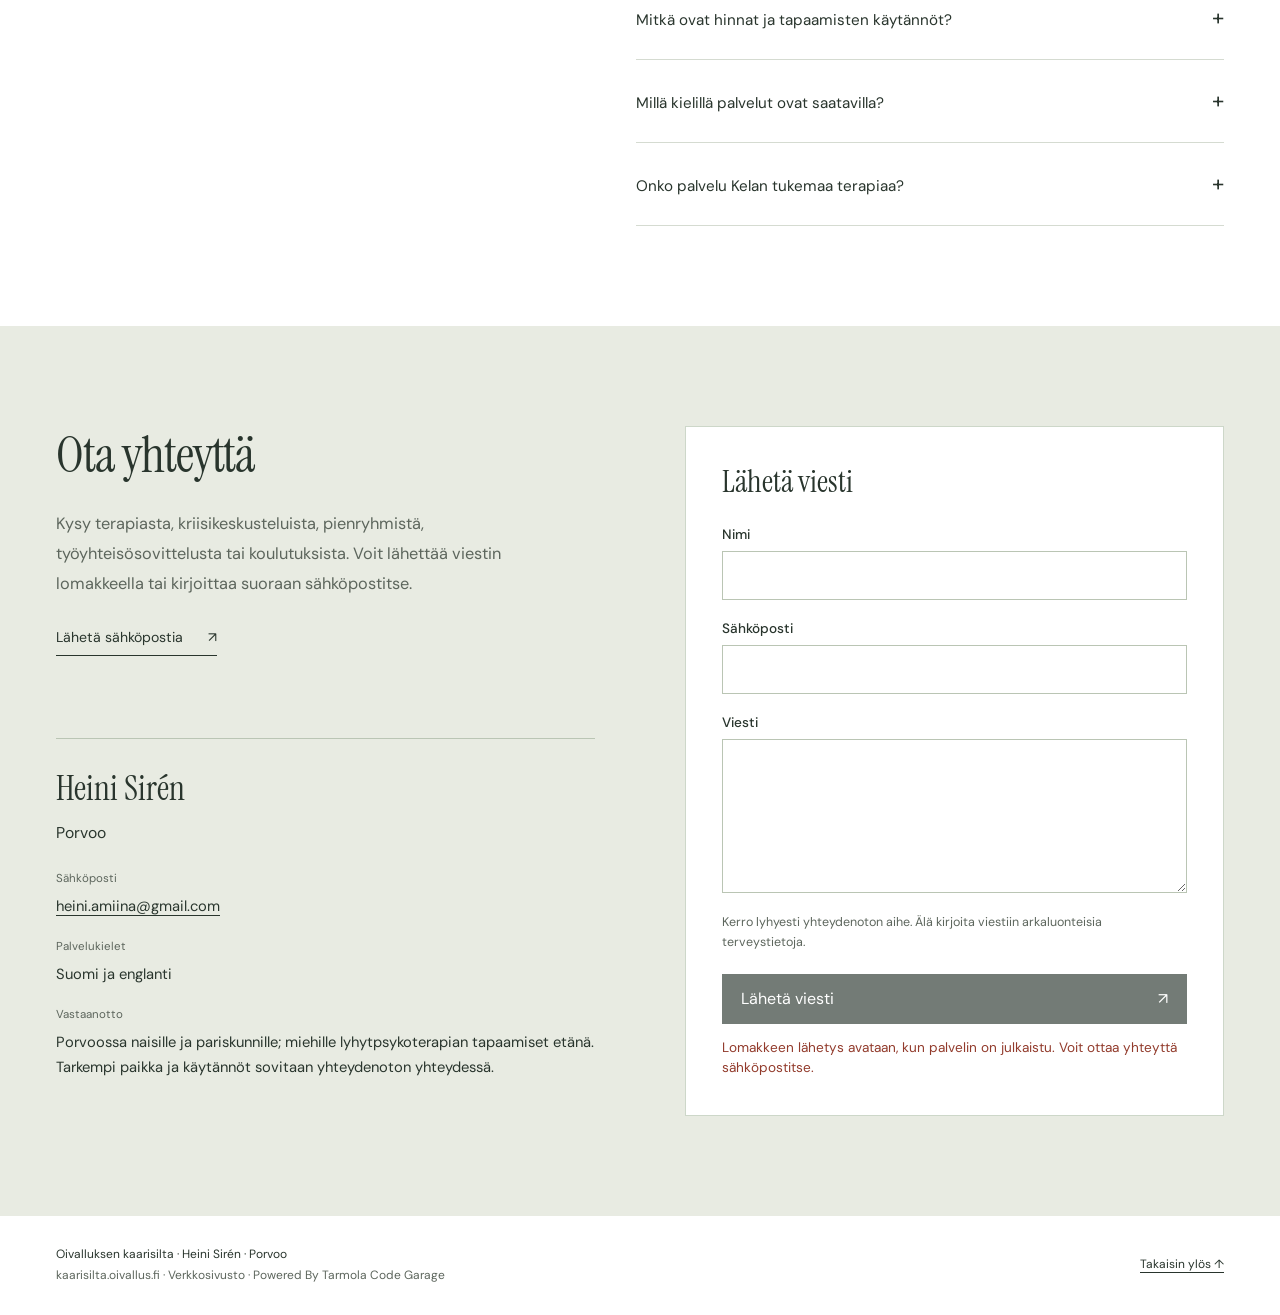
==== commit c406eb62: "Add English version and language switch to Heini site" ====
--- a/index.html
+++ b/index.html
@@ -6,18 +6,16 @@
   <meta name="robots" content="noindex, nofollow">
   <meta name="theme-color" content="#f8f8f3">
   <meta name="description" content="Oivalluksen kaarisilta muutokseen. Heini Sirén tarjoaa kognitiivista lyhytpsykoterapiaa, kriisikeskusteluja, vakauttavia pienryhmiä, työyhteisösovittelua ja monikulttuurisuuteen liittyviä koulutuksia.">
+  <link rel="alternate" hreflang="fi" href="https://kaarisilta.oivallus.fi/">
+  <link rel="alternate" hreflang="en" href="https://kaarisilta.oivallus.fi/en/">
   <title>Oivalluksen kaarisilta | Heini Sirén</title>
-  <link rel="stylesheet" href="tyyli.css?v=contact-1">
-  <script src="heini.js?v=contact-1" defer></script>
+  <link rel="stylesheet" href="tyyli.css?v=language-2">
+  <script src="heini.js?v=language-1" defer></script>
 </head>
 <body>
   <a class="skip" href="#sisalto">Siirry sisältöön</a>
-  <aside class="draft-bar" aria-label="Luonnoksen tiedot">
-    <span>Verkkosivuluonnos · Heini Sirén</span>
-  </aside>
   <header class="site-header wrap">
-    <a class="brand" href="index.html" aria-label="Oivalluksen kaarisilta, etusivu">Kaarisilta<small>HEINI SIRÉN · PORVOO</small></a>
-    <button class="menu-toggle" aria-expanded="false" aria-controls="paavalikko" hidden>Valikko</button>
+    <a class="brand" href="index.html" aria-label="Oivalluksen kaarisilta, etusivu"><small>HEINI SIRÉN · PORVOO</small></a>
     <nav id="paavalikko" aria-label="Päävalikko">
       <a href="#palvelut">Palvelut</a>
       <a href="#tyoskentely">Minusta</a>
@@ -25,6 +23,10 @@
       <a href="#kysymykset">Hyvä tietää</a>
       <a class="button outline" href="#yhteys">Ota yhteyttä <span aria-hidden="true">↗</span></a>
     </nav>
+    <div class="header-actions">
+      <div class="language-switch" aria-label="Kieli"><span aria-current="page">FI</span><span aria-hidden="true">/</span><a href="en/index.html" lang="en" hreflang="en" aria-label="In English">EN</a></div>
+      <button class="menu-toggle" aria-expanded="false" aria-controls="paavalikko" hidden>Valikko</button>
+    </div>
   </header>
   <main id="sisalto">
     <section class="hero wrap" aria-labelledby="paaotsikko">
@@ -151,12 +153,12 @@
     </section>
 
     <section class="section wrap" id="hinnasto" aria-labelledby="hinnasto-otsikko">
-      <div class="section-heading"><h2 id="hinnasto-otsikko">Hinnasto</h2><p class="lead">Tapaamisten hinnat sisältävät arvonlisäveron 25,5 %.</p></div>
+      <div class="section-heading"><h2 id="hinnasto-otsikko">Hinnasto</h2><p class="lead">Palvelut ovat arvonlisäverottomia.</p></div>
       <div class="price-list">
-        <div class="price-row"><div><h3>Yksilöterapia</h3><p>45 minuutin tapaaminen</p></div><strong>77,80 €</strong></div>
-        <div class="price-row"><div><h3>Yksilöterapia</h3><p>60 minuutin tapaaminen</p></div><strong>102,90 €</strong></div>
-        <div class="price-row"><div><h3>Pariterapia</h3><p>60 minuutin tapaaminen</p></div><strong>120,48 €</strong></div>
-        <div class="price-row"><div><h3>Pariterapia</h3><p>90 minuutin tapaaminen</p></div><strong>175,70 €</strong></div>
+        <div class="price-row"><div><h3>Yksilöterapia</h3><p>45 minuutin tapaaminen</p></div><strong>62 €</strong></div>
+        <div class="price-row"><div><h3>Yksilöterapia</h3><p>60 minuutin tapaaminen</p></div><strong>82 €</strong></div>
+        <div class="price-row"><div><h3>Pariterapia</h3><p>60 minuutin tapaaminen</p></div><strong>96 €</strong></div>
+        <div class="price-row"><div><h3>Pariterapia</h3><p>90 minuutin tapaaminen</p></div><strong>140 €</strong></div>
         <p class="price-note">Ryhmistä, koulutuksista ja työyhteisösovittelusta sovitaan erikseen. Toteutus on mahdollinen myös muualla kuin Porvoossa.</p>
         <a class="text-link" href="#yhteys">Kysy aikaa tai pyydä tarjous <span aria-hidden="true">↗</span></a>
       </div>
@@ -192,6 +194,6 @@
       </div>
     </section>
   </main>
-  <footer class="site-footer wrap"><p>Oivalluksen kaarisilta · Heini Sirén · Porvoo<br><span>kaarisilta-insights.fi · Verkkosivuluonnos · Powered By Tarmola Code Garage</span></p><a href="#sisalto">Takaisin ylös <span aria-hidden="true">↑</span></a></footer>
+  <footer class="site-footer wrap"><p>Oivalluksen kaarisilta · Heini Sirén · Porvoo<br><span>kaarisilta.oivallus.fi · Verkkosivusto · Powered By Tarmola Code Garage</span></p><a href="#sisalto">Takaisin ylös <span aria-hidden="true">↑</span></a></footer>
 </body>
 </html>
--- a/tyyli.css
+++ b/tyyli.css
@@ -24,7 +24,14 @@
 .site-header.wrap { position:sticky; top:0; z-index:20; width:100%; padding-inline:max(56px, calc((100% - 1240px) / 2)); background:var(--paper); box-shadow:0 5px 18px #29352d08; }
 .brand { font-size:1.35rem; letter-spacing:.08em; white-space:nowrap; }
 .brand small { display:block; font-size:.57rem; letter-spacing:.18em; margin-top:7px; color:var(--muted); }
-.site-header nav { display:flex; align-items:center; gap:30px; font-size:.86rem; }
+.site-header nav { display:flex; align-items:center; gap:30px; margin-left:auto; font-size:.86rem; }
+.header-actions { display:flex; align-items:center; gap:18px; }
+.language-switch { display:flex; align-items:center; gap:7px; white-space:nowrap; font-size:.78rem; letter-spacing:.08em; }
+.language-switch [aria-current="page"] { font-weight:700; }
+.language-switch a { color:var(--muted); }
+.language-switch a:hover { color:var(--ink); text-decoration:underline; text-underline-offset:4px; }
+.language-switch a[lang="en"] { margin:-7px -8px; padding:7px 8px; border-radius:999px; color:var(--ink); font-weight:700; text-decoration:underline; text-underline-offset:4px; animation:language-hint 2.4s ease-in-out .6s 2; }
+@keyframes language-hint { 0%, 100% { background:transparent; box-shadow:0 0 0 0 #62735d00; } 35% { background:#e8eee5; box-shadow:0 0 0 5px #62735d20; } }
 .site-header nav>a:not(.button):hover { text-decoration:underline; text-underline-offset:6px; }
 .button { display:inline-flex; justify-content:center; align-items:center; gap:24px; padding:13px 20px; border:1px solid var(--line); min-height:46px; }
 .button:hover { background:#f0f2ec; }
@@ -114,7 +121,7 @@
   .site-header.wrap { padding-inline:20px; }
   .wrap { width:calc(100% - 40px); }
   .site-header { flex-wrap:wrap; padding-block:22px; min-height:90px; gap:20px; }
-  .site-header nav { width:100%; flex-wrap:wrap; gap:18px; }
+  .site-header nav { width:100%; flex-wrap:wrap; gap:18px; margin-left:0; }
   .js .menu-toggle { display:block; }
   .js .site-header nav { display:none; }
   .js .site-header nav.open { position:absolute; top:100%; left:0; right:0; display:flex; flex-direction:column; align-items:stretch; flex-wrap:nowrap; gap:8px; padding:12px 20px 20px; background:var(--paper); border-bottom:1px solid var(--line); box-shadow:0 10px 18px #29352d12; max-height:calc(100dvh - var(--header-height, 90px)); overflow-y:auto; }
@@ -148,7 +155,7 @@
   .hero-caption span:last-child { text-align:right; max-width:150px; }
   .site-footer { flex-direction:column; align-items:start; gap:15px; }
 }
-@media (prefers-reduced-motion:reduce) { html { scroll-behavior:auto; } }
+@media (prefers-reduced-motion:reduce) { html { scroll-behavior:auto; } .language-switch a[lang="en"] { animation:none; } }
 
 /* Esittely, koulutus ja hinnasto */
 .education-list { list-style:none; padding:0; margin:0; }
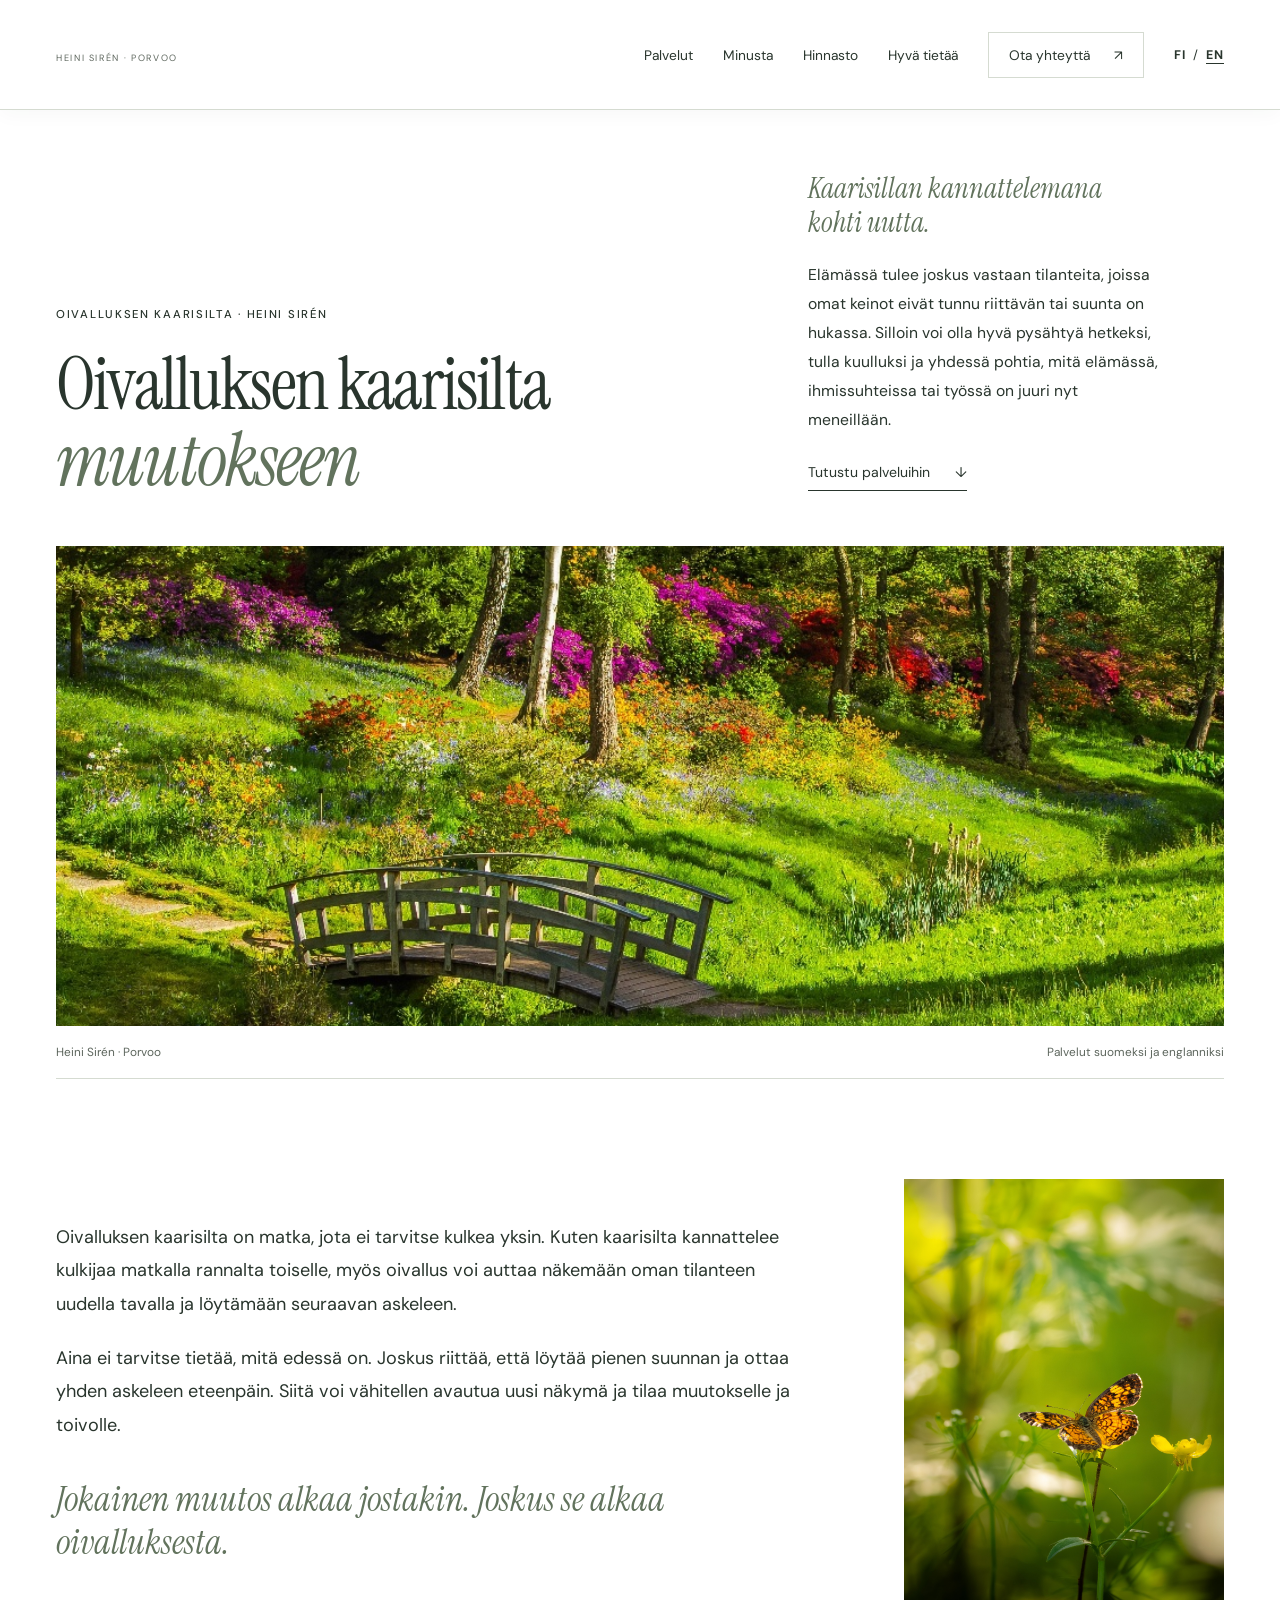
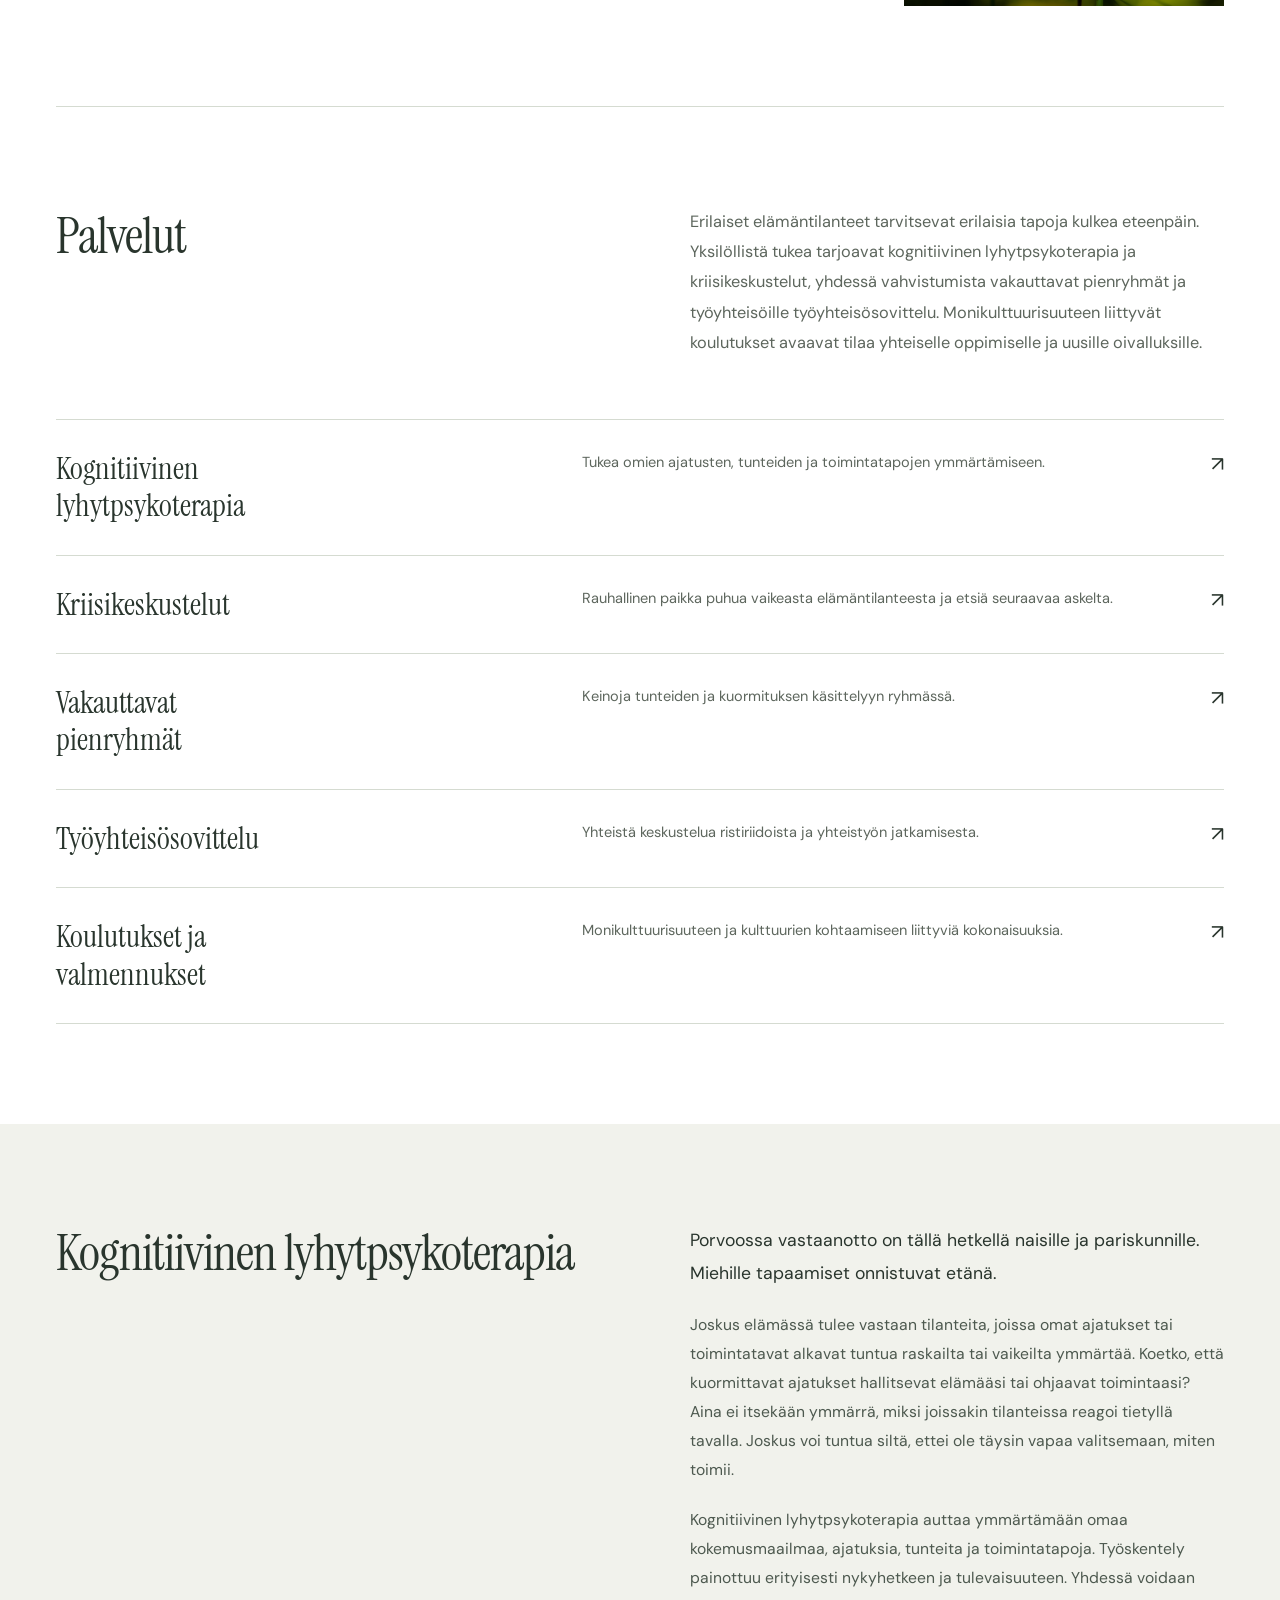
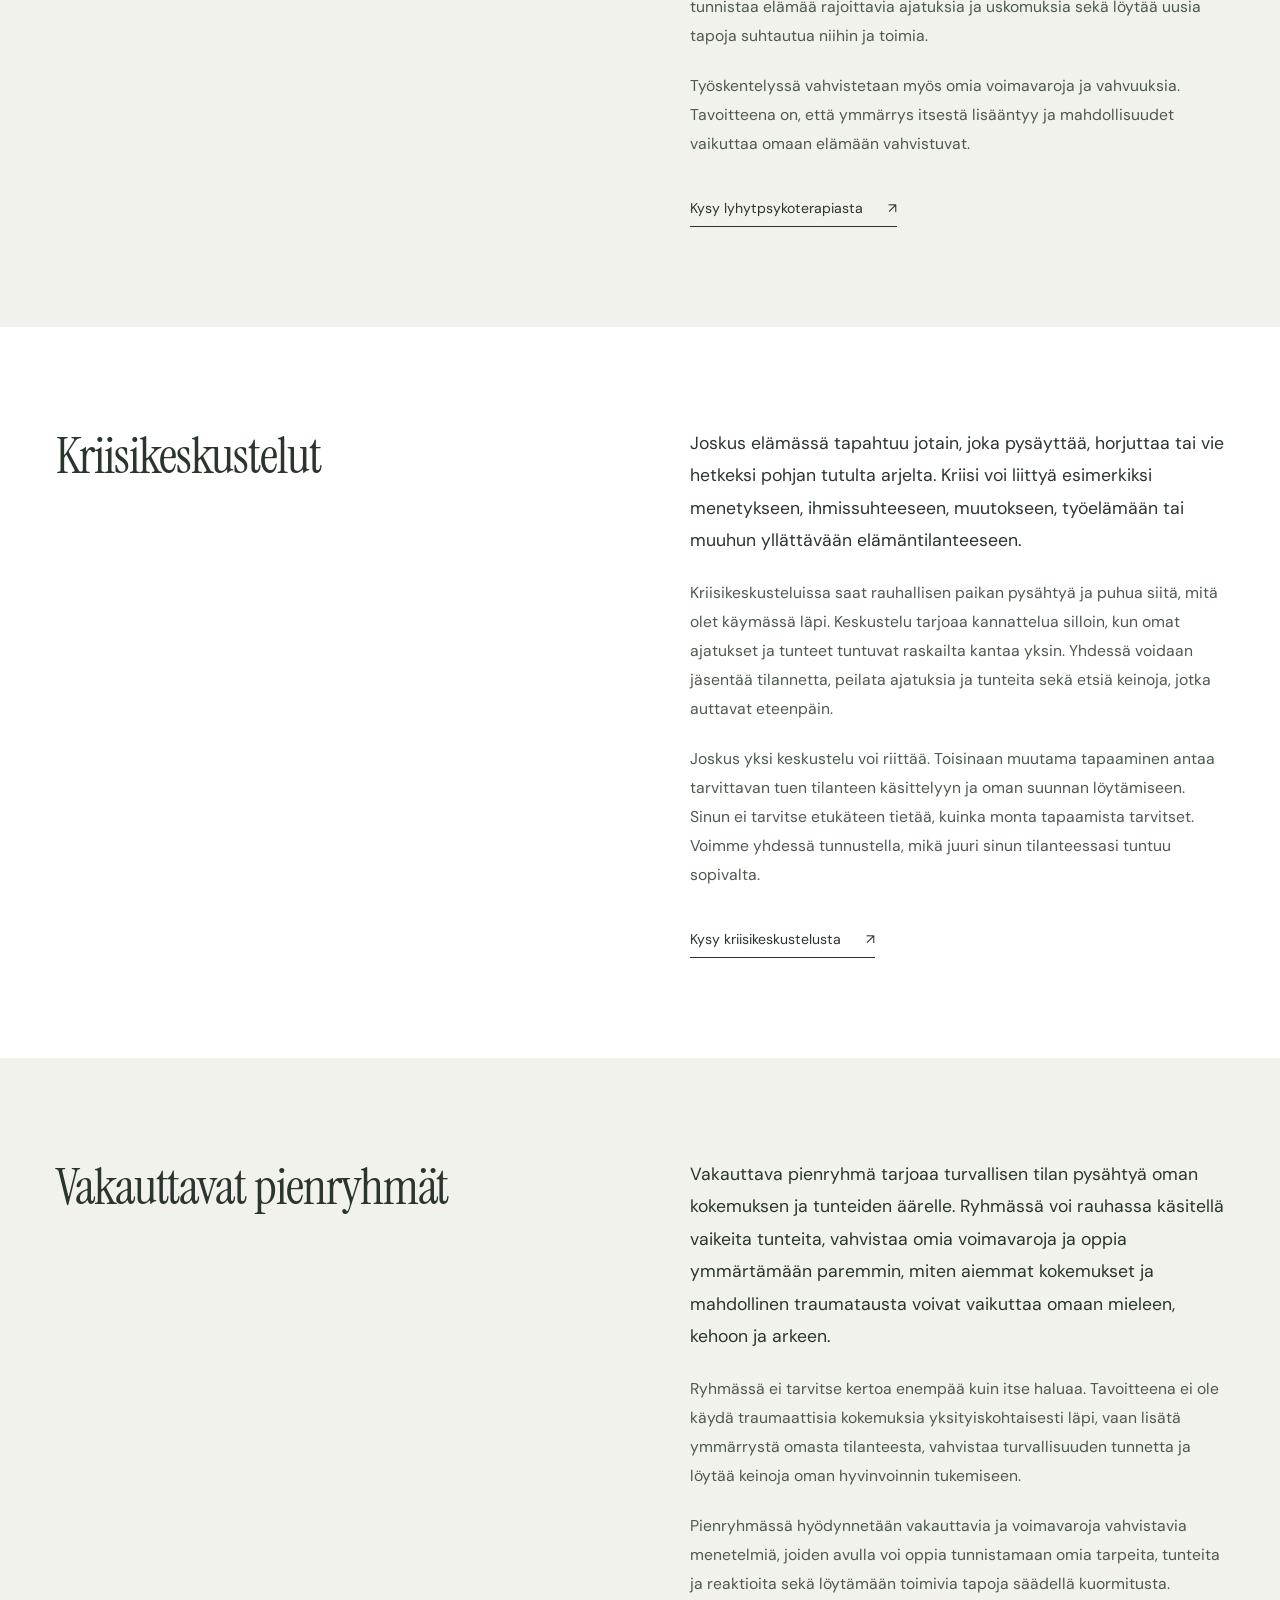
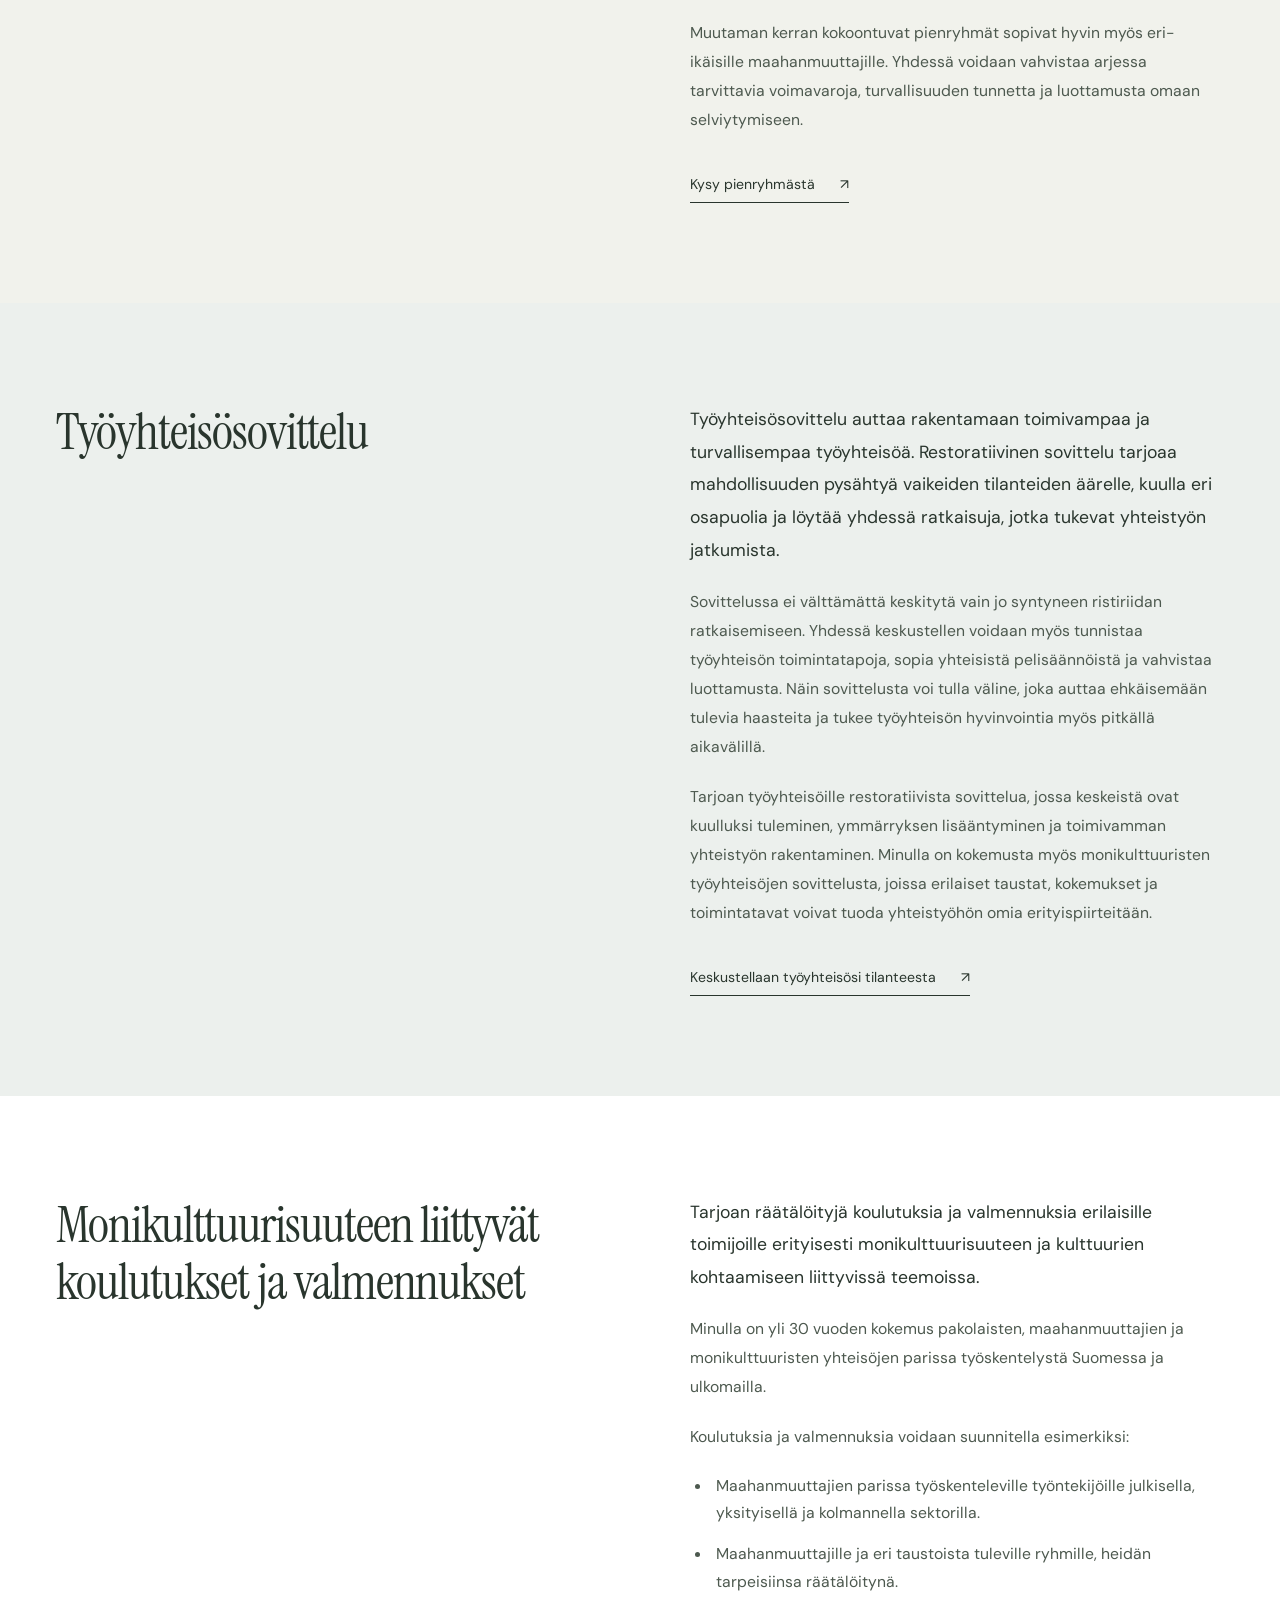
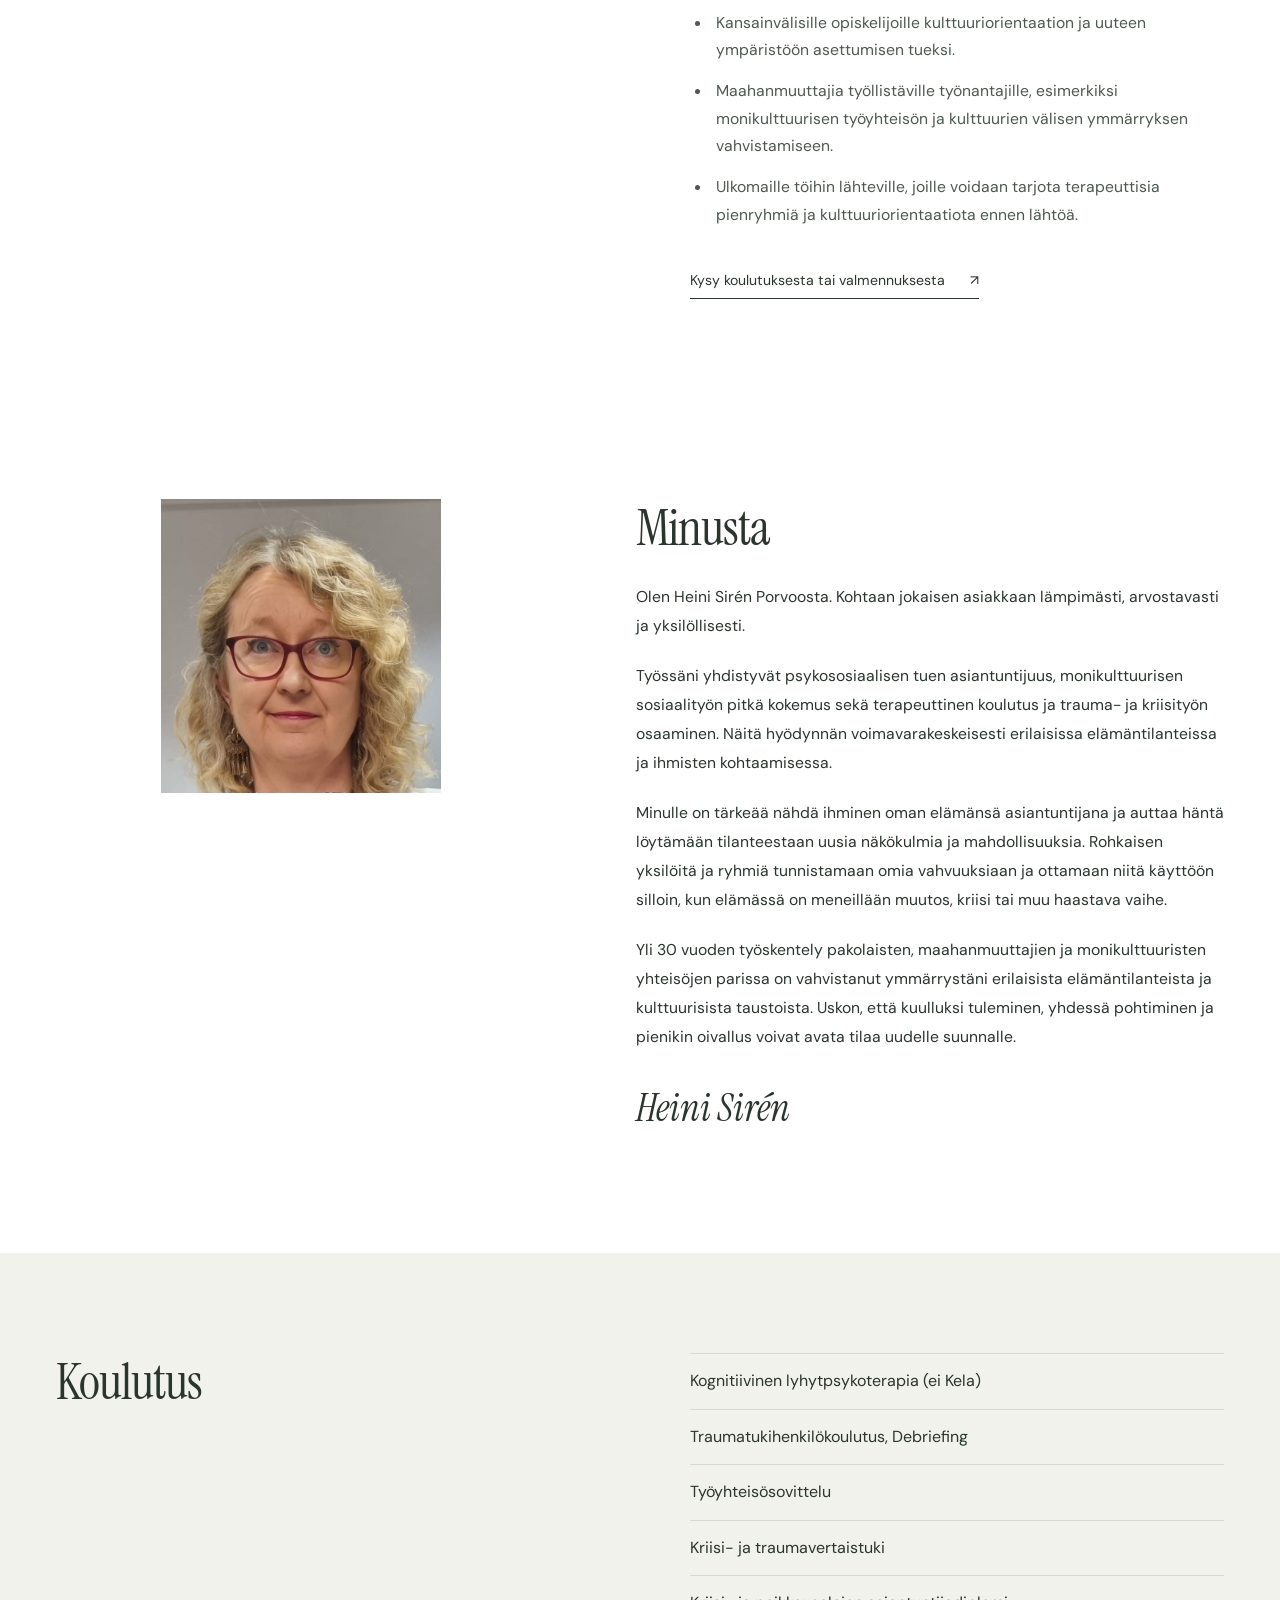
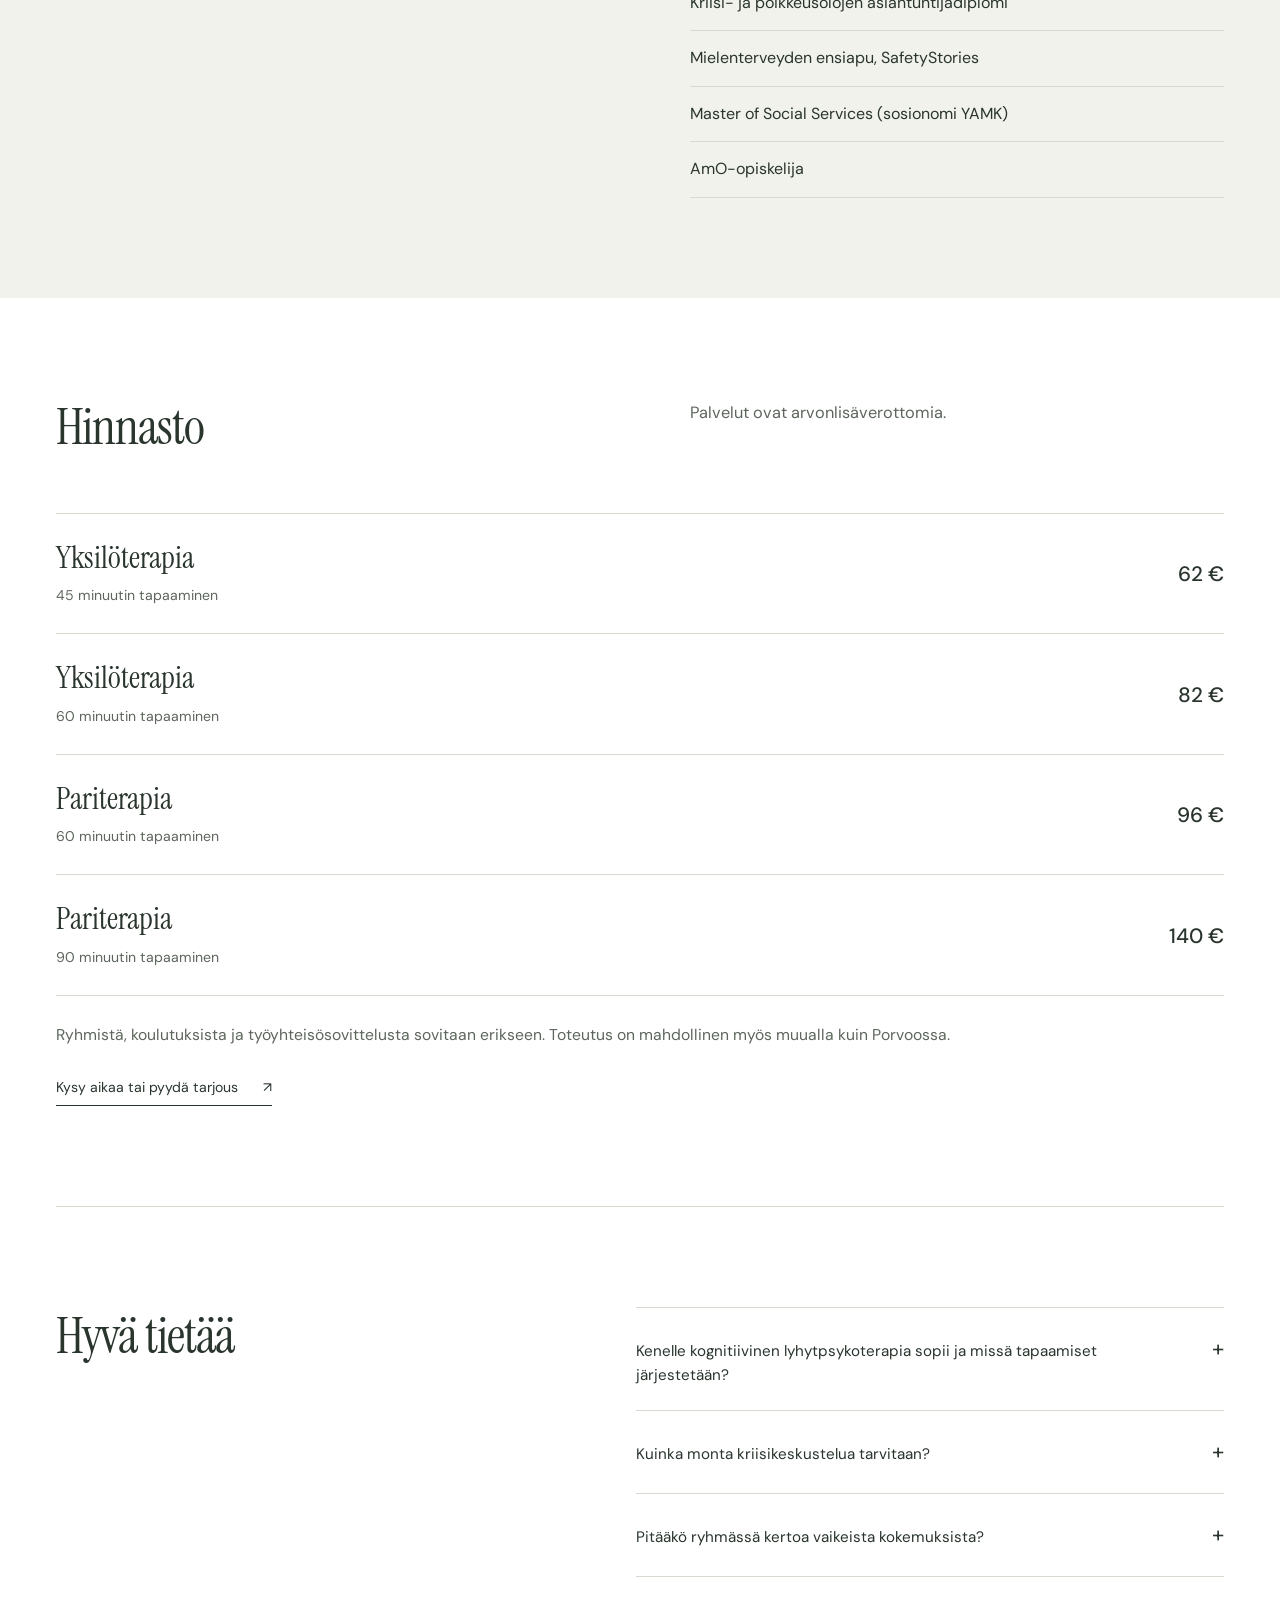
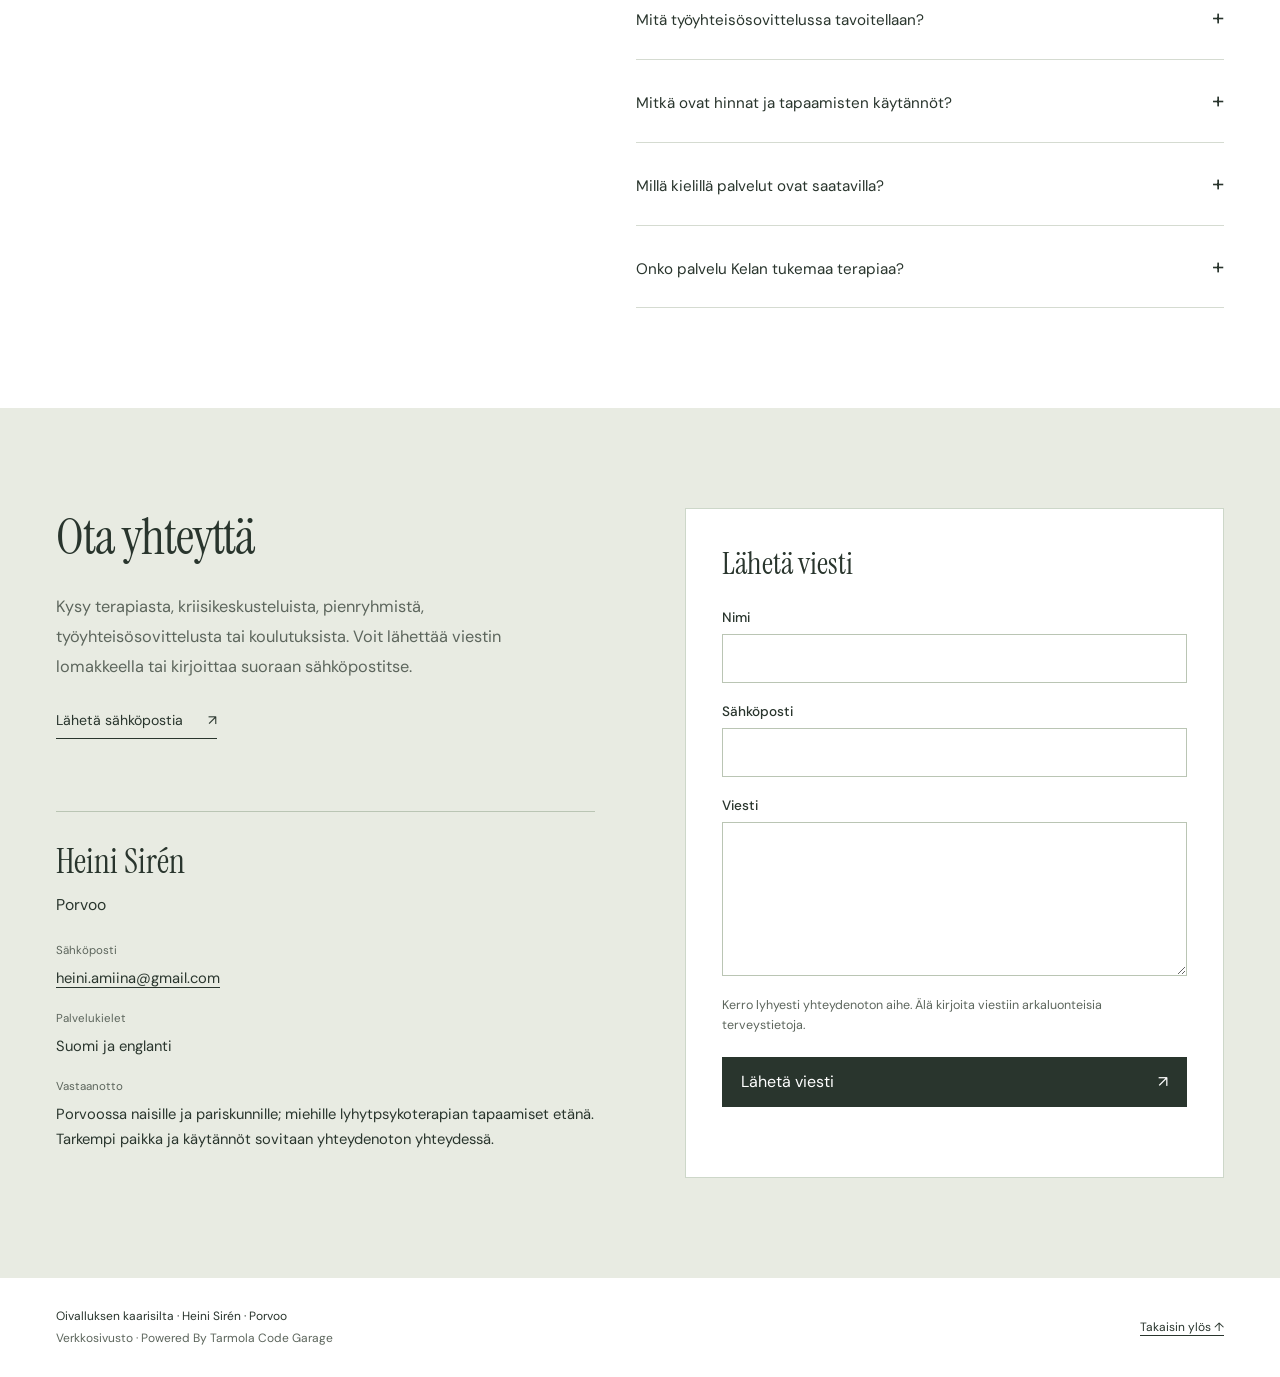
==== commit 32850901: "Julkaise Heinin sivun kuvat ja toimiva lomake" ====
--- a/index.html
+++ b/index.html
@@ -6,11 +6,11 @@
   <meta name="robots" content="noindex, nofollow">
   <meta name="theme-color" content="#f8f8f3">
   <meta name="description" content="Oivalluksen kaarisilta muutokseen. Heini Sirén tarjoaa kognitiivista lyhytpsykoterapiaa, kriisikeskusteluja, vakauttavia pienryhmiä, työyhteisösovittelua ja monikulttuurisuuteen liittyviä koulutuksia.">
-  <link rel="alternate" hreflang="fi" href="https://kaarisilta.oivallus.fi/">
-  <link rel="alternate" hreflang="en" href="https://kaarisilta.oivallus.fi/en/">
+  <link rel="alternate" hreflang="fi" href="https://heini.onrender.com/">
+  <link rel="alternate" hreflang="en" href="https://heini.onrender.com/en/">
   <title>Oivalluksen kaarisilta | Heini Sirén</title>
-  <link rel="stylesheet" href="tyyli.css?v=language-2">
-  <script src="heini.js?v=language-1" defer></script>
+  <link rel="stylesheet" href="tyyli.css?v=images-2">
+  <script src="heini.js?v=contact-1" defer></script>
 </head>
 <body>
   <a class="skip" href="#sisalto">Siirry sisältöön</a>
@@ -48,10 +48,13 @@
     </section>
 
     <section class="section wrap opening-story" aria-label="Oivalluksen kaarisilta">
-      <div class="story-copy">
-        <p>Oivalluksen kaarisilta on matka, jota ei tarvitse kulkea yksin. Kuten kaarisilta kannattelee kulkijaa matkalla rannalta toiselle, myös oivallus voi auttaa näkemään oman tilanteen uudella tavalla ja löytämään seuraavan askeleen.</p>
-        <p>Aina ei tarvitse tietää, mitä edessä on. Joskus riittää, että löytää pienen suunnan ja ottaa yhden askeleen eteenpäin. Siitä voi vähitellen avautua uusi näkymä ja tilaa muutokselle ja toivolle.</p>
-        <p class="story-ending">Jokainen muutos alkaa jostakin. Joskus se alkaa oivalluksesta.</p>
+      <div class="story-grid">
+        <div class="story-copy">
+          <p>Oivalluksen kaarisilta on matka, jota ei tarvitse kulkea yksin. Kuten kaarisilta kannattelee kulkijaa matkalla rannalta toiselle, myös oivallus voi auttaa näkemään oman tilanteen uudella tavalla ja löytämään seuraavan askeleen.</p>
+          <p>Aina ei tarvitse tietää, mitä edessä on. Joskus riittää, että löytää pienen suunnan ja ottaa yhden askeleen eteenpäin. Siitä voi vähitellen avautua uusi näkymä ja tilaa muutokselle ja toivolle.</p>
+          <p class="story-ending">Jokainen muutos alkaa jostakin. Joskus se alkaa oivalluksesta.</p>
+        </div>
+        <figure class="story-image"><img src="perhonen.jpg" alt="Kirjava perhonen kukkien keskellä" width="1200" height="1600" loading="lazy"></figure>
       </div>
     </section>
 
@@ -140,7 +143,7 @@
 
     <section class="section wrap" id="tyoskentely" aria-labelledby="tyoskentely-otsikko">
       <div class="about-grid">
-        <figure class="room-image"><img src="perhonen.jpg" alt="Kirjava perhonen kukkien keskellä" width="1200" height="1600" loading="lazy"></figure>
+        <figure class="portrait-image"><img src="HeiniOmakuva.jpg" alt="Heini Sirén" width="1524" height="1600" loading="lazy"></figure>
         <div><h2 id="tyoskentely-otsikko">Minusta</h2><p>Olen Heini Sirén Porvoosta. Kohtaan jokaisen asiakkaan lämpimästi, arvostavasti ja yksilöllisesti.</p><p>Työssäni yhdistyvät psykososiaalisen tuen asiantuntijuus, monikulttuurisen sosiaalityön pitkä kokemus sekä terapeuttinen koulutus ja trauma- ja kriisityön osaaminen. Näitä hyödynnän voimavarakeskeisesti erilaisissa elämäntilanteissa ja ihmisten kohtaamisessa.</p><p>Minulle on tärkeää nähdä ihminen oman elämänsä asiantuntijana ja auttaa häntä löytämään tilanteestaan uusia näkökulmia ja mahdollisuuksia. Rohkaisen yksilöitä ja ryhmiä tunnistamaan omia vahvuuksiaan ja ottamaan niitä käyttöön silloin, kun elämässä on meneillään muutos, kriisi tai muu haastava vaihe.</p><p>Yli 30 vuoden työskentely pakolaisten, maahanmuuttajien ja monikulttuuristen yhteisöjen parissa on vahvistanut ymmärrystäni erilaisista elämäntilanteista ja kulttuurisista taustoista. Uskon, että kuulluksi tuleminen, yhdessä pohtiminen ja pienikin oivallus voivat avata tilaa uudelle suunnalle.</p><p class="signature">Heini Sirén</p></div>
       </div>
     </section>
@@ -180,7 +183,7 @@
     <section class="contact section" id="yhteys" aria-labelledby="yhteys-otsikko">
       <div class="wrap contact-grid">
         <div class="contact-intro"><h2 id="yhteys-otsikko">Ota yhteyttä</h2><p class="lead">Kysy terapiasta, kriisikeskusteluista, pienryhmistä, työyhteisösovittelusta tai koulutuksista. Voit lähettää viestin lomakkeella tai kirjoittaa suoraan sähköpostitse.</p><a class="text-link" href="mailto:heini.amiina@gmail.com">Lähetä sähköpostia <span aria-hidden="true">↗</span></a></div>
-        <form class="contact-form" id="yhteydenottolomake" action="http://127.0.0.1:5000/contact" method="post" aria-label="Yhteydenottolomake">
+        <form class="contact-form" id="yhteydenottolomake" action="https://tcg-lomakeapi.onrender.com/contact" method="post" aria-label="Yhteydenottolomake">
           <h3>Lähetä viesti</h3>
           <div class="form-field"><label for="contact-name">Nimi</label><input id="contact-name" name="name" type="text" autocomplete="name" maxlength="120" required></div>
           <div class="form-field"><label for="contact-email">Sähköposti</label><input id="contact-email" name="email" type="email" autocomplete="email" maxlength="254" required></div>
@@ -194,6 +197,6 @@
       </div>
     </section>
   </main>
-  <footer class="site-footer wrap"><p>Oivalluksen kaarisilta · Heini Sirén · Porvoo<br><span>kaarisilta.oivallus.fi · Verkkosivusto · Powered By Tarmola Code Garage</span></p><a href="#sisalto">Takaisin ylös <span aria-hidden="true">↑</span></a></footer>
+  <footer class="site-footer wrap"><p>Oivalluksen kaarisilta · Heini Sirén · Porvoo<br><span>Verkkosivusto · Powered By Tarmola Code Garage</span></p><a href="#sisalto">Takaisin ylös <span aria-hidden="true">↑</span></a></footer>
 </body>
 </html>
--- a/tyyli.css
+++ b/tyyli.css
@@ -49,7 +49,10 @@
 .landscape img { height:480px; object-position:50% 75%; }
 .hero-caption { display:flex; justify-content:space-between; gap:20px; padding:18px 0; color:var(--muted); font-size:.74rem; border-bottom:1px solid var(--line); }
 .opening-story { padding-block:82px 100px; border-bottom:1px solid var(--line); }
-.story-copy { width:min(760px,100%); margin-inline:auto; }
+.story-grid { display:grid; grid-template-columns:minmax(0,1fr) minmax(220px,320px); align-items:center; gap:clamp(35px,5vw,70px); }
+.story-image { width:100%; justify-self:end; }
+.story-image img { height:auto; }
+.story-copy { max-width:760px; }
 .story-copy p { font-size:1.13rem; line-height:1.85; }
 .story-copy .story-ending { margin:36px 0 0; font:italic clamp(1.8rem,2.7vw,2.5rem)/1.25 var(--serif); color:#62735d; }
 .section { padding-block:100px; }
@@ -72,7 +75,8 @@
 .audience-list li { padding-left:.3rem; margin-bottom:.85rem; font-size:.98rem; line-height:1.75; }
 .prose .text-link { margin-top:12px; }
 .about-grid { display:grid; grid-template-columns:1fr 1.2fr; align-items:center; gap:90px; }
-.room-image img { height:500px; }
+.portrait-image { width:min(100%,280px); justify-self:center; align-self:start; }
+.portrait-image img { height:auto; }
 .signature { font:italic 2.4rem var(--serif); margin-top:32px; }
 .faq-section { display:grid; grid-template-columns:1fr 1.2fr; gap:90px; border-top:1px solid var(--line); }
 .faq-list { border-top:1px solid var(--line); }
@@ -131,6 +135,8 @@
   .hero-intro { max-width:520px; }
   .landscape img { height:310px; object-position:35% 75%; }
   .opening-story { padding-block:65px; }
+  .story-grid { grid-template-columns:1fr; gap:30px; }
+  .story-image { width:min(62%,230px); }
   .story-copy p { font-size:1rem; }
   .section { padding-block:65px; }
   .section-heading,.detail-grid,.about-grid,.faq-section,.contact-grid { grid-template-columns:1fr; gap:25px; }
@@ -138,8 +144,7 @@
   .service-row { grid-template-columns:1fr 24px; gap:15px; }
   .service-row p { grid-column:1; }
   .row-arrow { grid-column:2; grid-row:1; }
-  .room-image { max-width:520px; }
-  .room-image img { height:370px; }
+  .portrait-image { width:min(70%,240px); }
   .contact-form,.contact-details { grid-column:1; grid-row:auto; }
   .contact-form { padding:26px 20px; }
   .contact-details { padding-top:30px; }
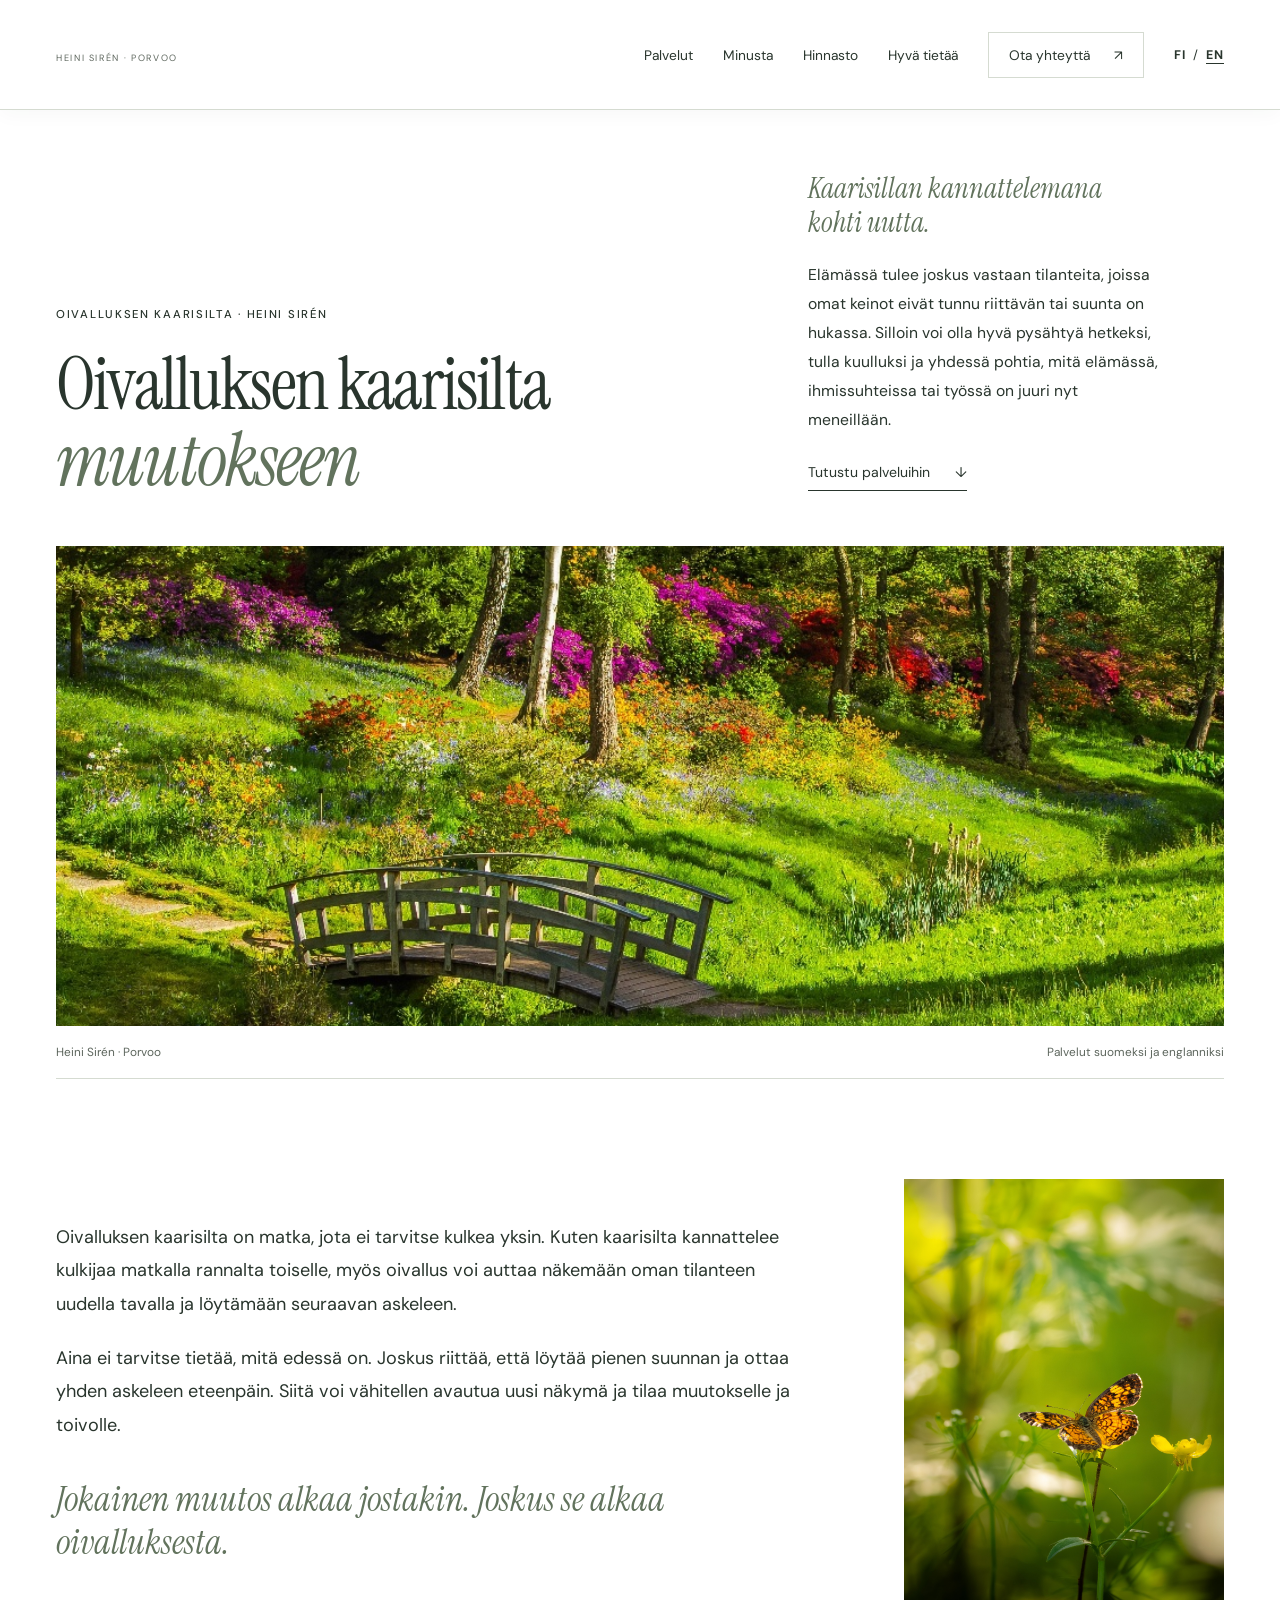
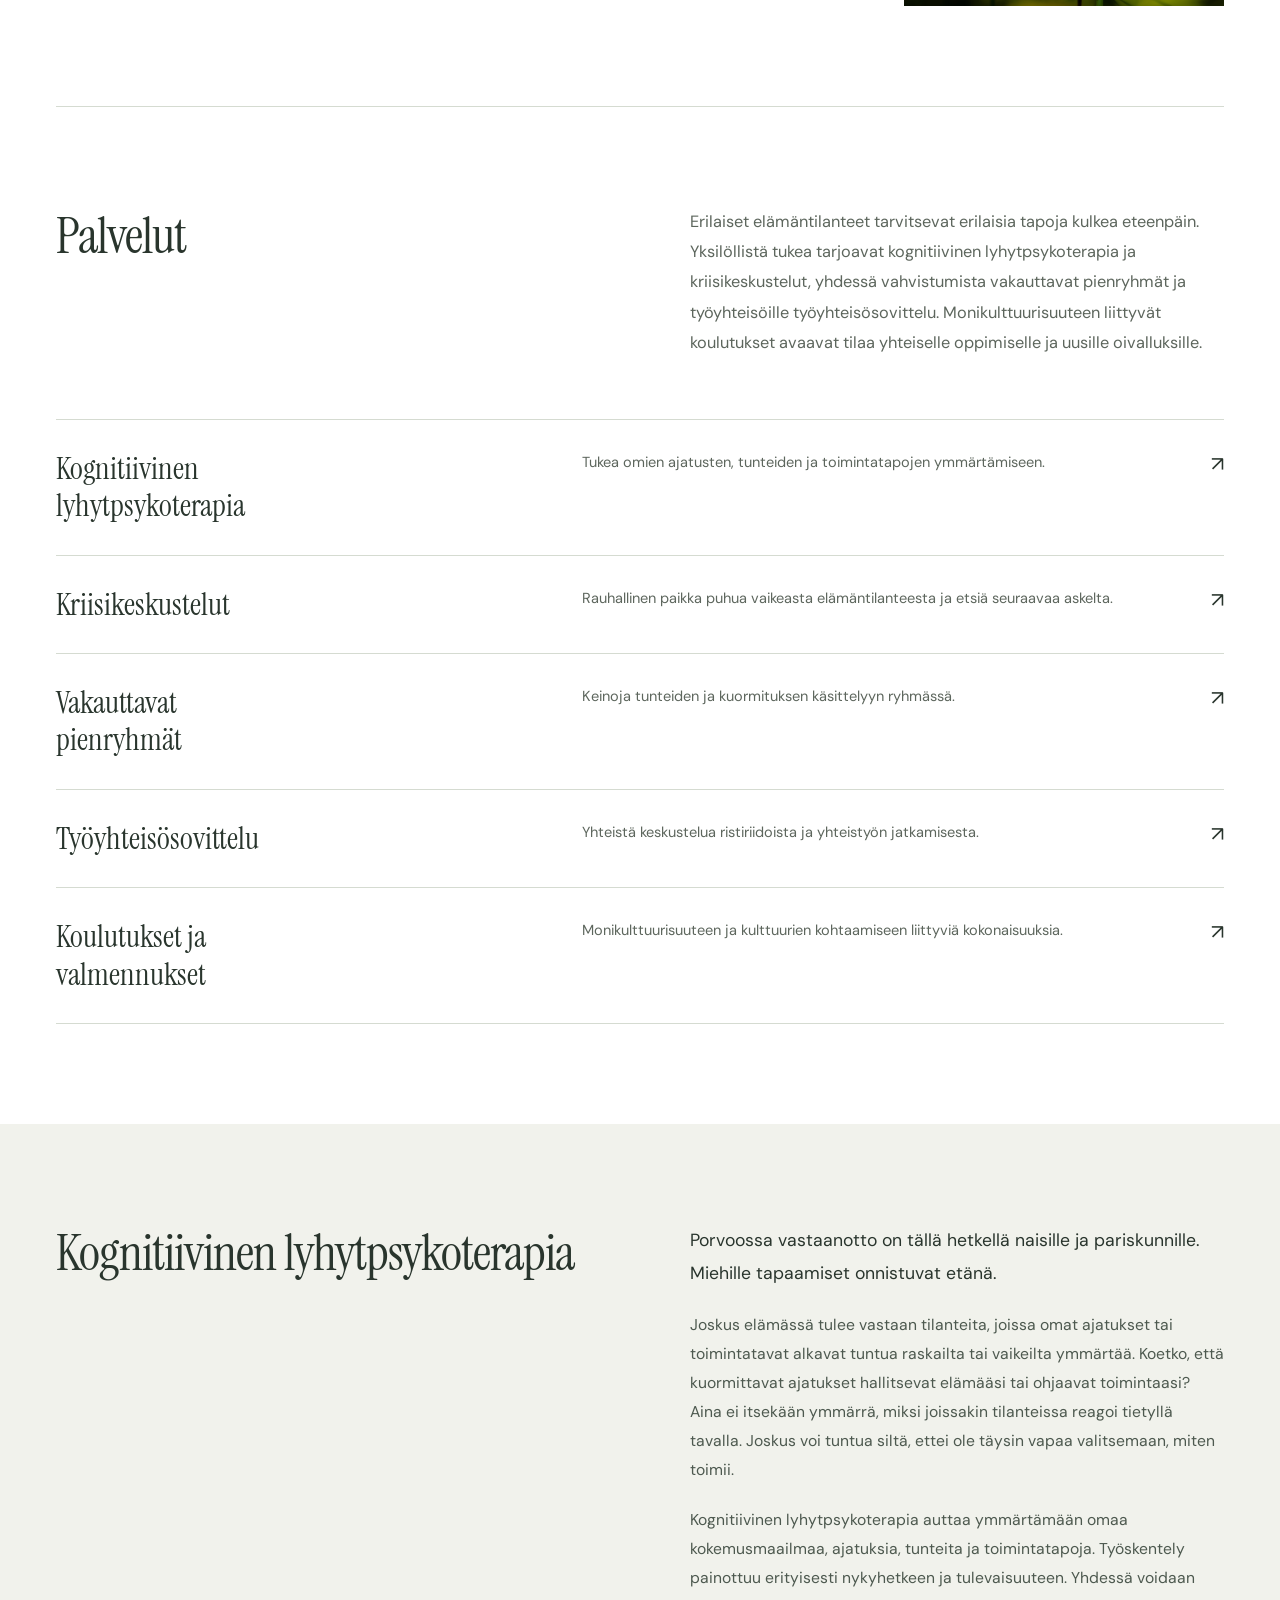
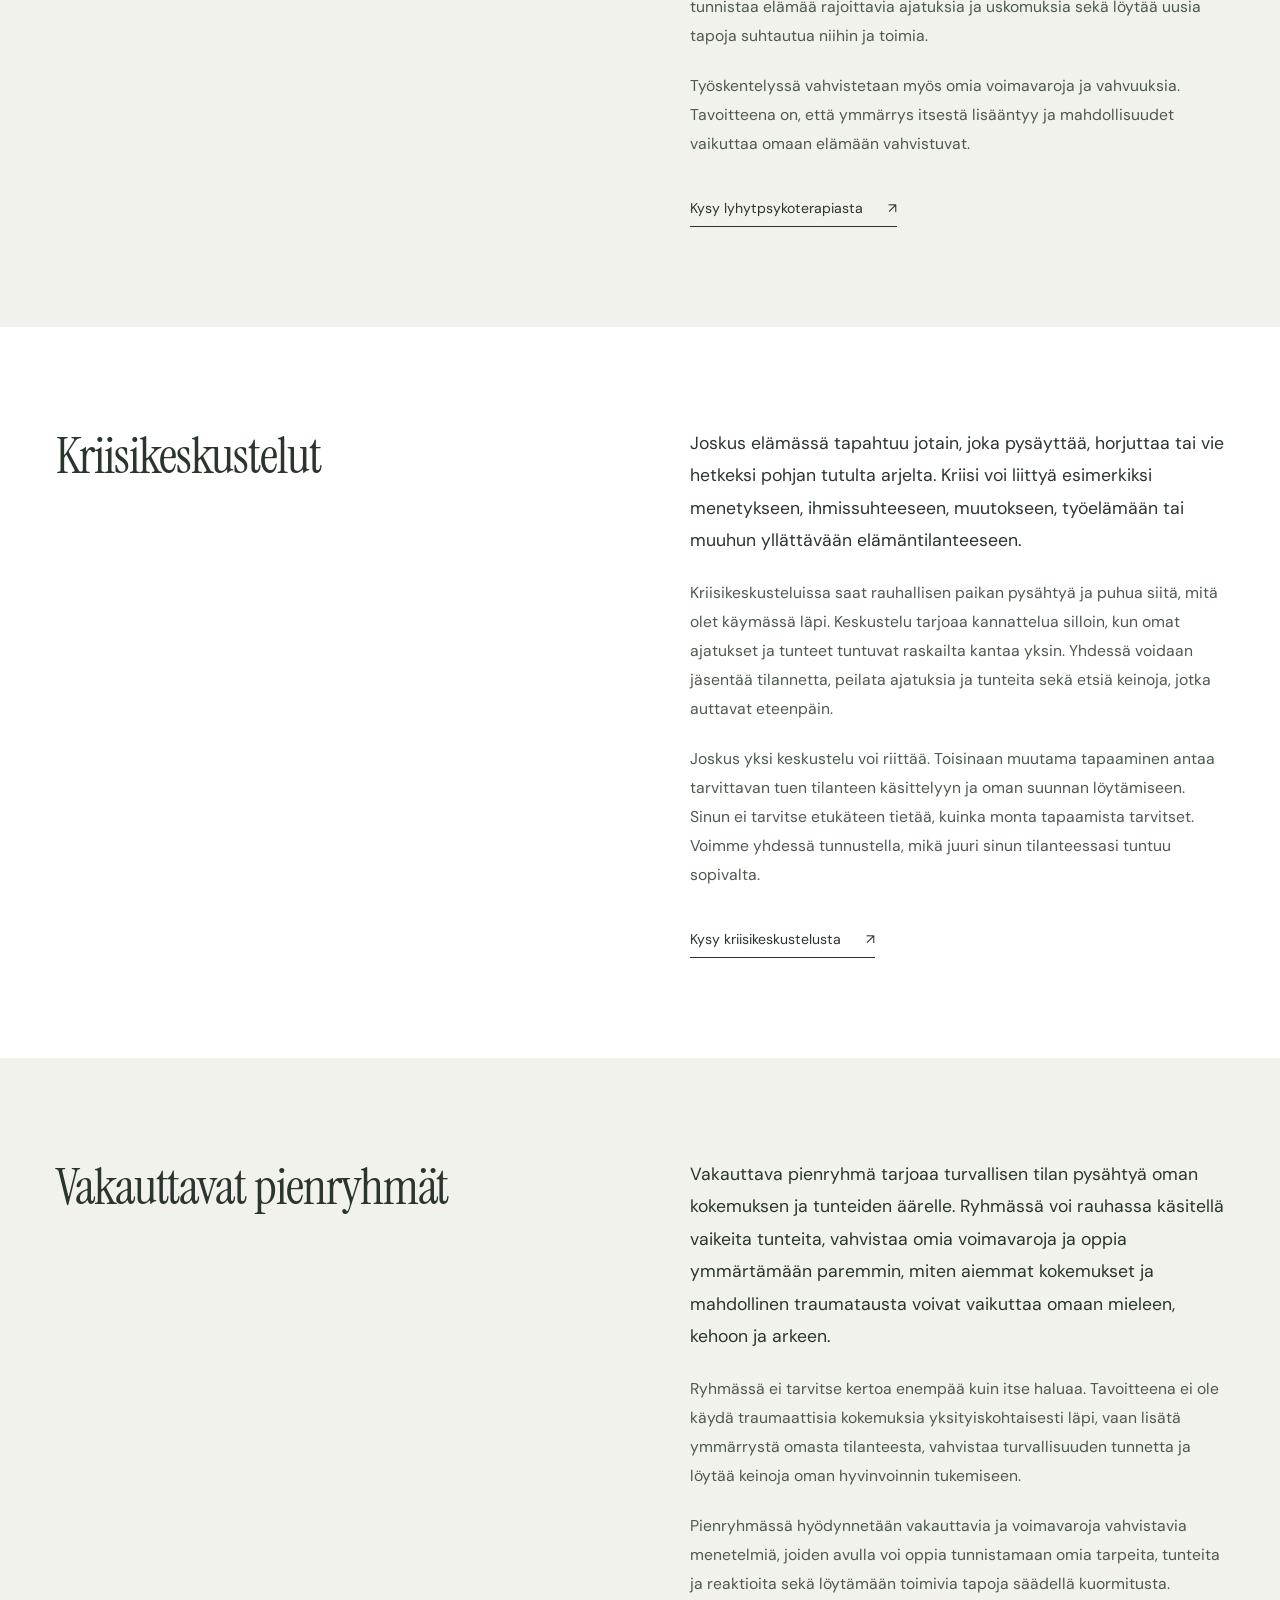
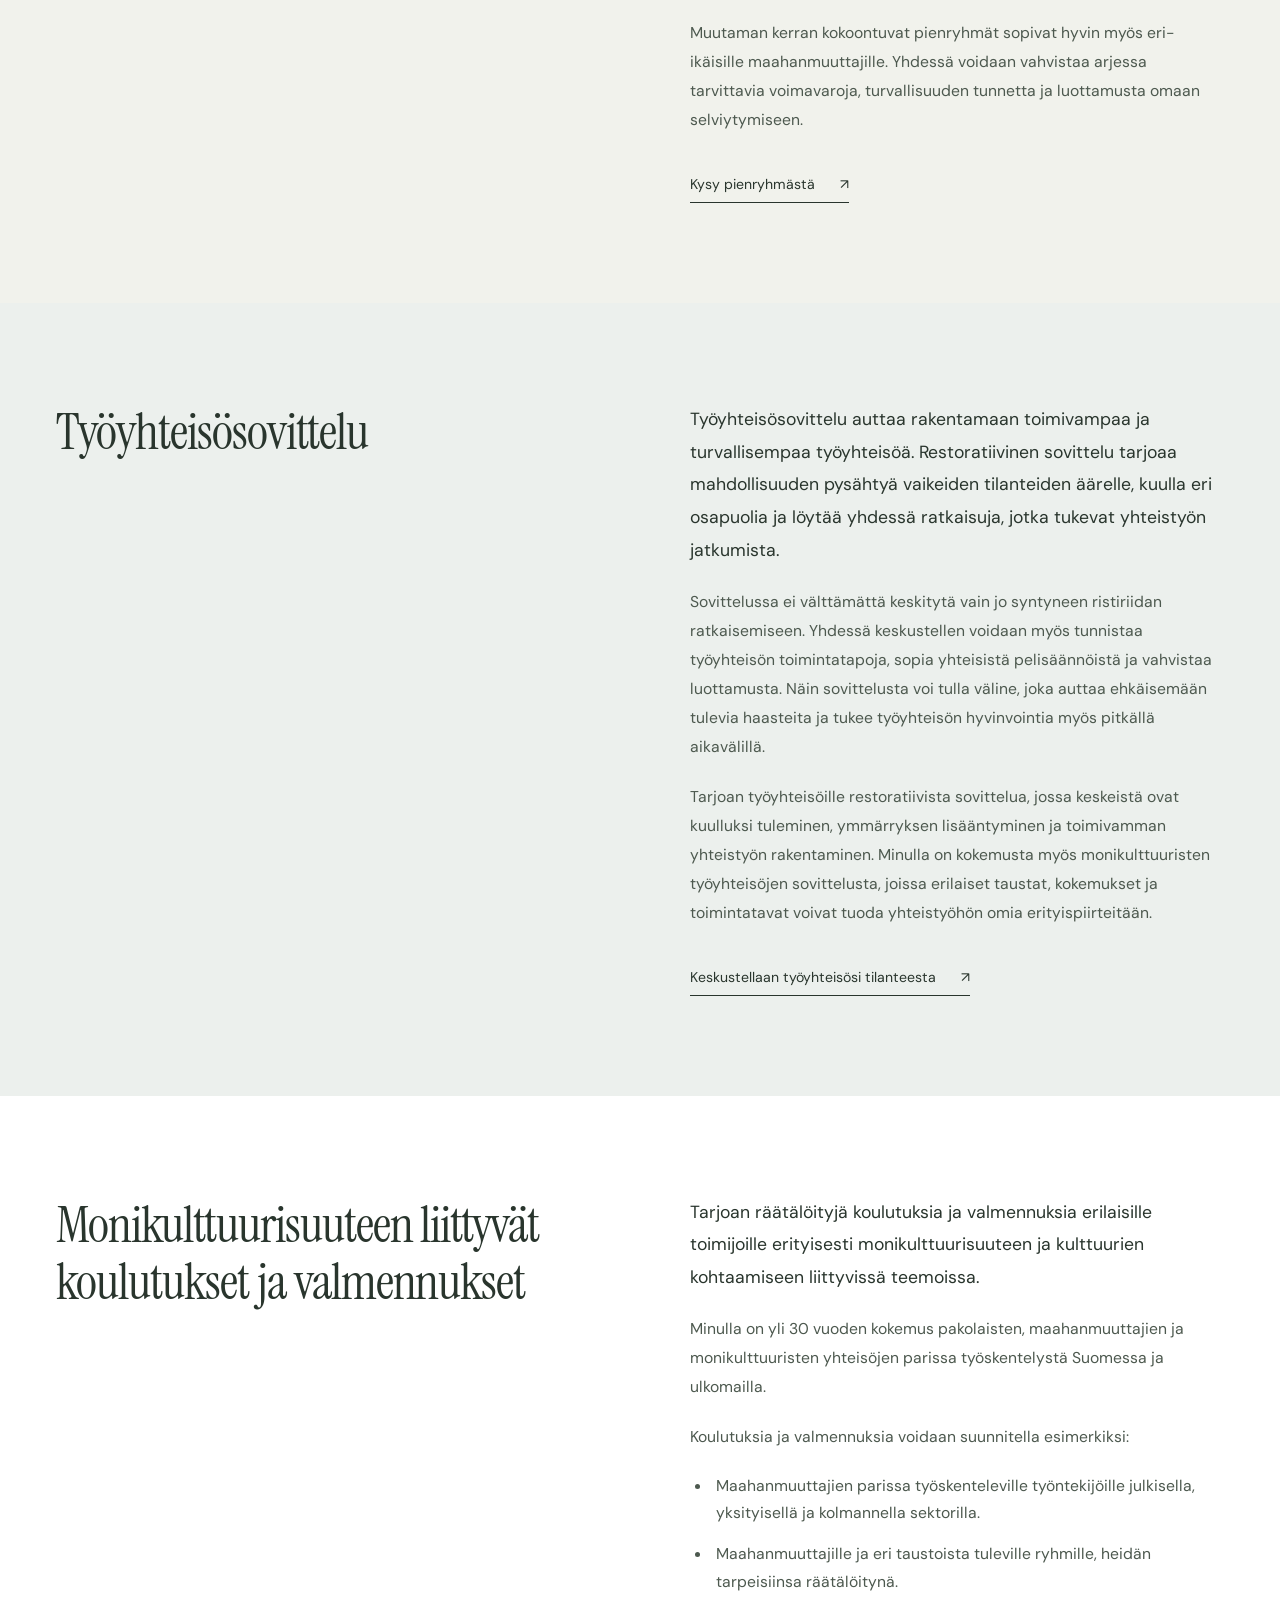
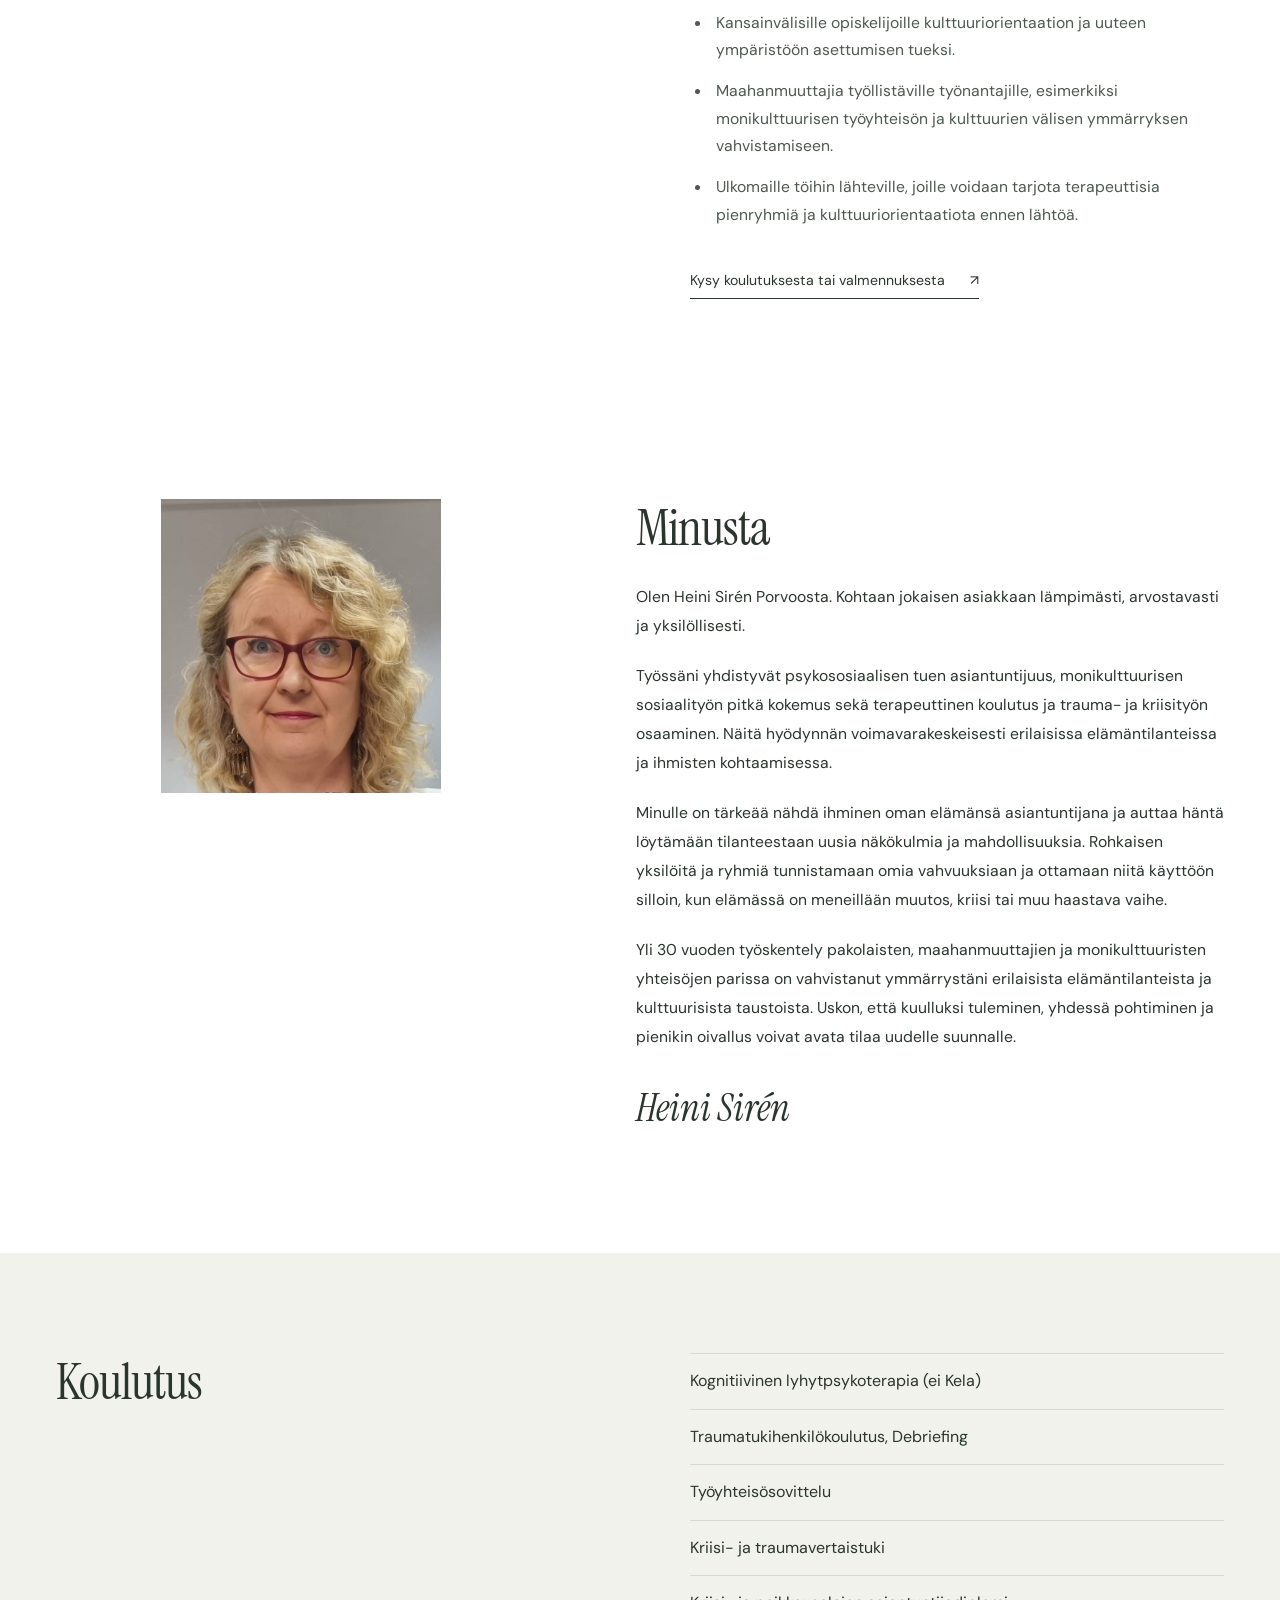
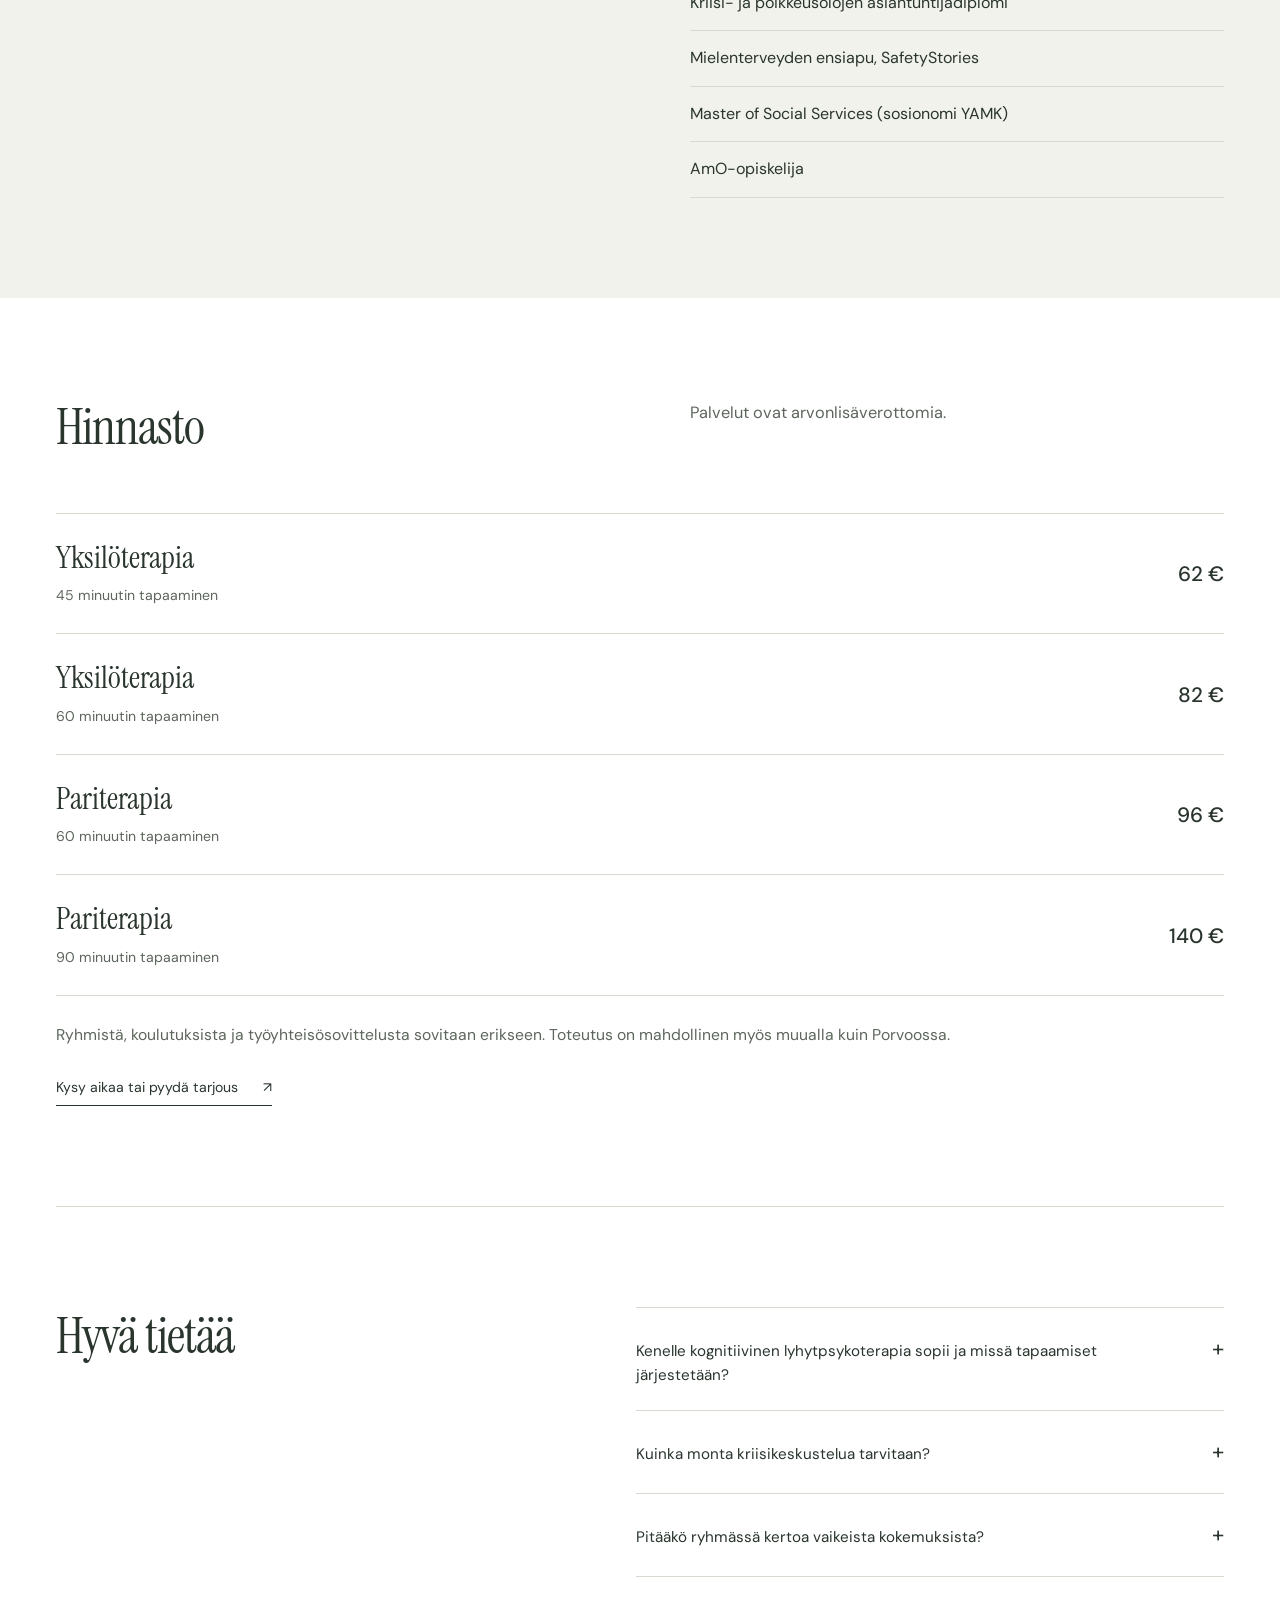
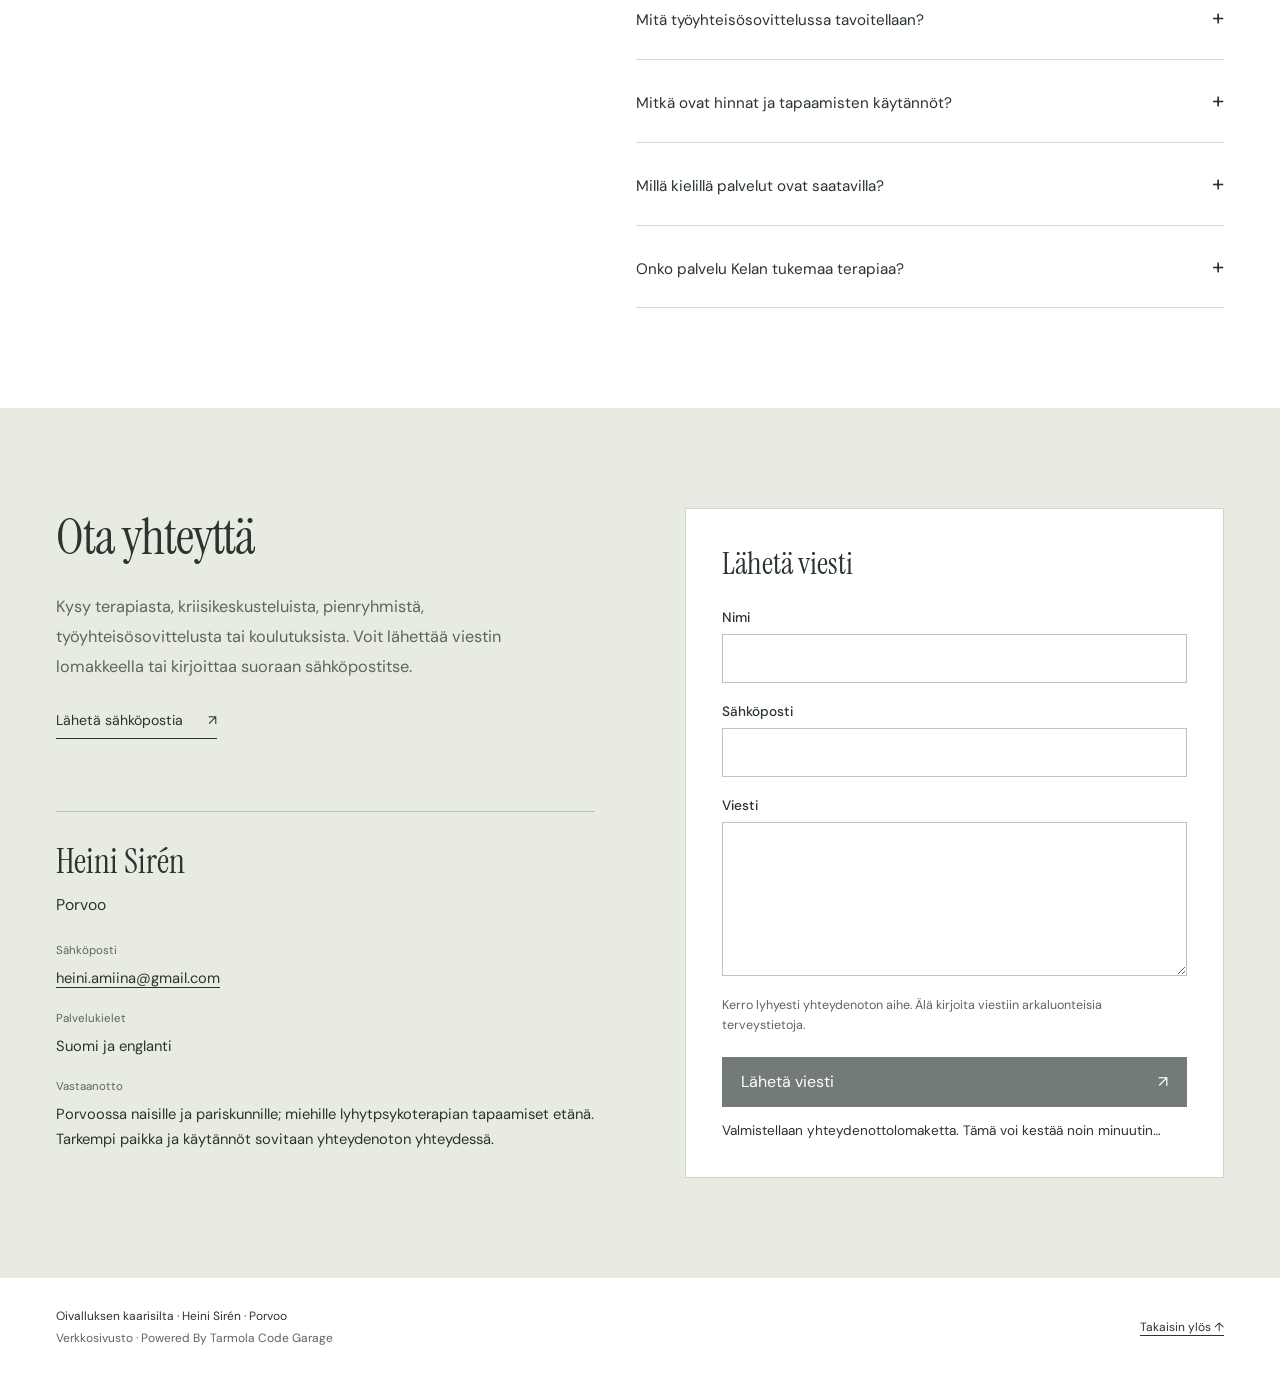
==== commit 3a365ca5: "Herätä lomake-API sivun avautuessa" ====
--- a/index.html
+++ b/index.html
@@ -9,8 +9,8 @@
   <link rel="alternate" hreflang="fi" href="https://heini.onrender.com/">
   <link rel="alternate" hreflang="en" href="https://heini.onrender.com/en/">
   <title>Oivalluksen kaarisilta | Heini Sirén</title>
-  <link rel="stylesheet" href="tyyli.css?v=images-2">
-  <script src="heini.js?v=contact-1" defer></script>
+  <link rel="stylesheet" href="tyyli.css?v=contact-ready-1">
+  <script src="heini.js?v=contact-ready-1" defer></script>
 </head>
 <body>
   <a class="skip" href="#sisalto">Siirry sisältöön</a>
--- a/tyyli.css
+++ b/tyyli.css
@@ -103,6 +103,9 @@
 .form-status { min-height:1.5em; margin:14px 0 0; font-size:.85rem; line-height:1.5; }
 .form-status[data-state="error"] { color:#923b2c; }
 .form-status[data-state="success"] { color:#315b39; }
+.form-retry { margin-top:8px; padding:4px 0; border:0; background:none; color:var(--ink); font:inherit; font-size:.85rem; text-decoration:underline; text-underline-offset:3px; cursor:pointer; }
+.form-retry[hidden] { display:none; }
+.form-retry:focus-visible { outline:2px solid #43634a; outline-offset:3px; }
 .contact-details { grid-column:1; border-top:1px solid #bac5b4; padding-top:30px; }
 .contact-details h3 { font-size:2.1rem; margin-bottom:8px; }
 .contact-details dl { margin:24px 0 0; }
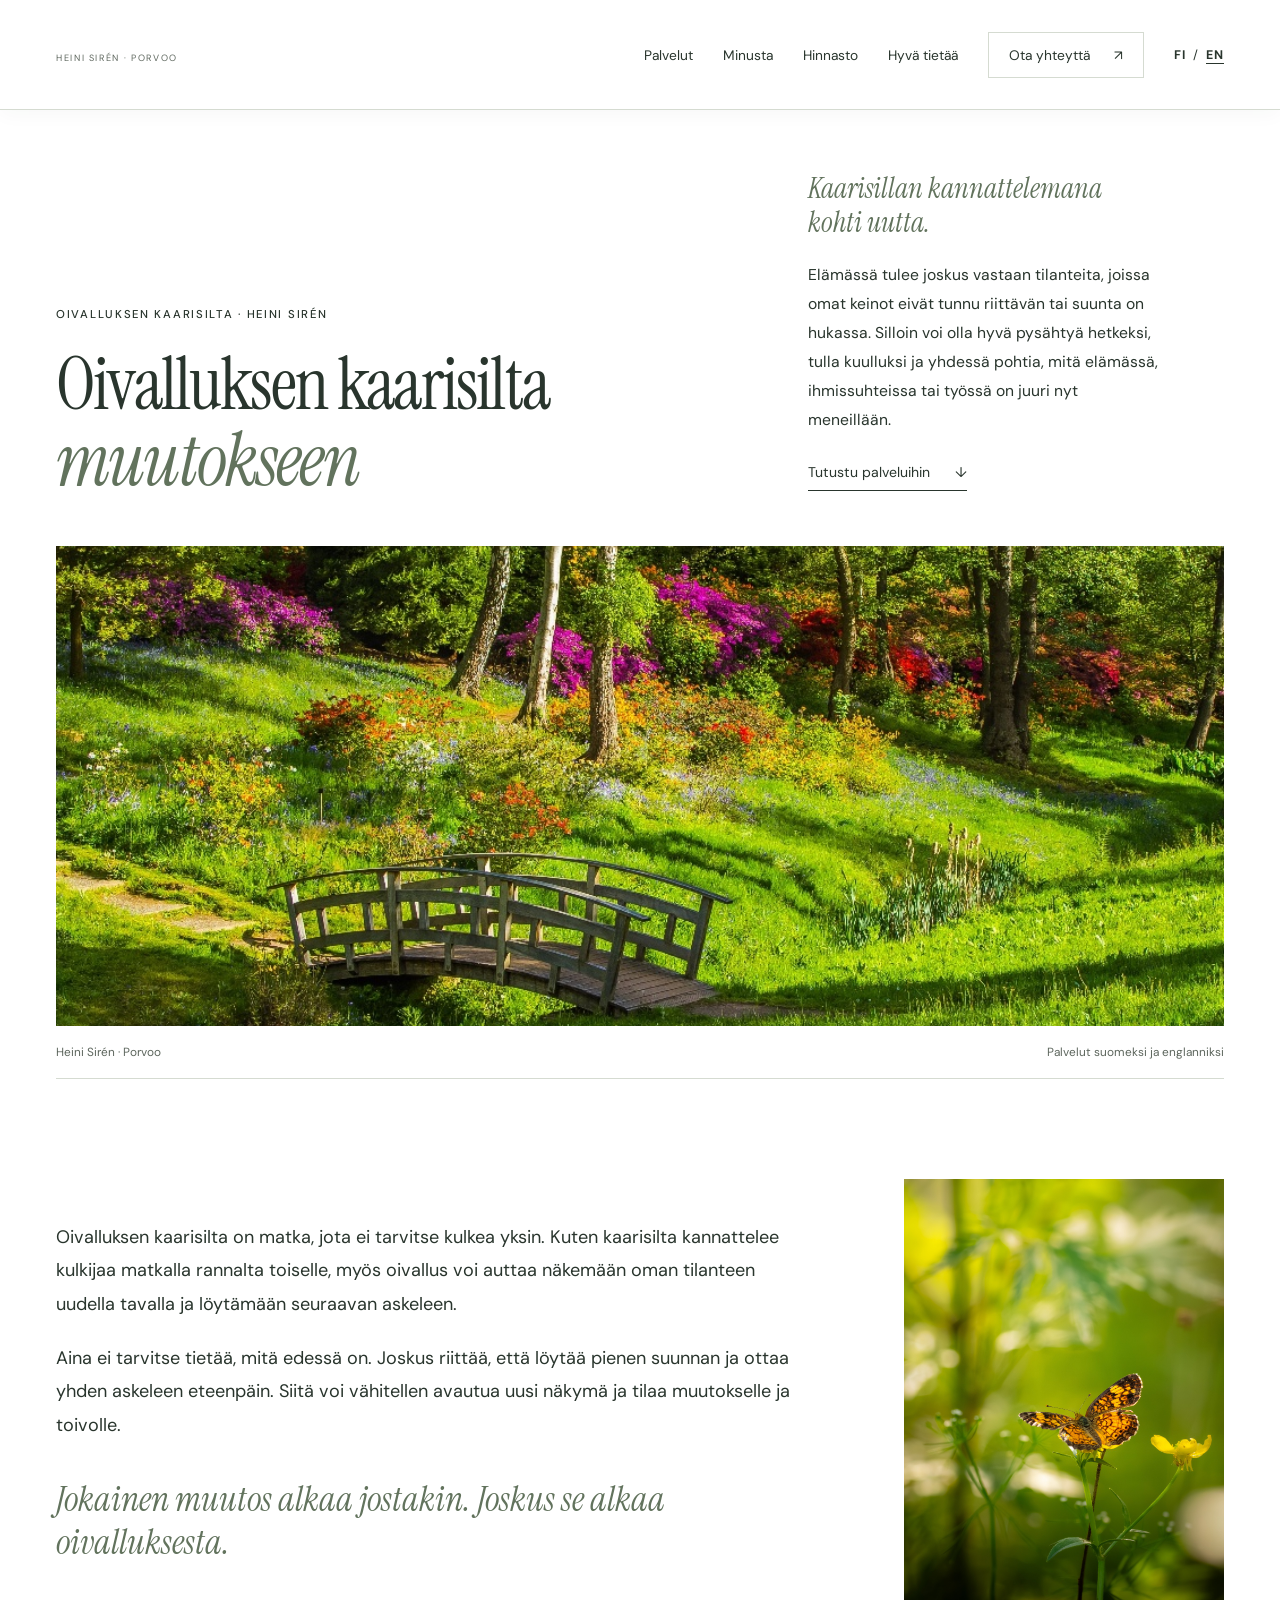
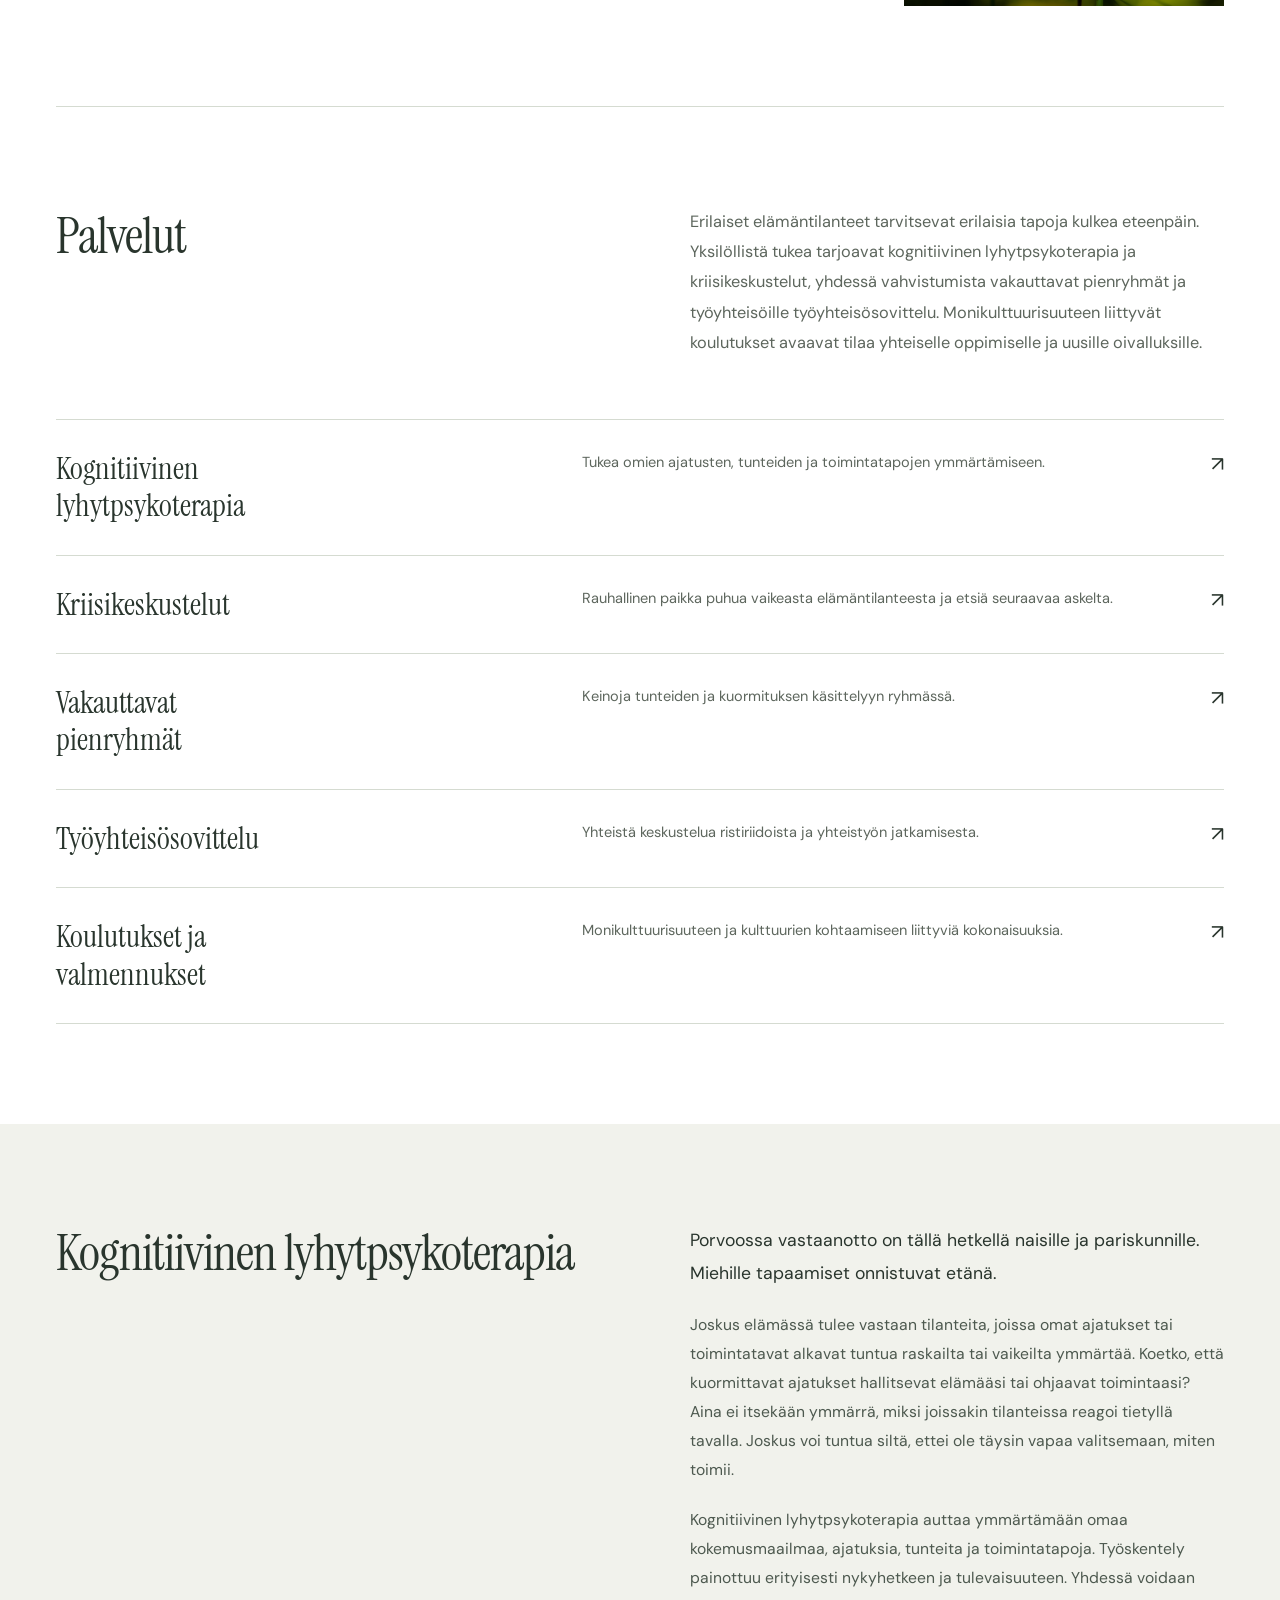
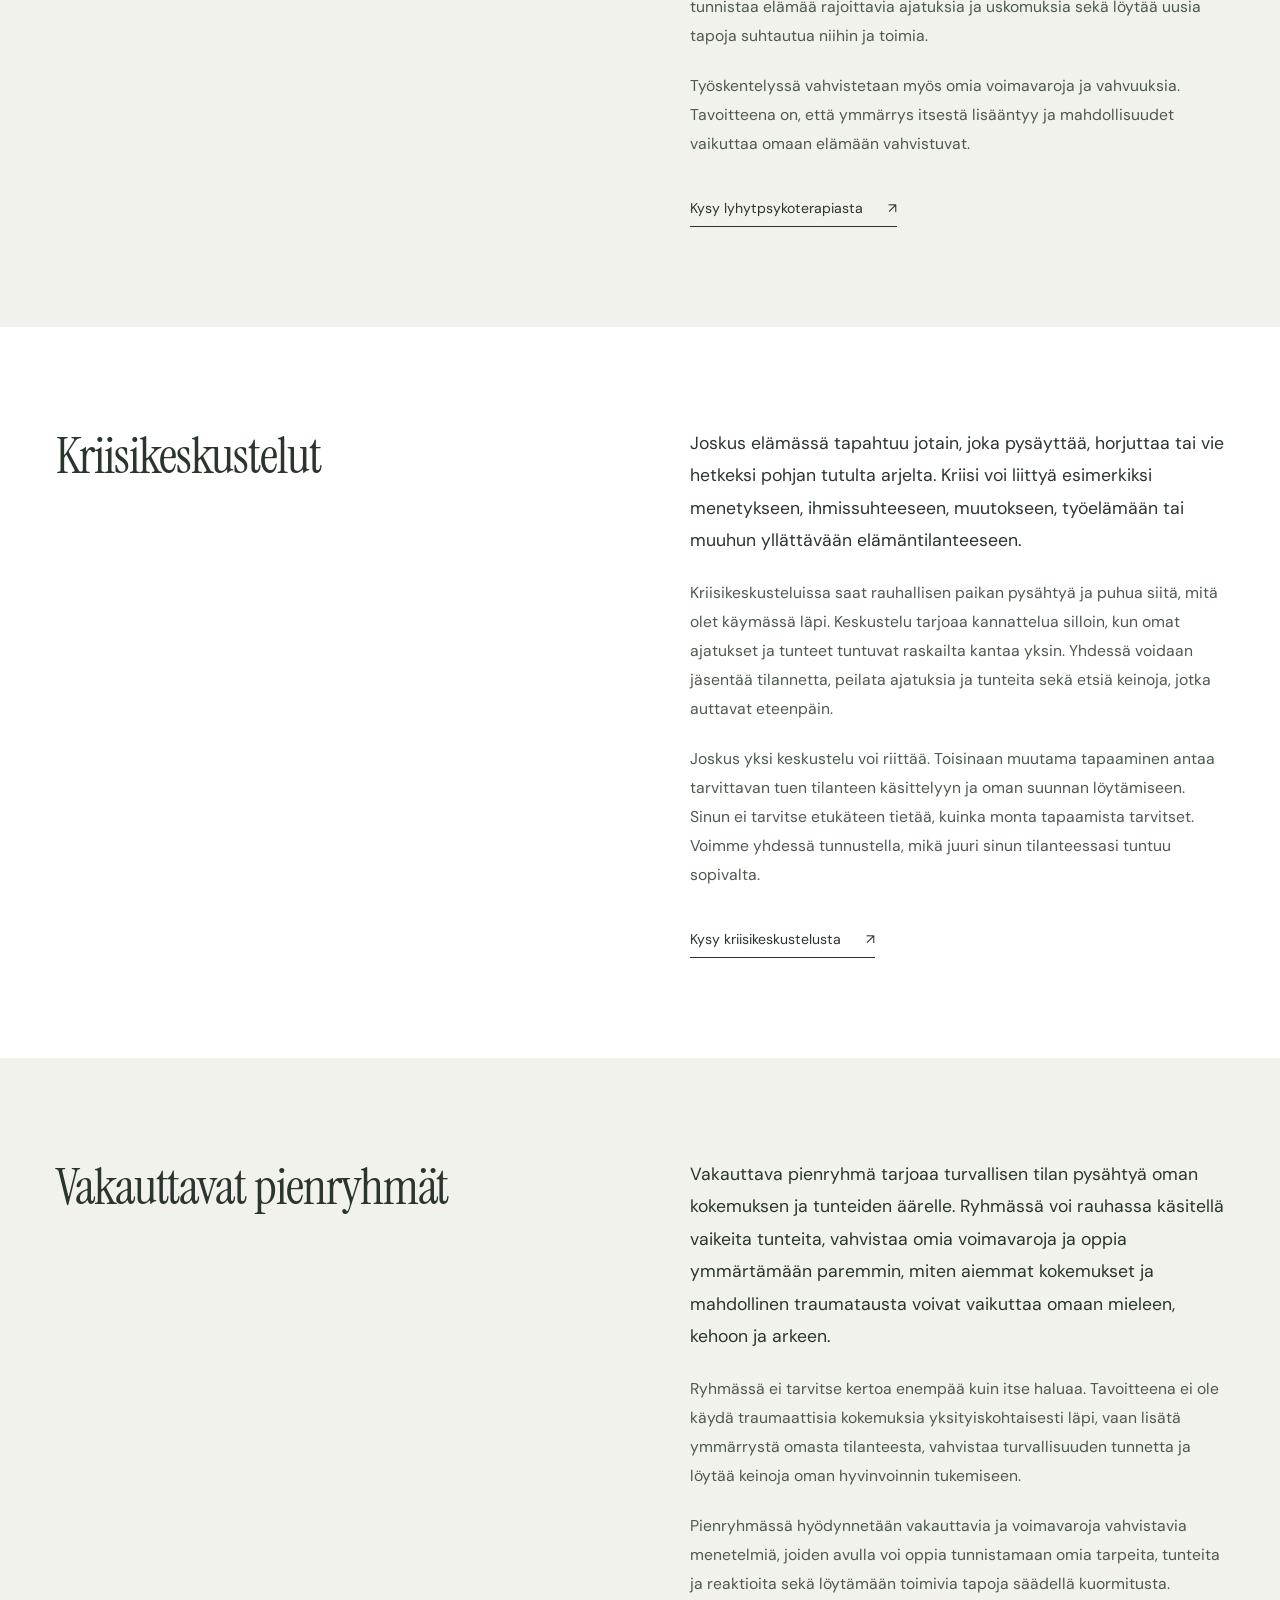
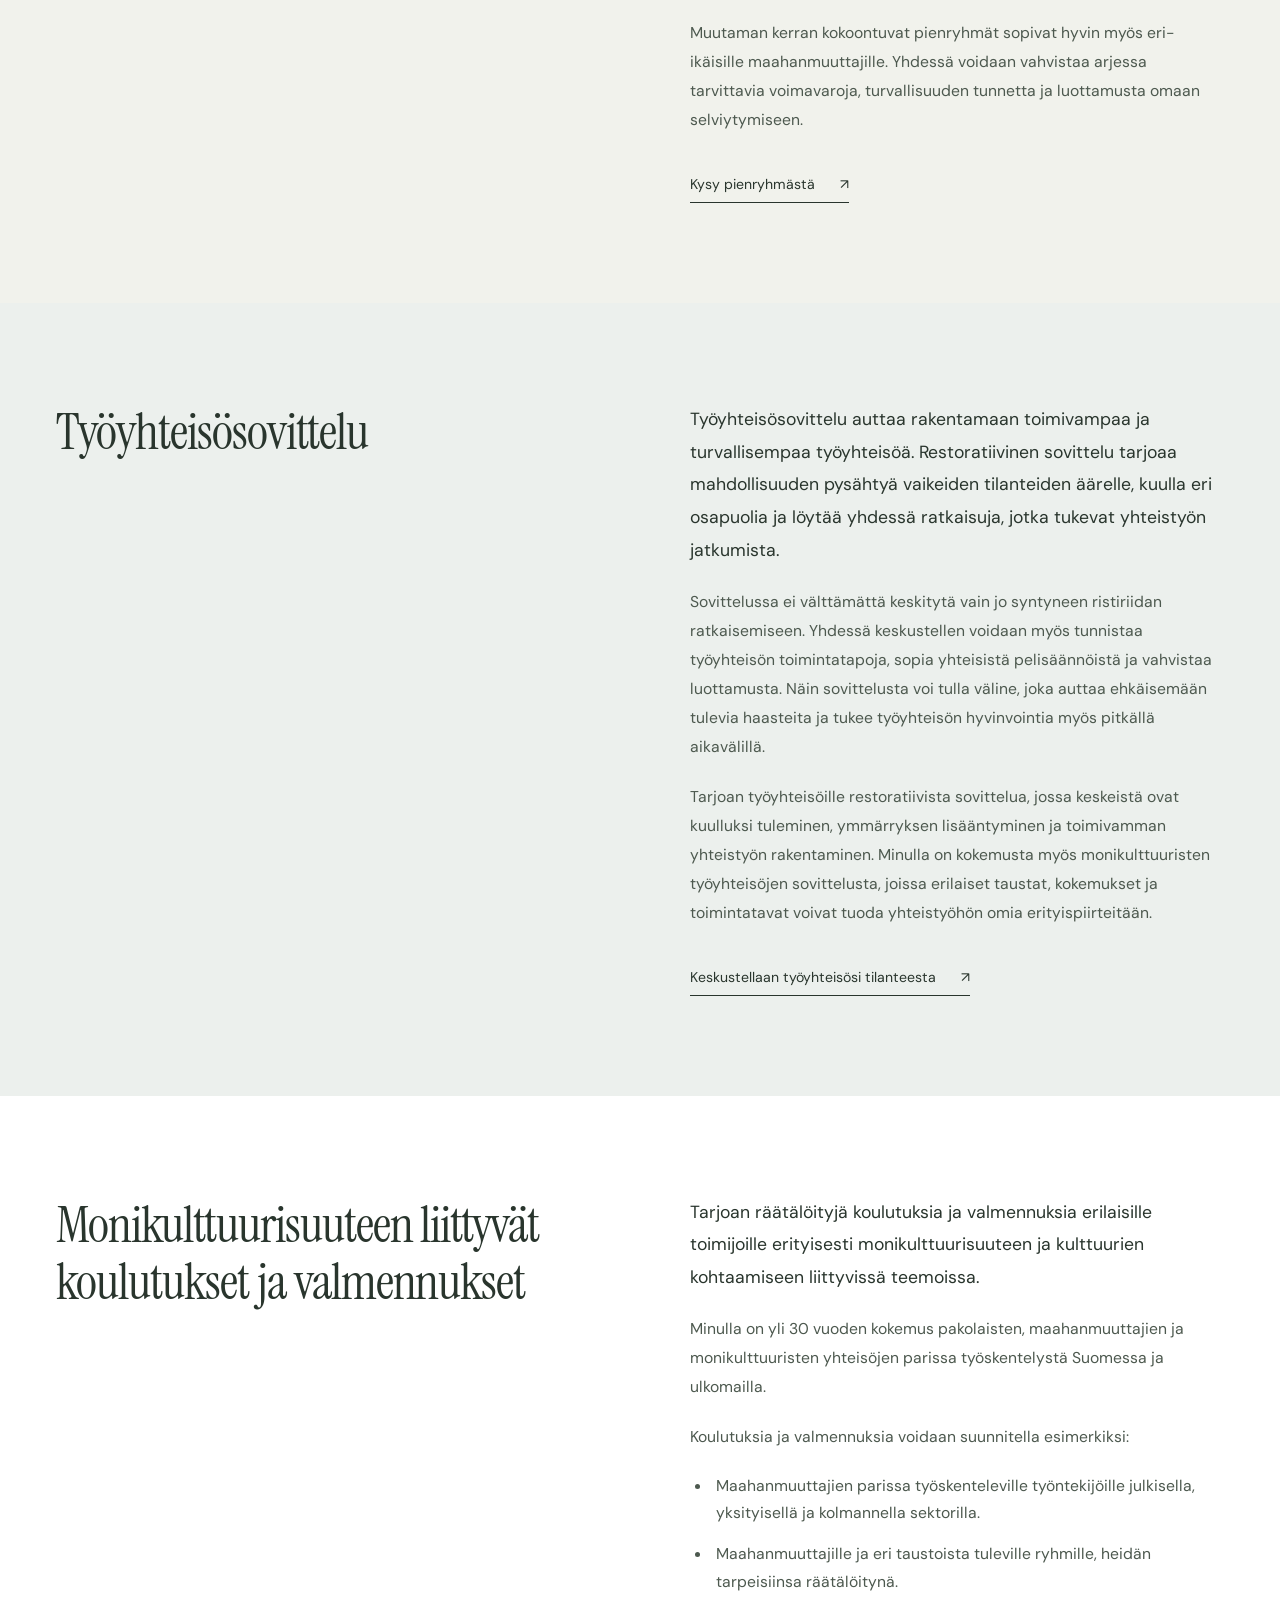
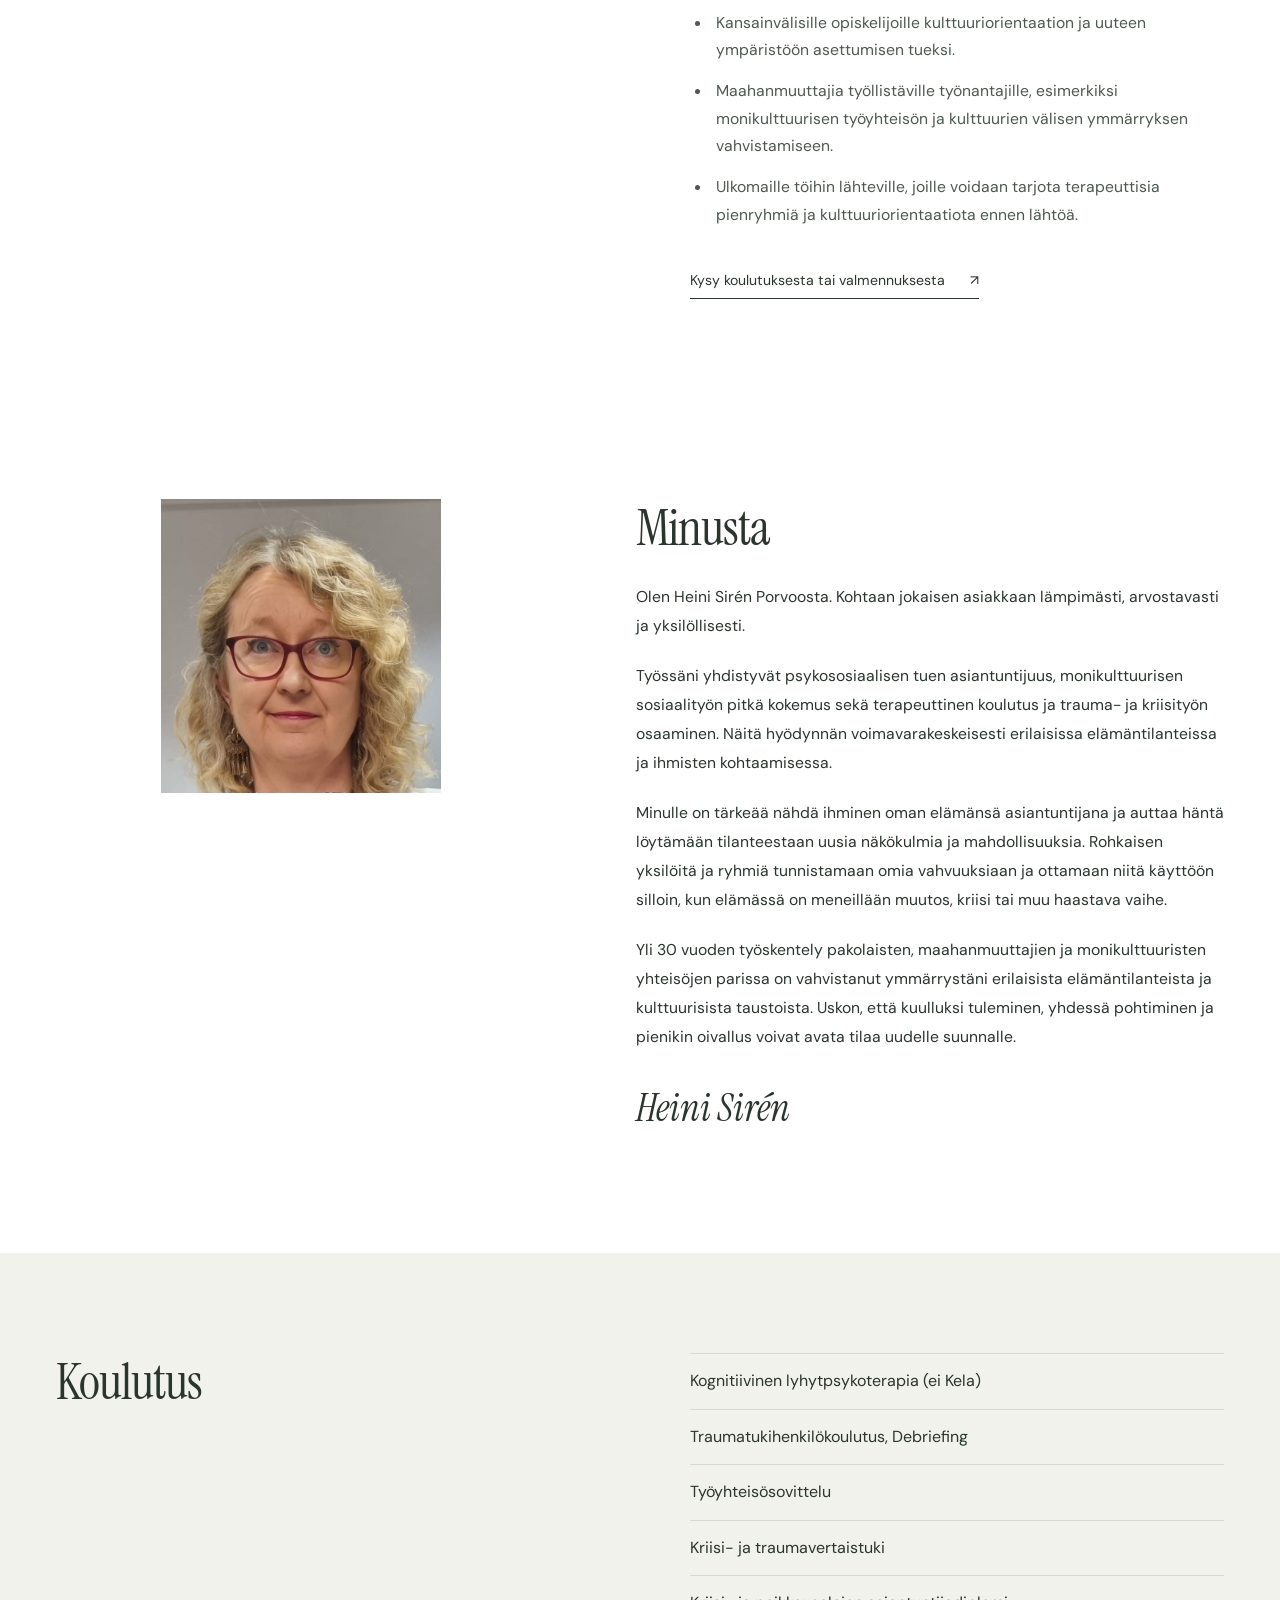
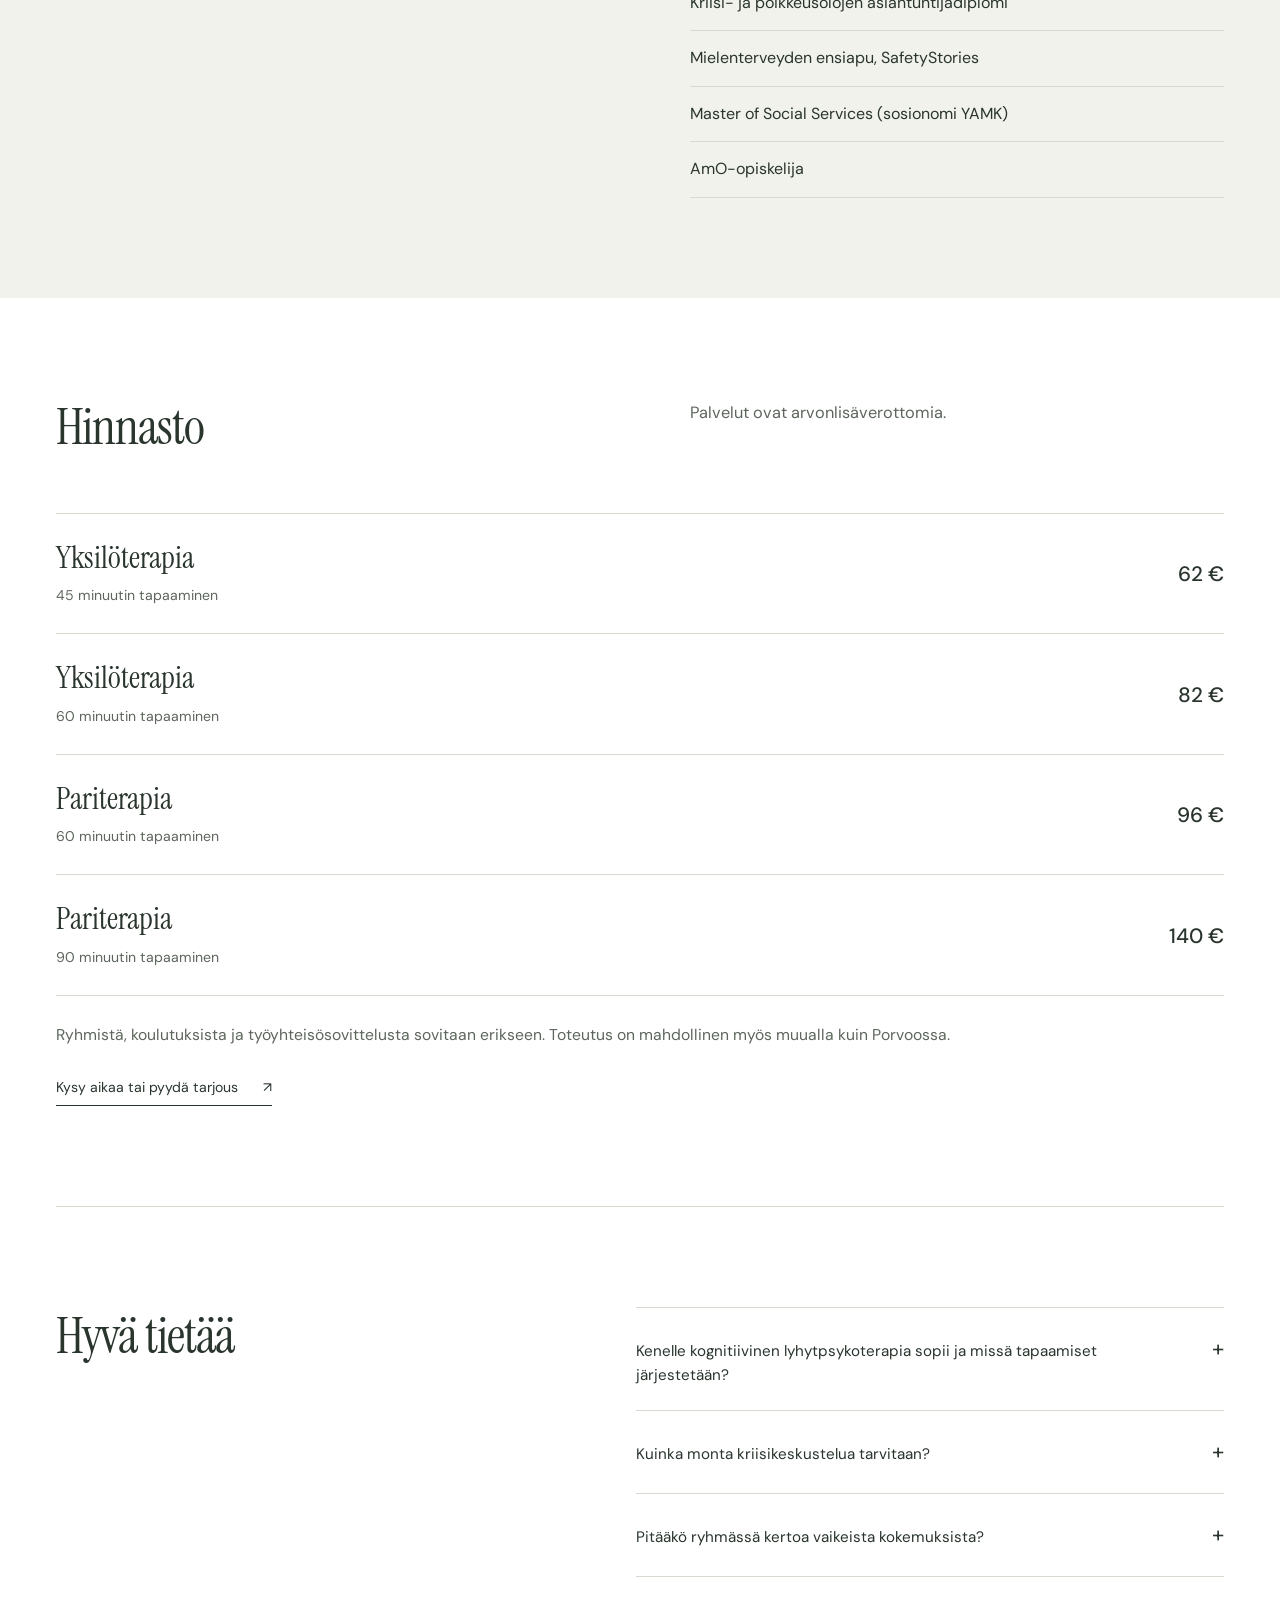
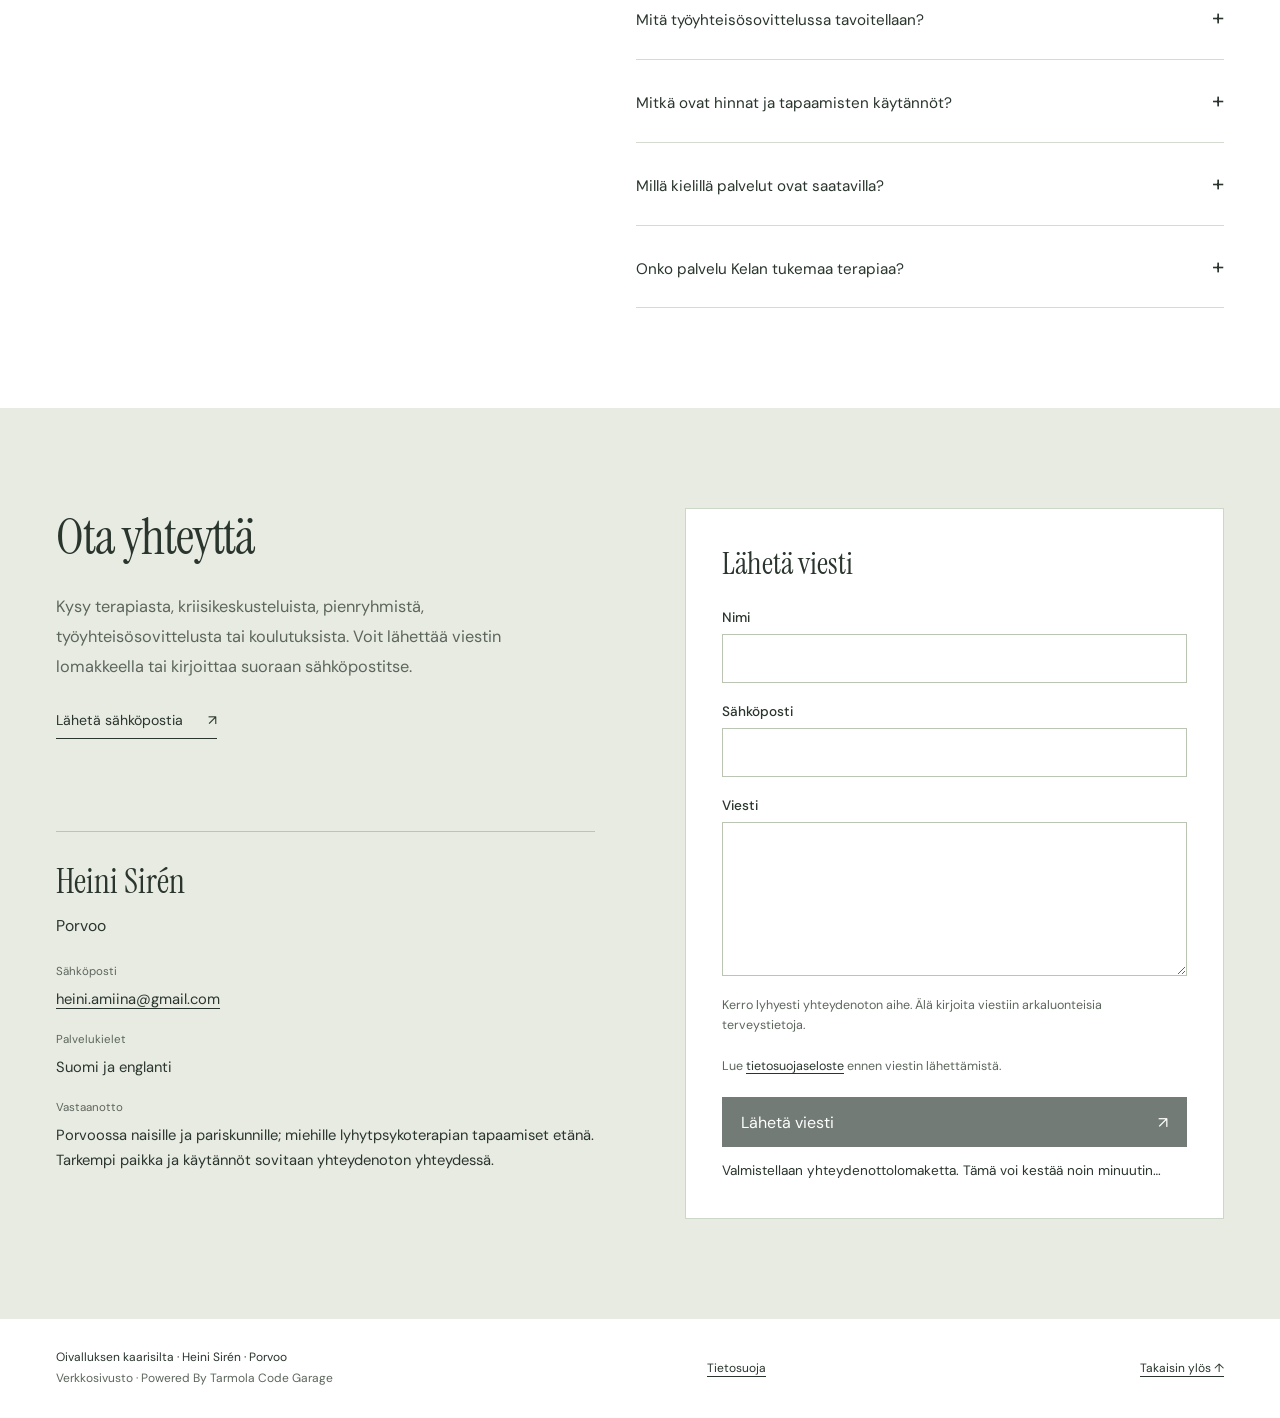
==== commit 5d434a89: "Lisää tietosuojaseloste ja arkaluonteisten tunnisteiden tarkistus" ====
--- a/index.html
+++ b/index.html
@@ -9,8 +9,8 @@
   <link rel="alternate" hreflang="fi" href="https://heini.onrender.com/">
   <link rel="alternate" hreflang="en" href="https://heini.onrender.com/en/">
   <title>Oivalluksen kaarisilta | Heini Sirén</title>
-  <link rel="stylesheet" href="tyyli.css?v=contact-ready-1">
-  <script src="heini.js?v=contact-ready-1" defer></script>
+  <link rel="stylesheet" href="tyyli.css?v=privacy-1">
+  <script src="heini.js?v=privacy-1" defer></script>
 </head>
 <body>
   <a class="skip" href="#sisalto">Siirry sisältöön</a>
@@ -187,8 +187,10 @@
           <h3>Lähetä viesti</h3>
           <div class="form-field"><label for="contact-name">Nimi</label><input id="contact-name" name="name" type="text" autocomplete="name" maxlength="120" required></div>
           <div class="form-field"><label for="contact-email">Sähköposti</label><input id="contact-email" name="email" type="email" autocomplete="email" maxlength="254" required></div>
-          <div class="form-field"><label for="contact-message">Viesti</label><textarea id="contact-message" name="message" rows="6" maxlength="5000" aria-describedby="contact-note" required></textarea></div>
+          <div class="form-field"><label for="contact-message">Viesti</label><textarea id="contact-message" name="message" rows="6" maxlength="5000" aria-describedby="contact-note personal-data-warning" required></textarea></div>
           <p class="form-note" id="contact-note">Kerro lyhyesti yhteydenoton aihe. Älä kirjoita viestiin arkaluonteisia terveystietoja.</p>
+          <p class="form-warning" id="personal-data-warning" role="alert" hidden></p>
+          <p class="form-note">Lue <a href="tietosuoja.html">tietosuojaseloste</a> ennen viestin lähettämistä.</p>
           <button class="submit-button" type="submit" disabled>Lähetä viesti <span aria-hidden="true">↗</span></button>
           <p class="form-status" id="contact-status" role="status" aria-live="polite"></p>
           <noscript><p class="form-note">Lomakkeen lähetys tarvitsee JavaScriptin. Voit ottaa yhteyttä myös sähköpostitse.</p></noscript>
@@ -197,6 +199,6 @@
       </div>
     </section>
   </main>
-  <footer class="site-footer wrap"><p>Oivalluksen kaarisilta · Heini Sirén · Porvoo<br><span>Verkkosivusto · Powered By Tarmola Code Garage</span></p><a href="#sisalto">Takaisin ylös <span aria-hidden="true">↑</span></a></footer>
+  <footer class="site-footer wrap"><p>Oivalluksen kaarisilta · Heini Sirén · Porvoo<br><span>Verkkosivusto · Powered By Tarmola Code Garage</span></p><a href="tietosuoja.html">Tietosuoja</a><a href="#sisalto">Takaisin ylös <span aria-hidden="true">↑</span></a></footer>
 </body>
 </html>
--- a/tyyli.css
+++ b/tyyli.css
@@ -97,6 +97,10 @@
 .form-field textarea { min-height:150px; resize:vertical; }
 .form-field input:focus-visible,.form-field textarea:focus-visible { outline:2px solid #43634a; outline-offset:2px; }
 .form-note { color:var(--muted); font-size:.78rem; line-height:1.6; }
+.form-note a { color:var(--ink); text-decoration:underline; text-underline-offset:3px; }
+.form-warning { padding:12px 14px; border:1px solid #b85b4a; background:#fff5f1; color:#852e22; font-size:.85rem; line-height:1.55; }
+.form-warning[hidden] { display:none; }
+.form-field input[aria-invalid="true"],.form-field textarea[aria-invalid="true"] { border-color:#b85b4a; }
 .submit-button { display:inline-flex; align-items:center; justify-content:space-between; gap:30px; width:100%; min-height:50px; padding:12px 18px; border:1px solid var(--ink); background:var(--ink); color:#fff; }
 .submit-button:hover { background:#425649; }
 .submit-button:disabled { opacity:.65; cursor:wait; }
@@ -115,6 +119,13 @@
 .site-footer p,.site-footer a { font-size:.75rem; margin:0; line-height:1.8; }
 .site-footer p span { color:var(--muted); }
 .site-footer>a { white-space:nowrap; text-decoration:underline; text-underline-offset:4px; }
+.privacy-document { max-width:860px; padding-block:88px 100px; }
+.privacy-document h1 { font-size:clamp(3.5rem,7vw,5.5rem); margin-bottom:52px; }
+.privacy-document section { border-top:1px solid var(--line); padding-block:30px 24px; }
+.privacy-document h2 { font-size:clamp(1.8rem,3.2vw,2.5rem); margin-bottom:18px; }
+.privacy-document section p { margin-bottom:.7rem; }
+.privacy-header nav { margin-left:auto; }
+.privacy-header nav a { text-decoration:underline; text-underline-offset:4px; }
 @media (max-width:1000px) {
   .site-header.wrap { padding-inline:32px; }
   .wrap { width:calc(100% - 64px); }
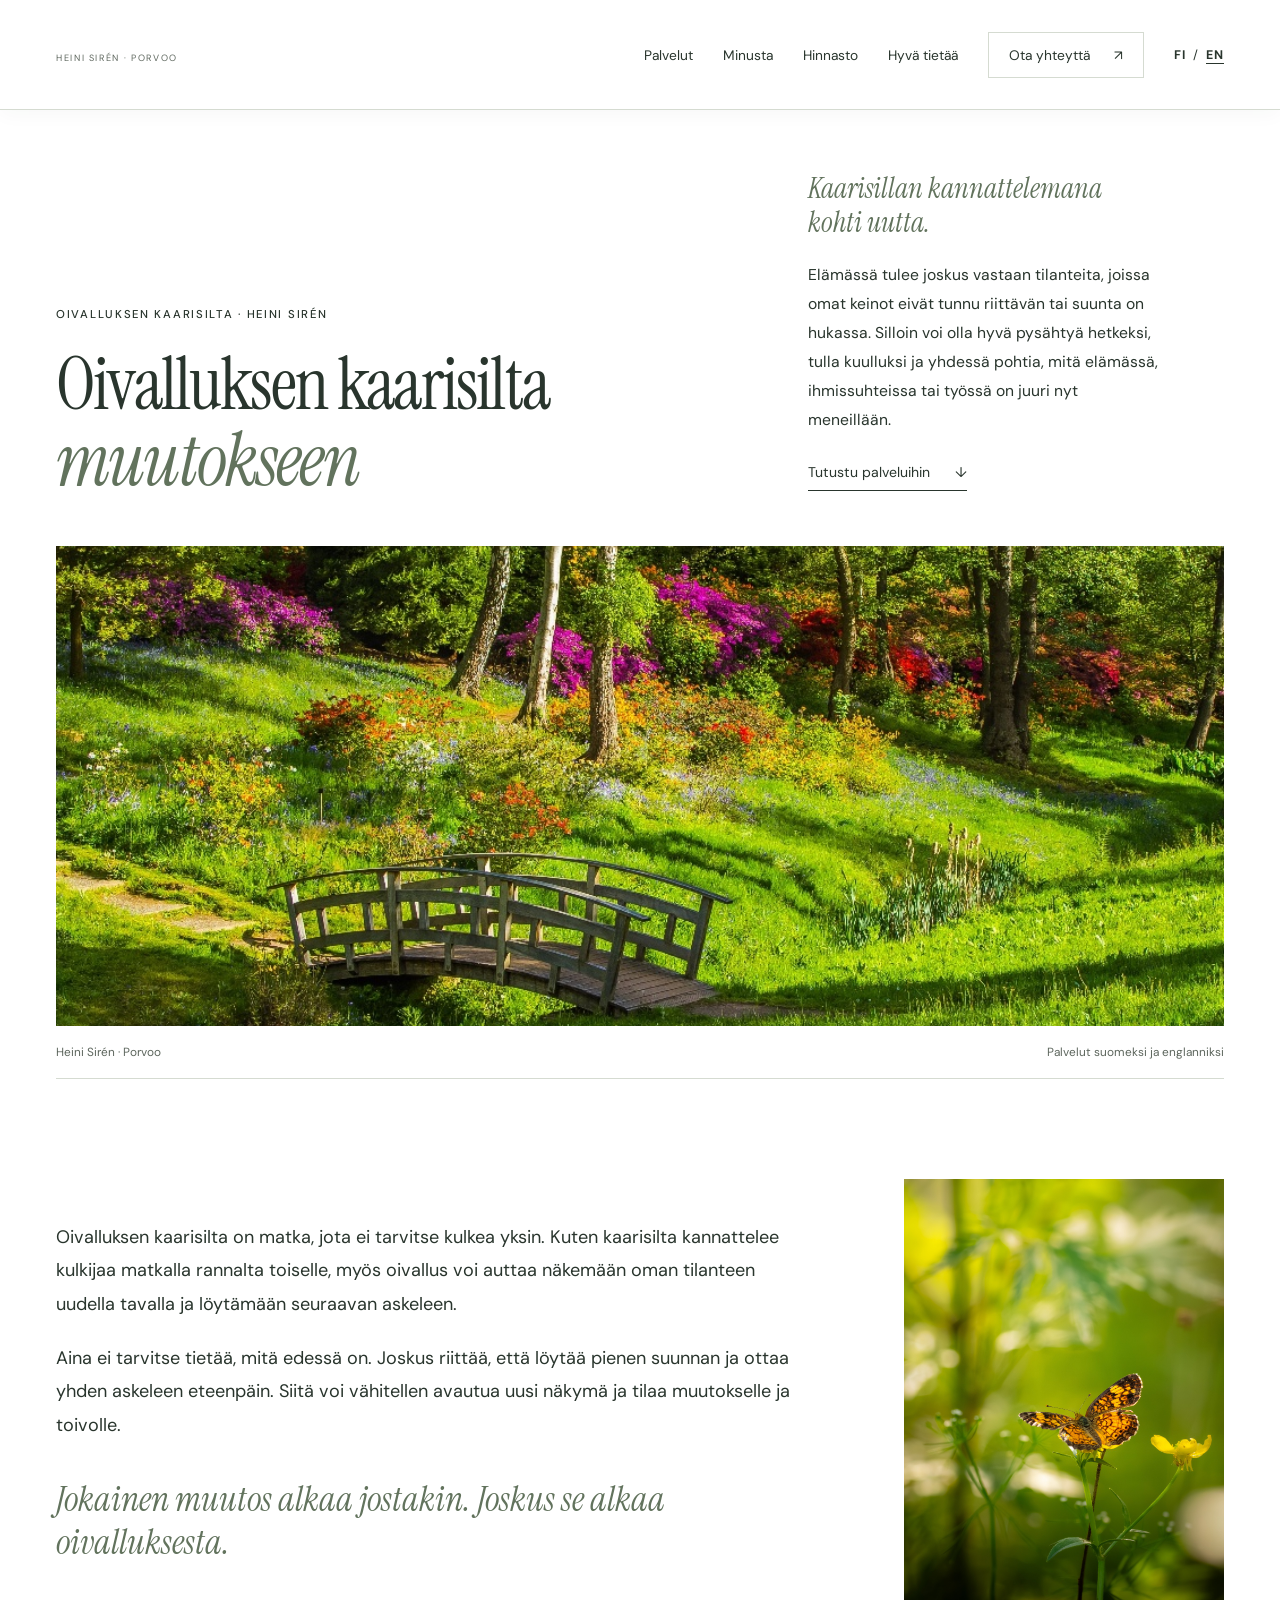
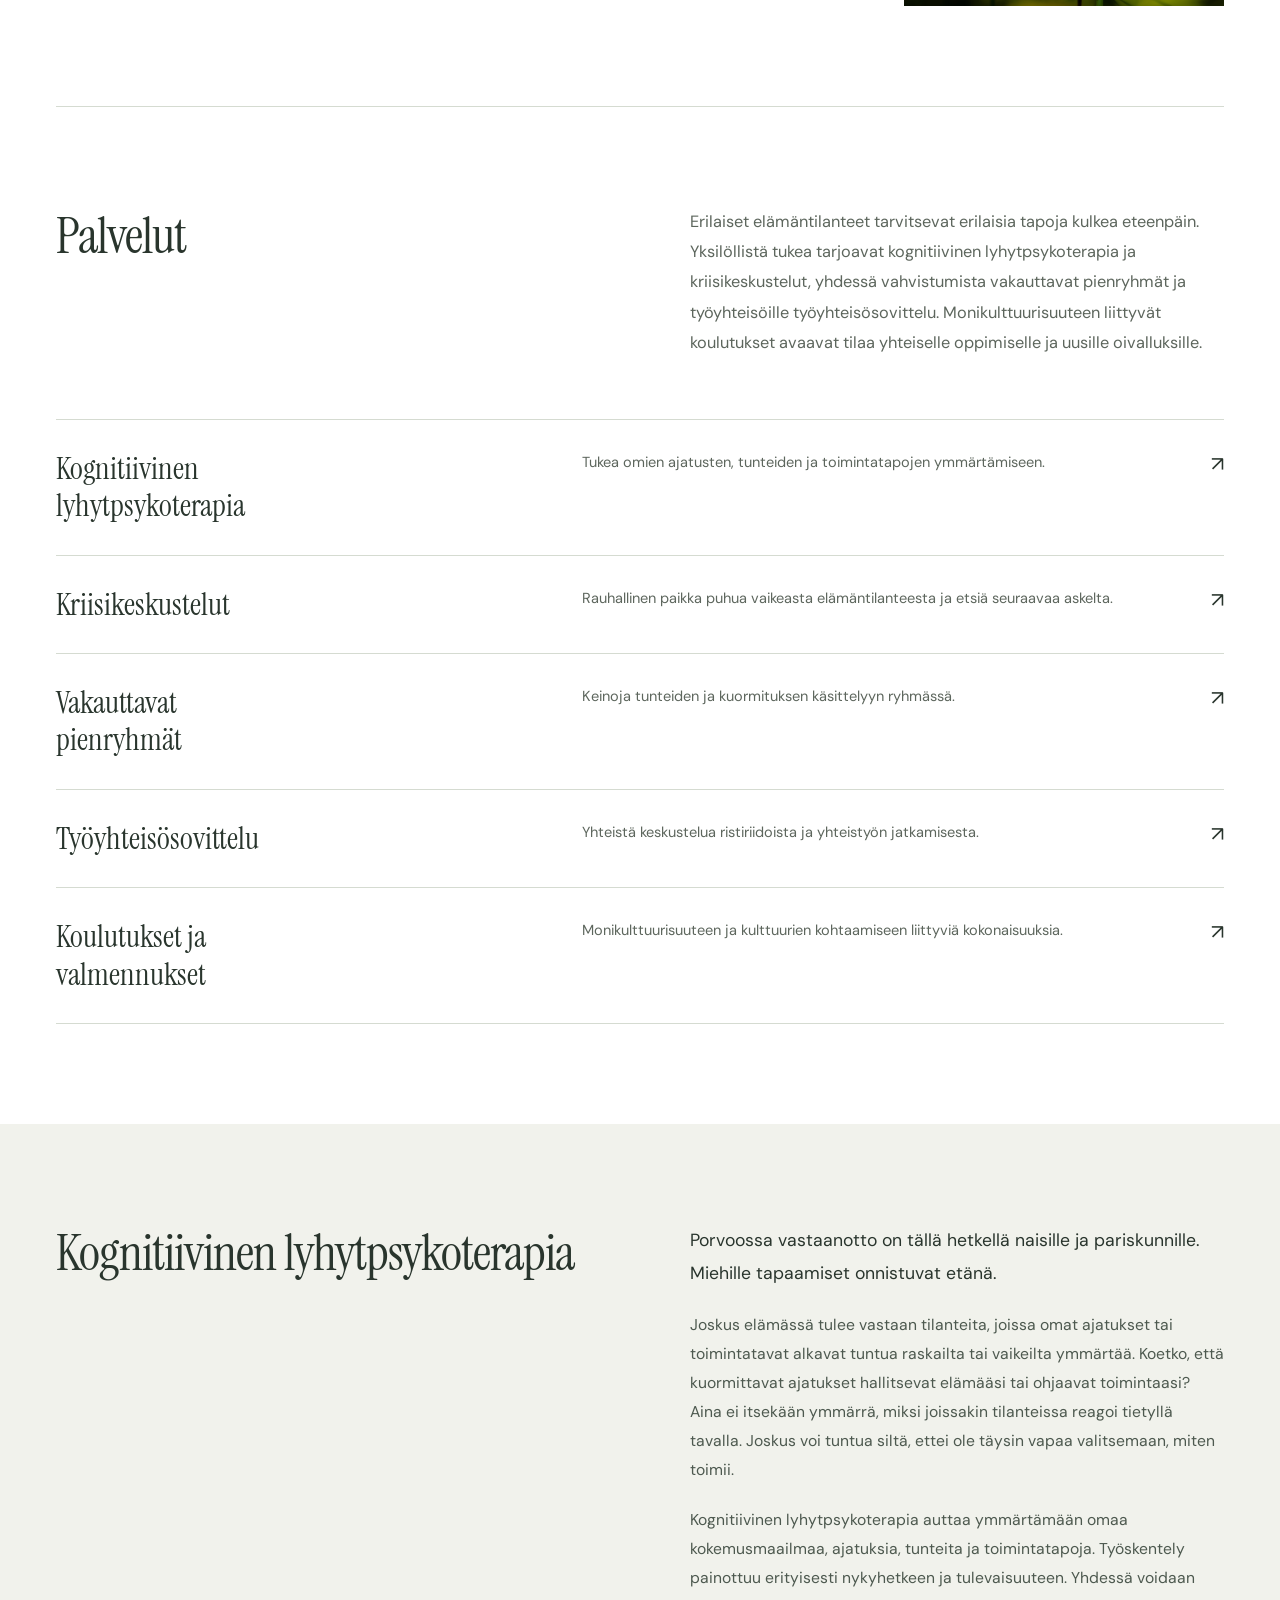
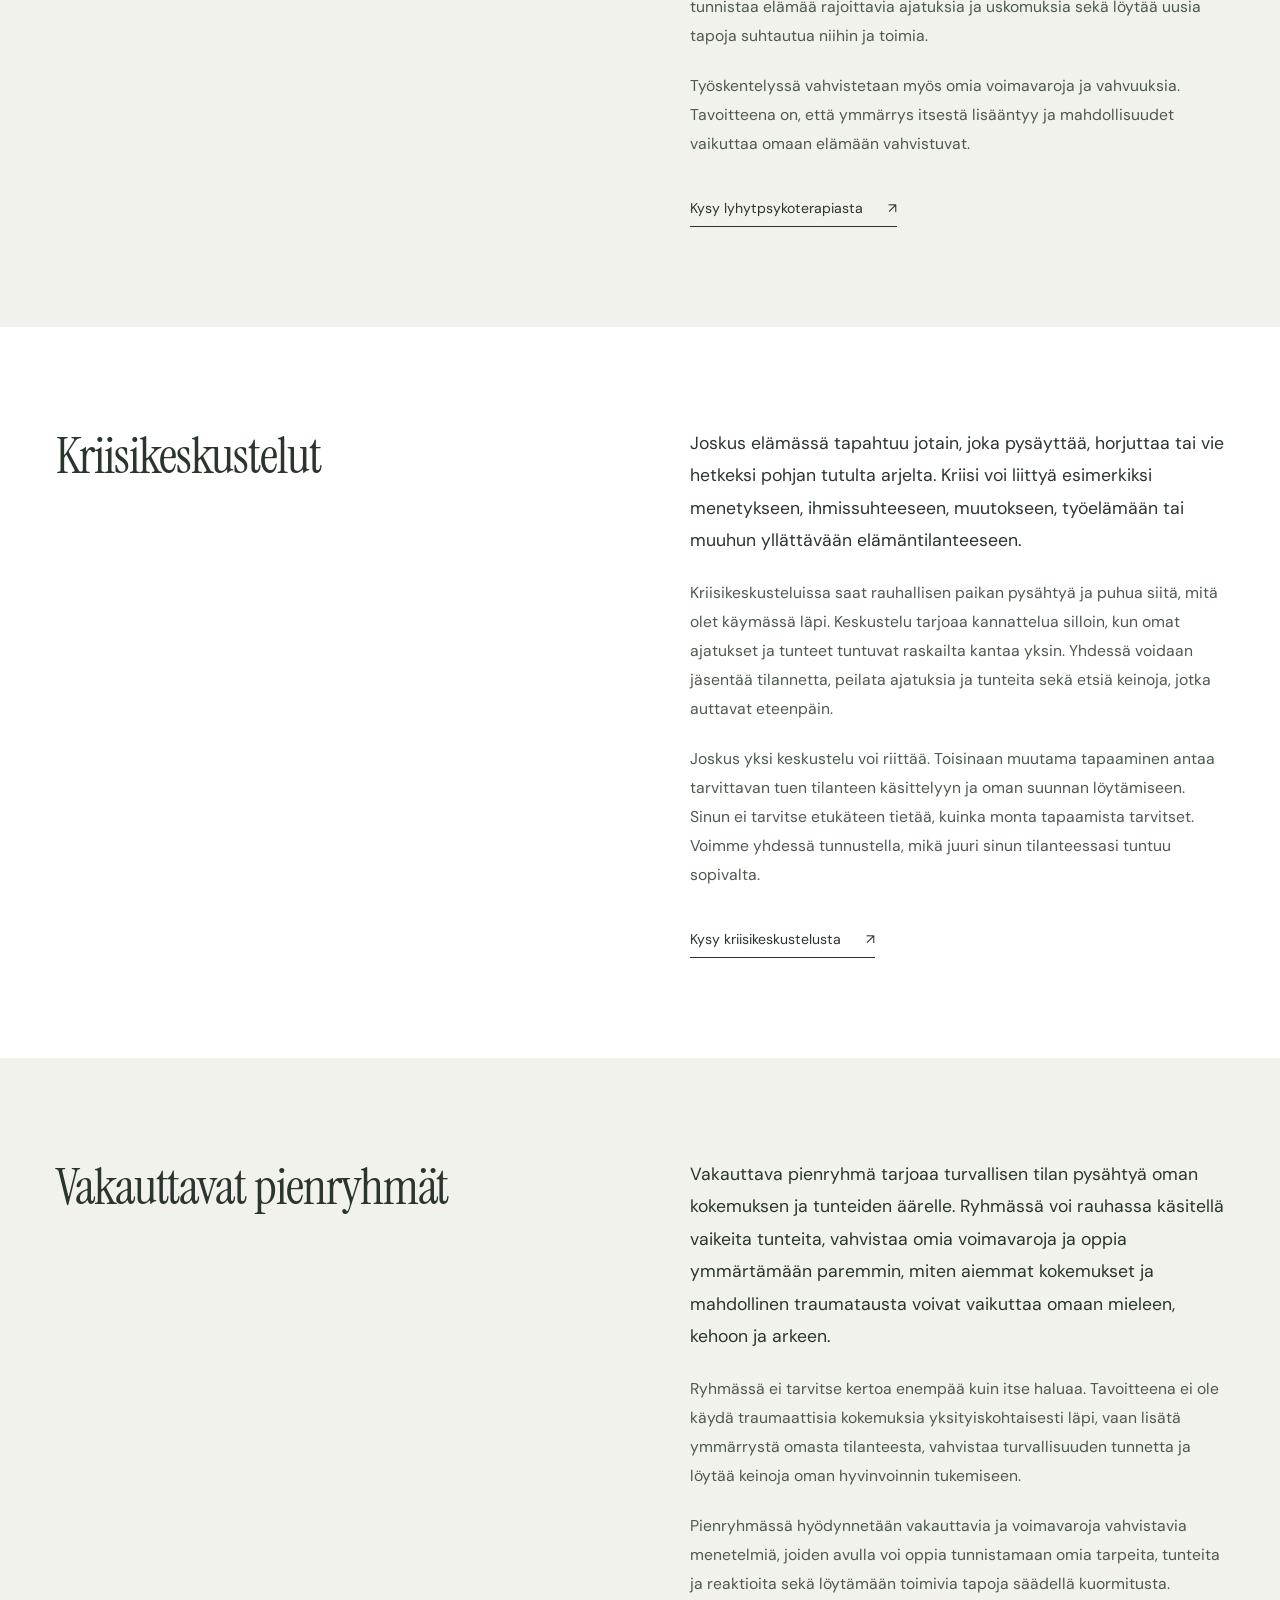
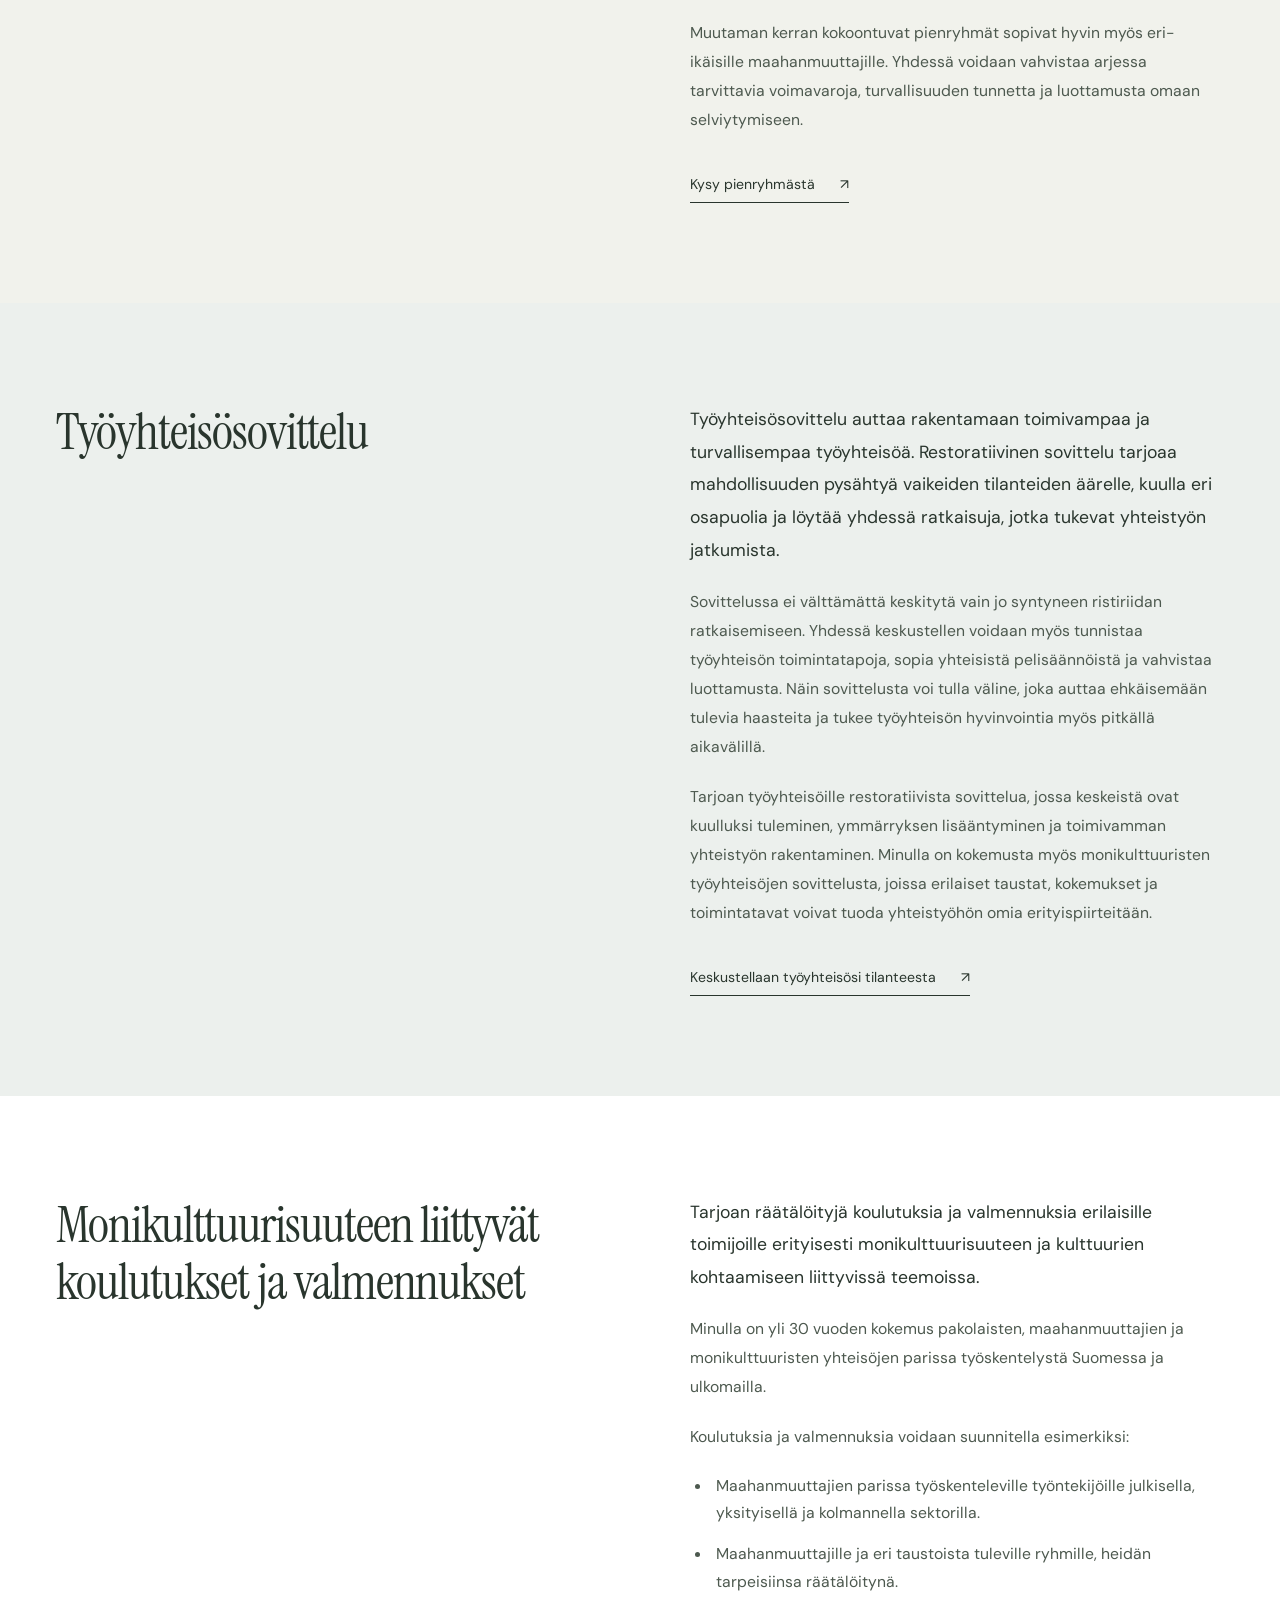
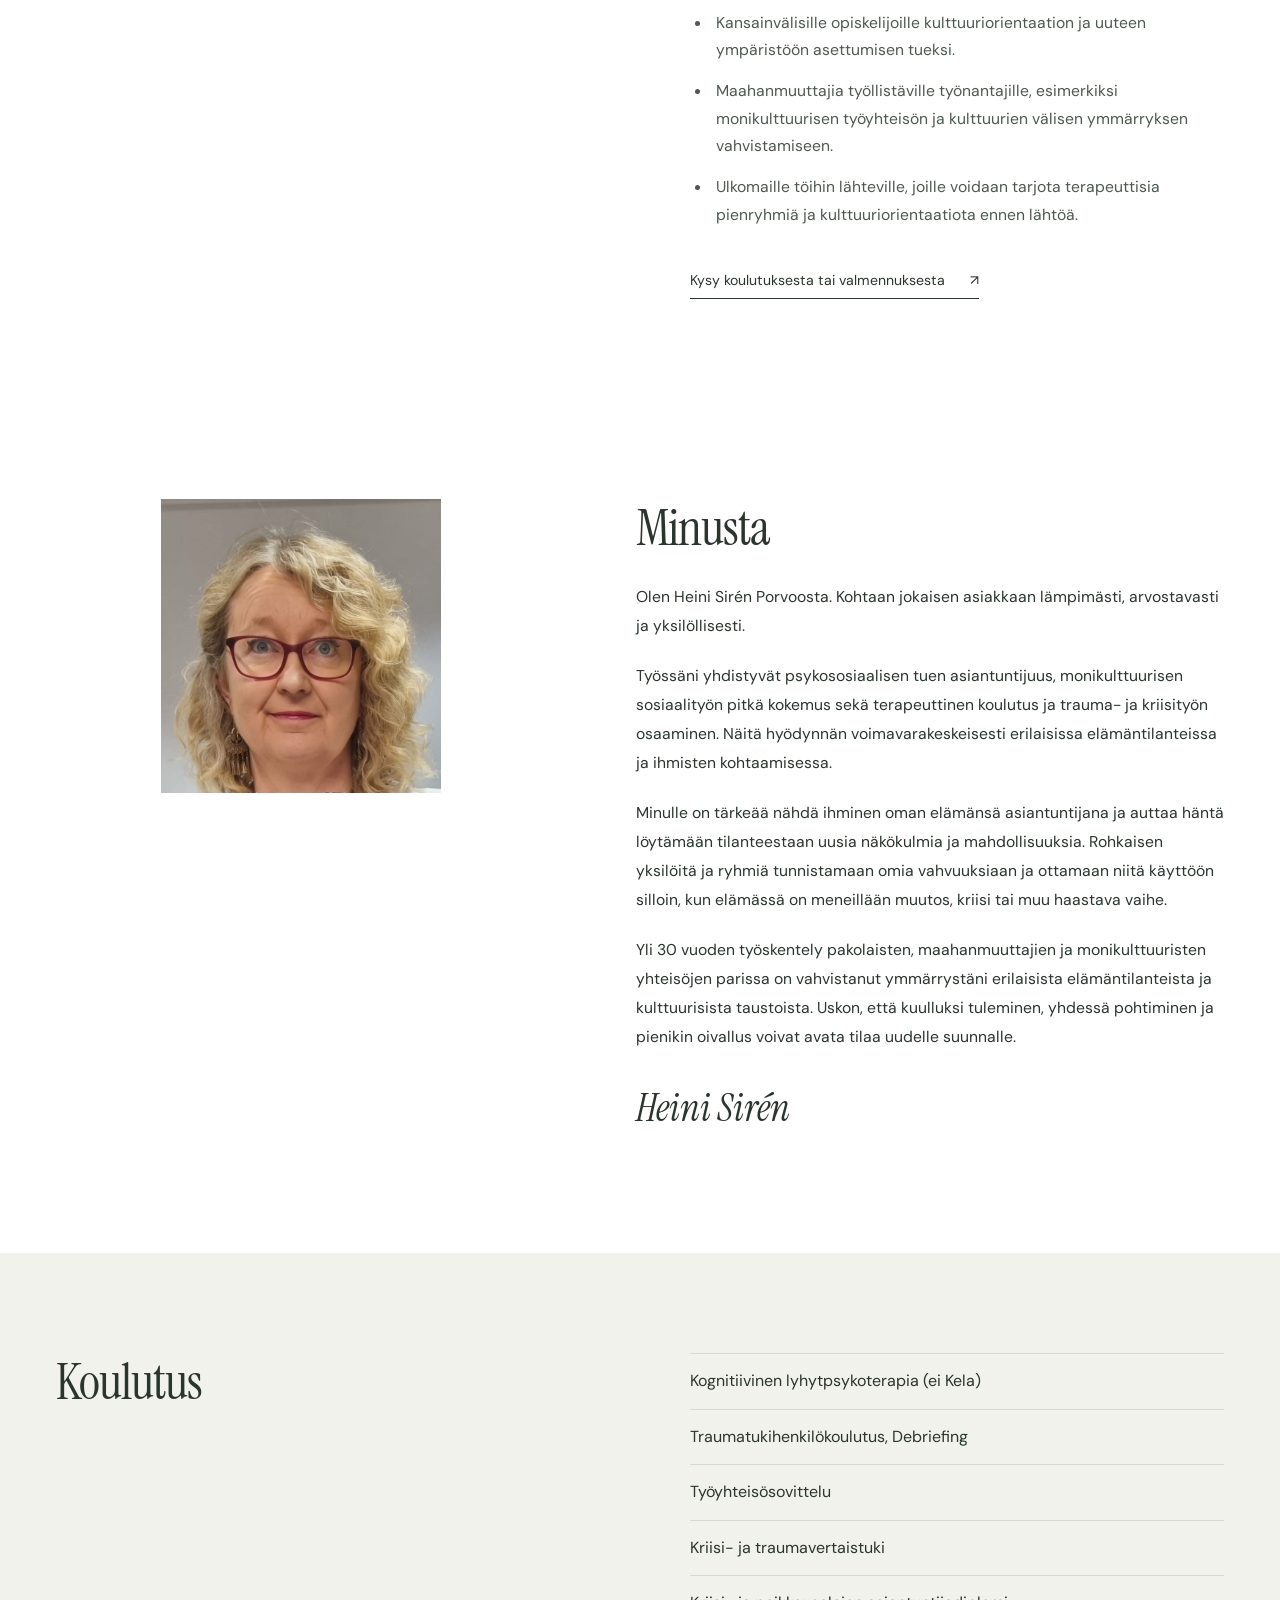
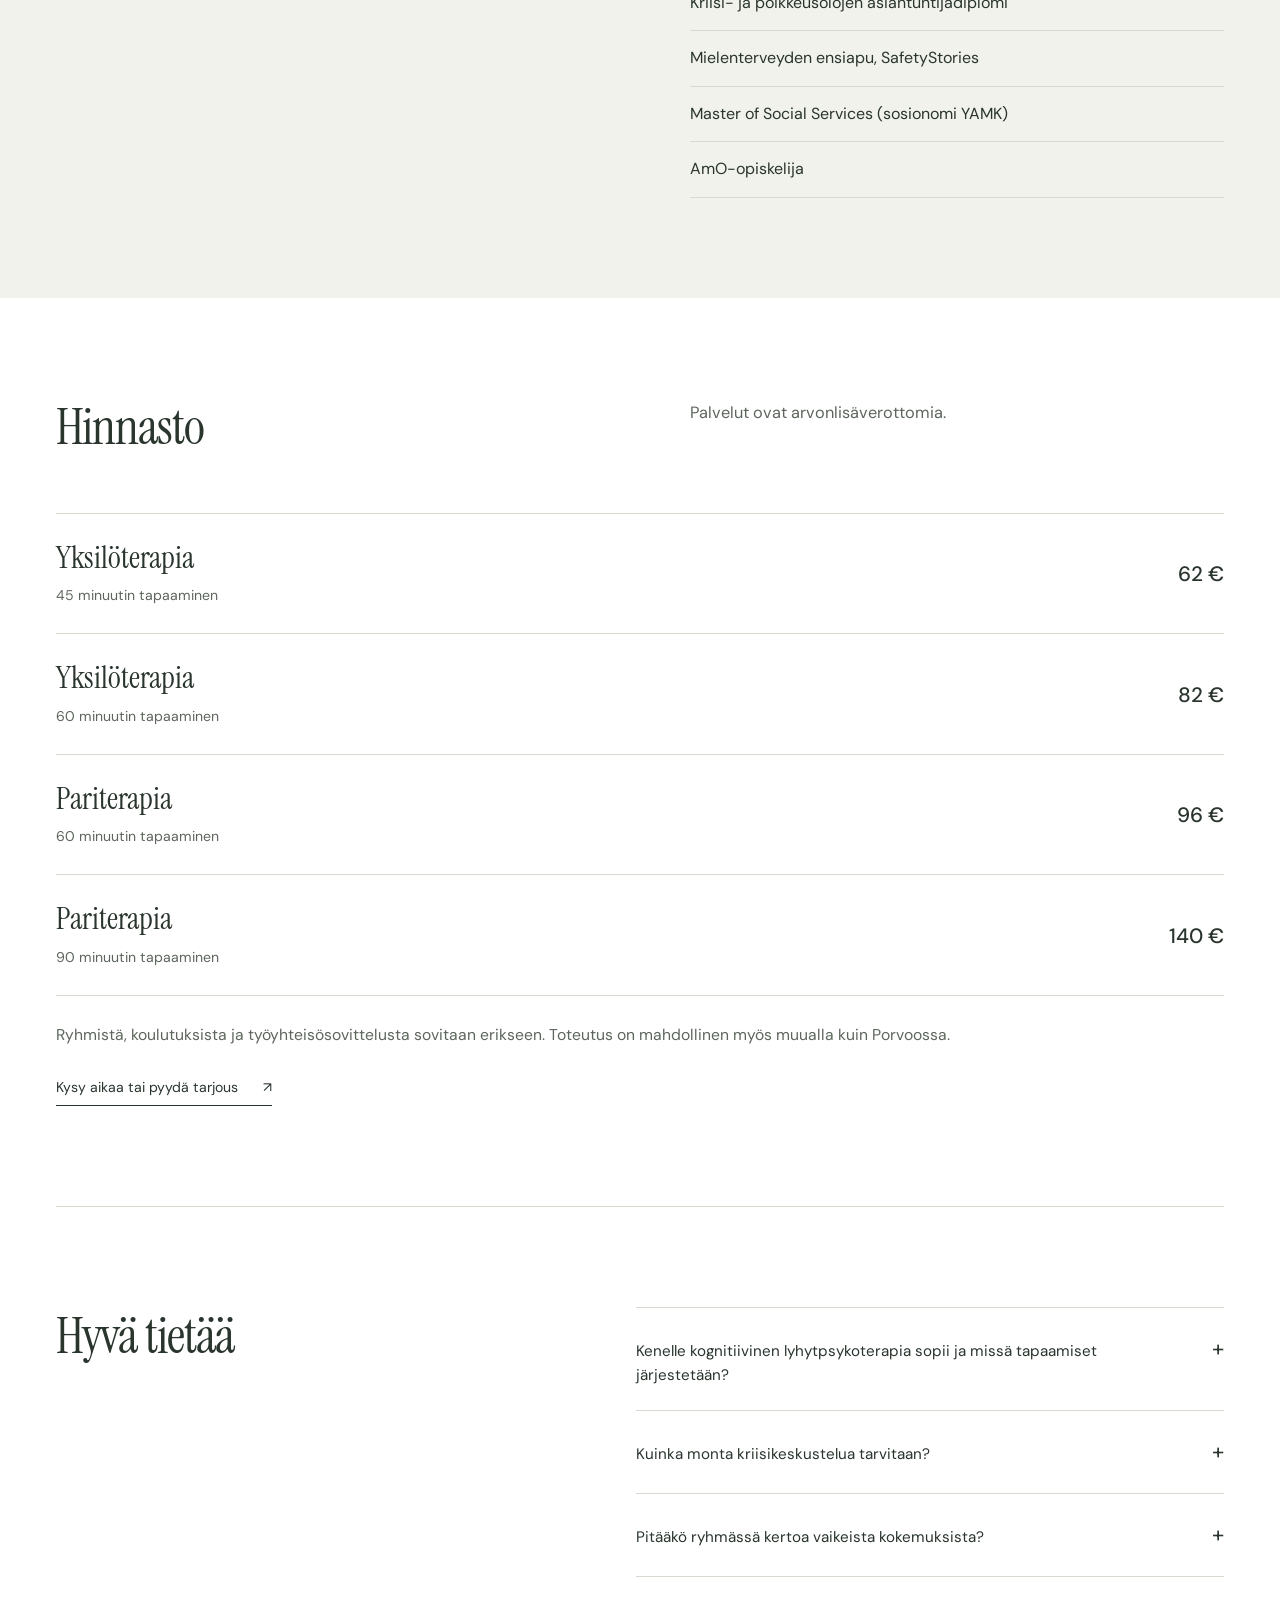
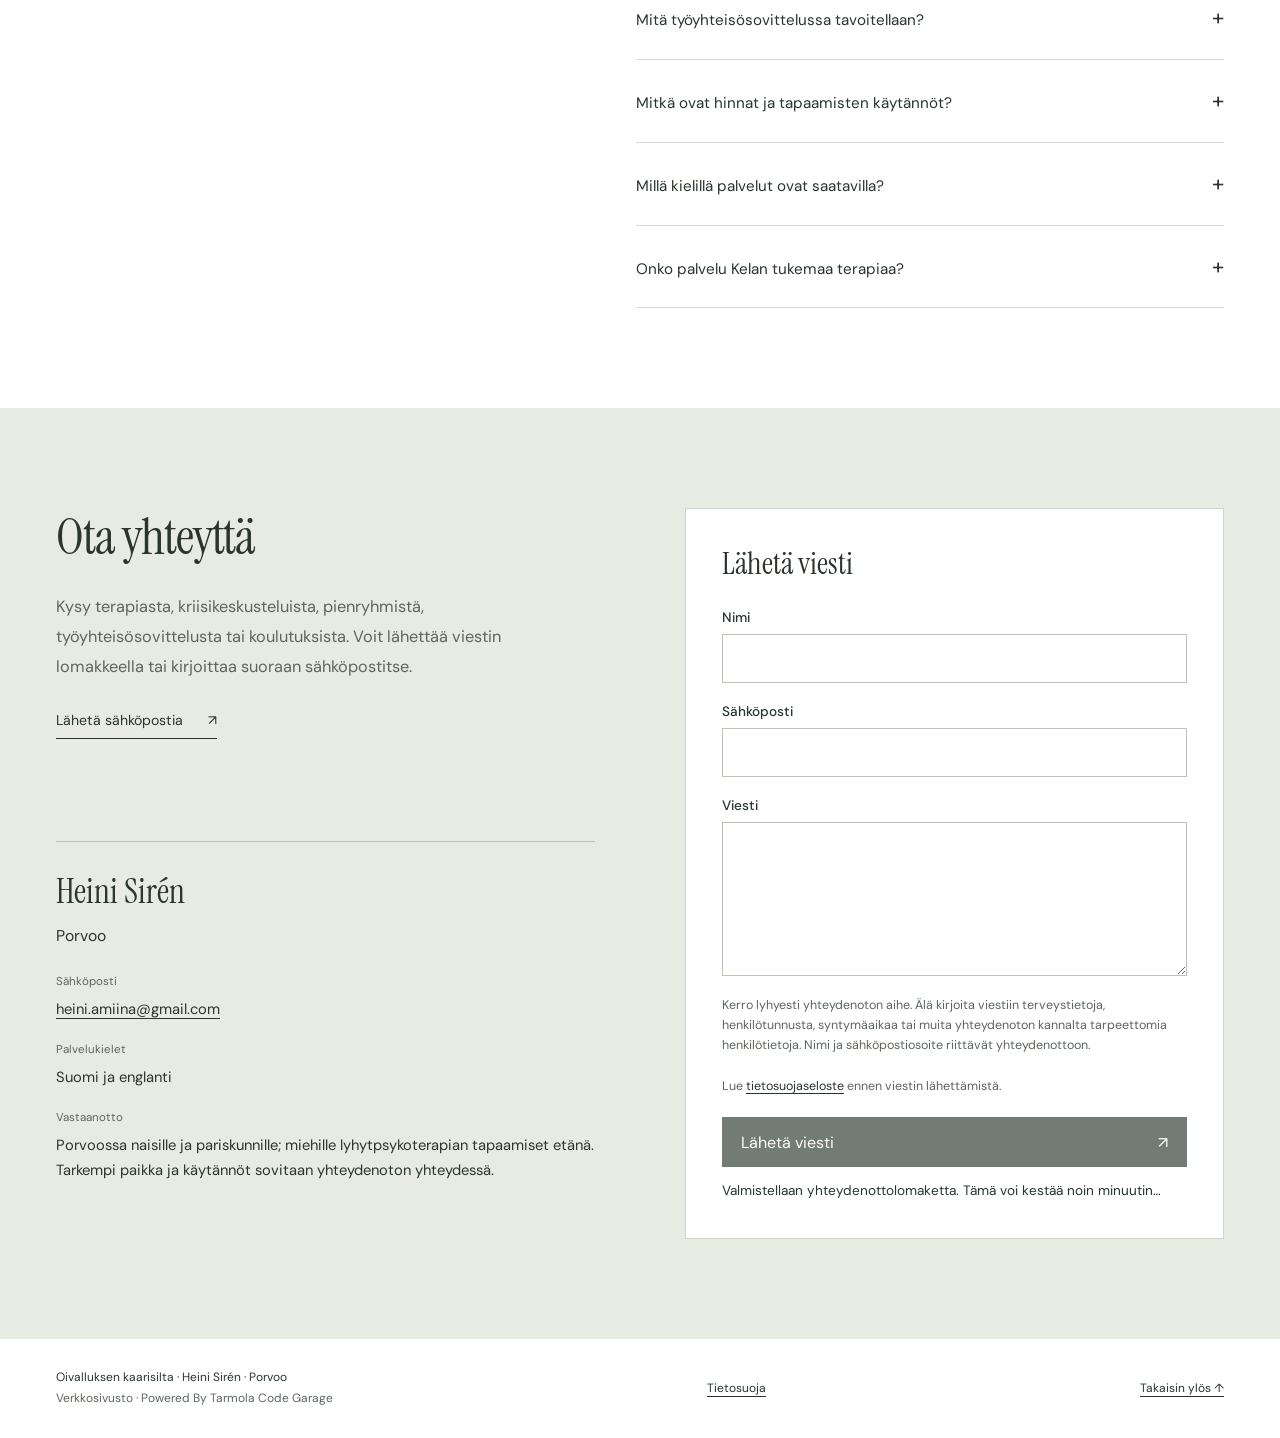
==== commit 8864ca8d: "Clarify personal data guidance on contact forms" ====
--- a/index.html
+++ b/index.html
@@ -188,7 +188,7 @@
           <div class="form-field"><label for="contact-name">Nimi</label><input id="contact-name" name="name" type="text" autocomplete="name" maxlength="120" required></div>
           <div class="form-field"><label for="contact-email">Sähköposti</label><input id="contact-email" name="email" type="email" autocomplete="email" maxlength="254" required></div>
           <div class="form-field"><label for="contact-message">Viesti</label><textarea id="contact-message" name="message" rows="6" maxlength="5000" aria-describedby="contact-note personal-data-warning" required></textarea></div>
-          <p class="form-note" id="contact-note">Kerro lyhyesti yhteydenoton aihe. Älä kirjoita viestiin arkaluonteisia terveystietoja.</p>
+          <p class="form-note" id="contact-note">Kerro lyhyesti yhteydenoton aihe. Älä kirjoita viestiin terveystietoja, henkilötunnusta, syntymäaikaa tai muita yhteydenoton kannalta tarpeettomia henkilötietoja. Nimi ja sähköpostiosoite riittävät yhteydenottoon.</p>
           <p class="form-warning" id="personal-data-warning" role="alert" hidden></p>
           <p class="form-note">Lue <a href="tietosuoja.html">tietosuojaseloste</a> ennen viestin lähettämistä.</p>
           <button class="submit-button" type="submit" disabled>Lähetä viesti <span aria-hidden="true">↗</span></button>
